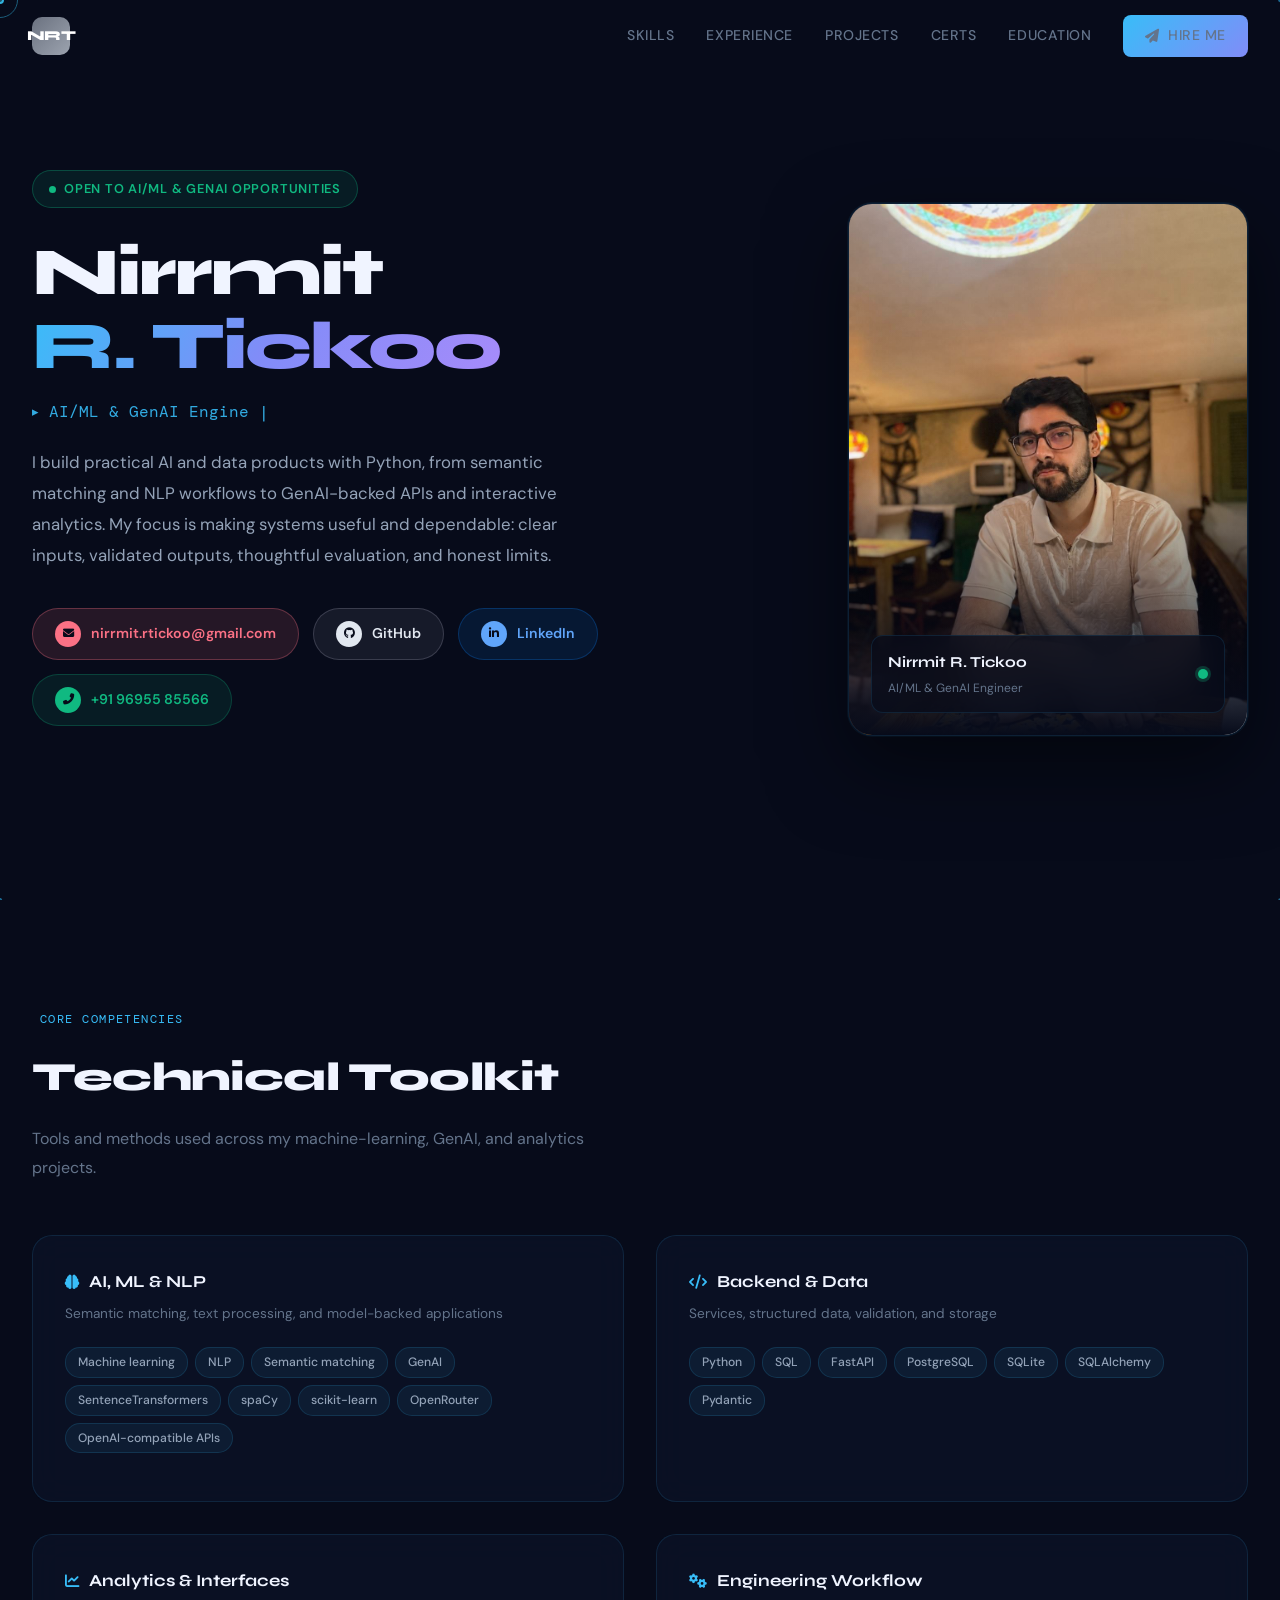
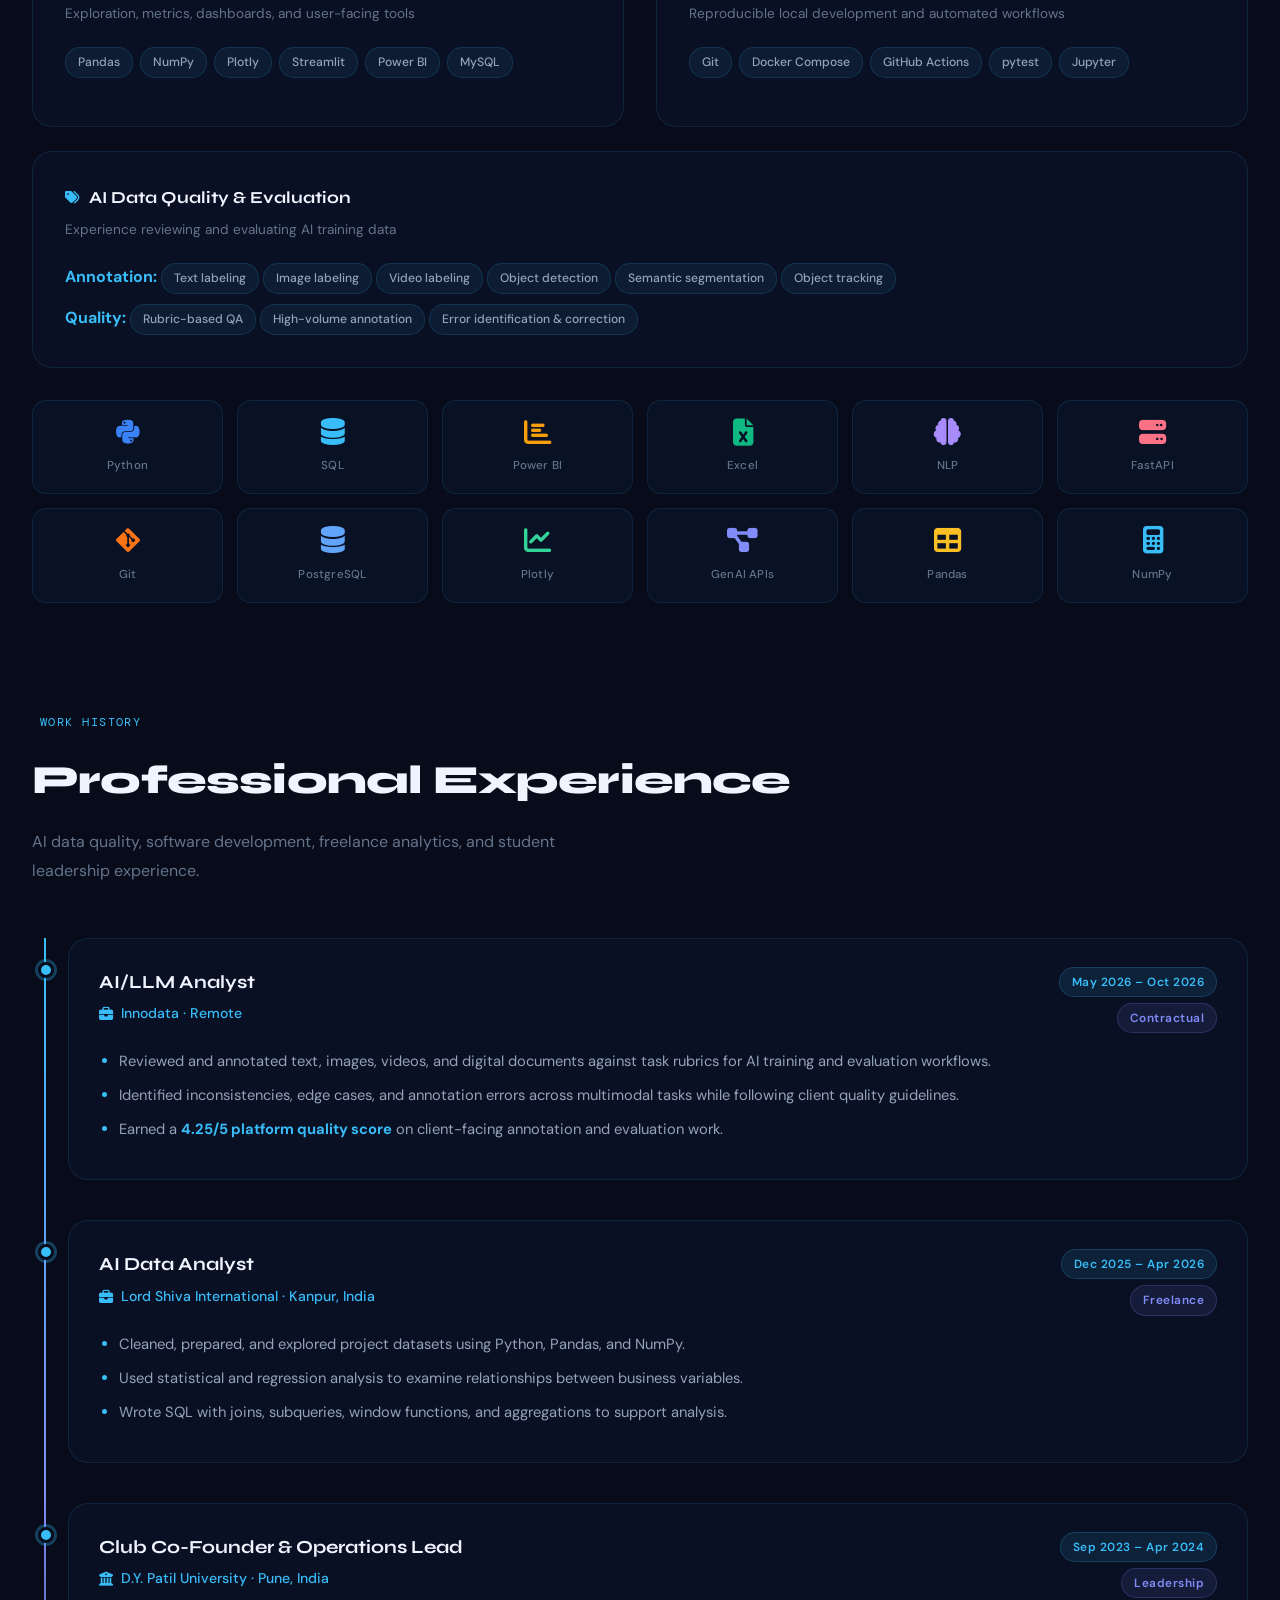
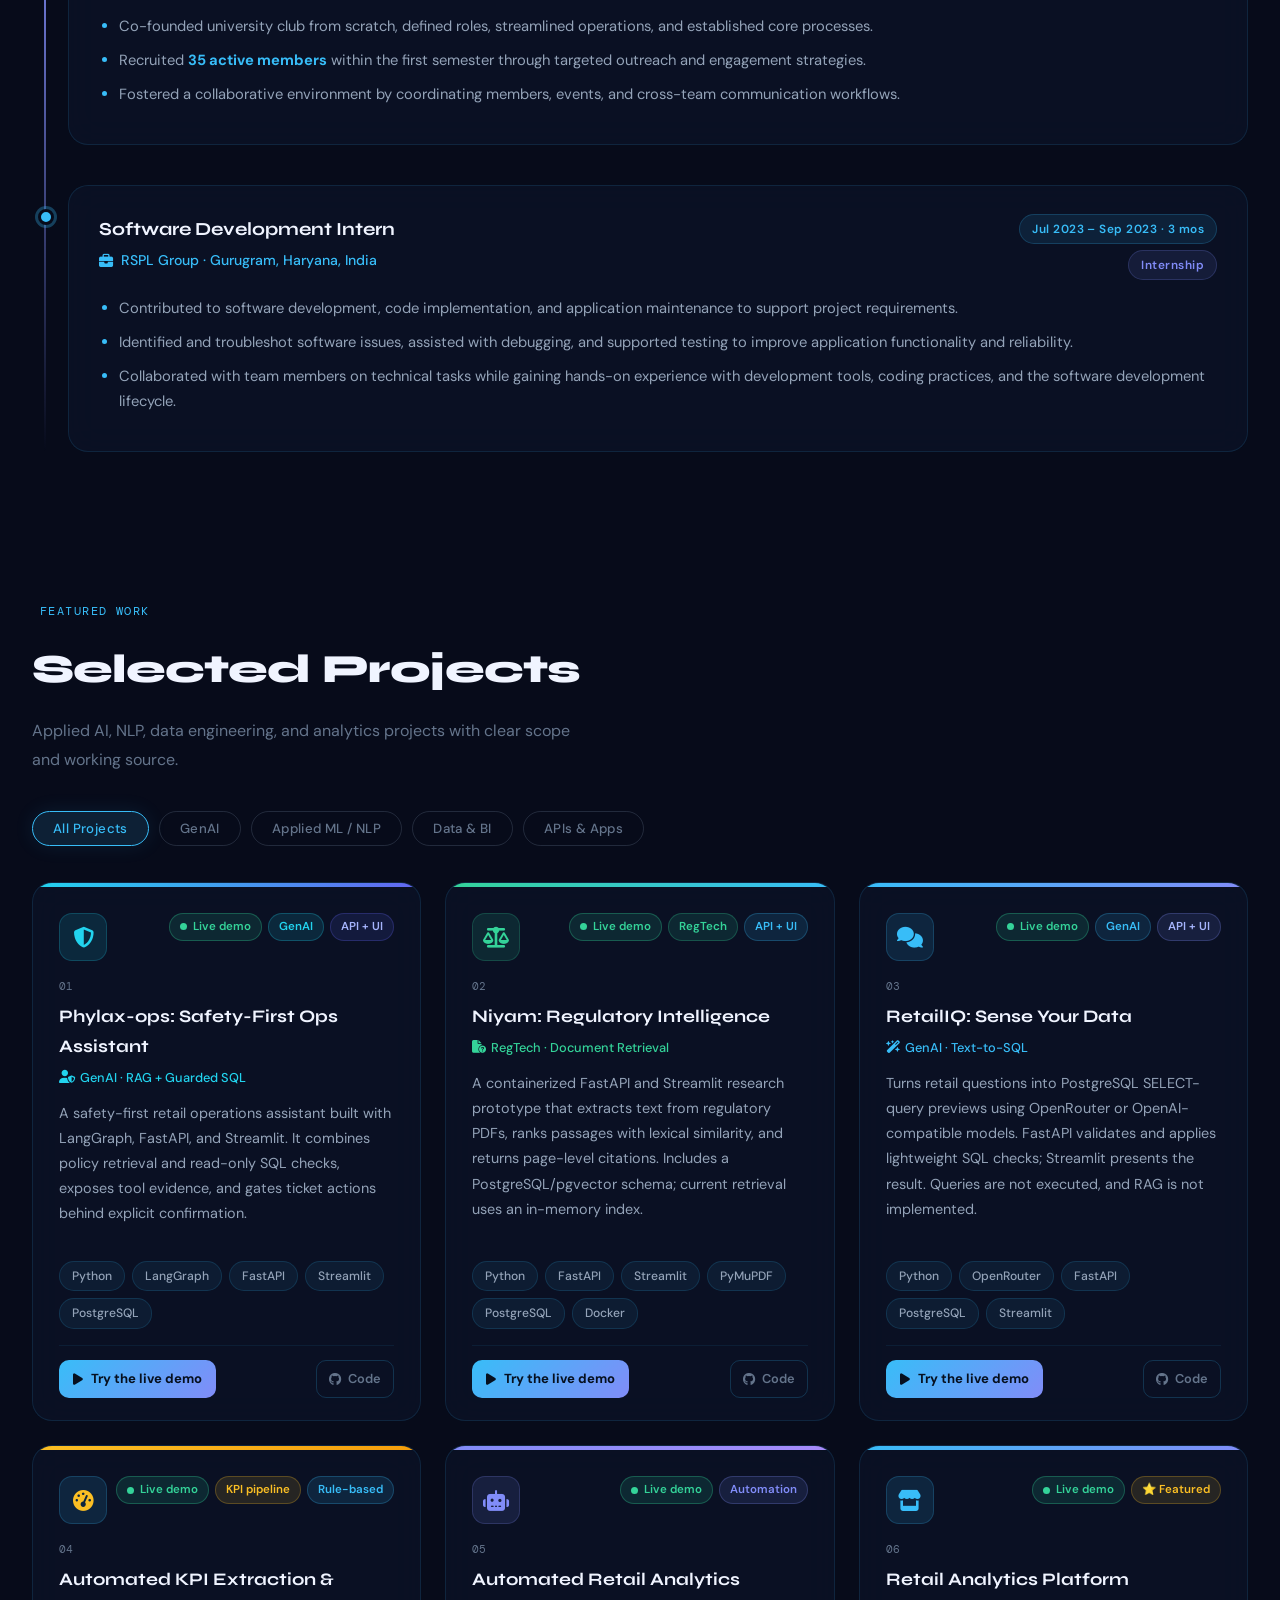
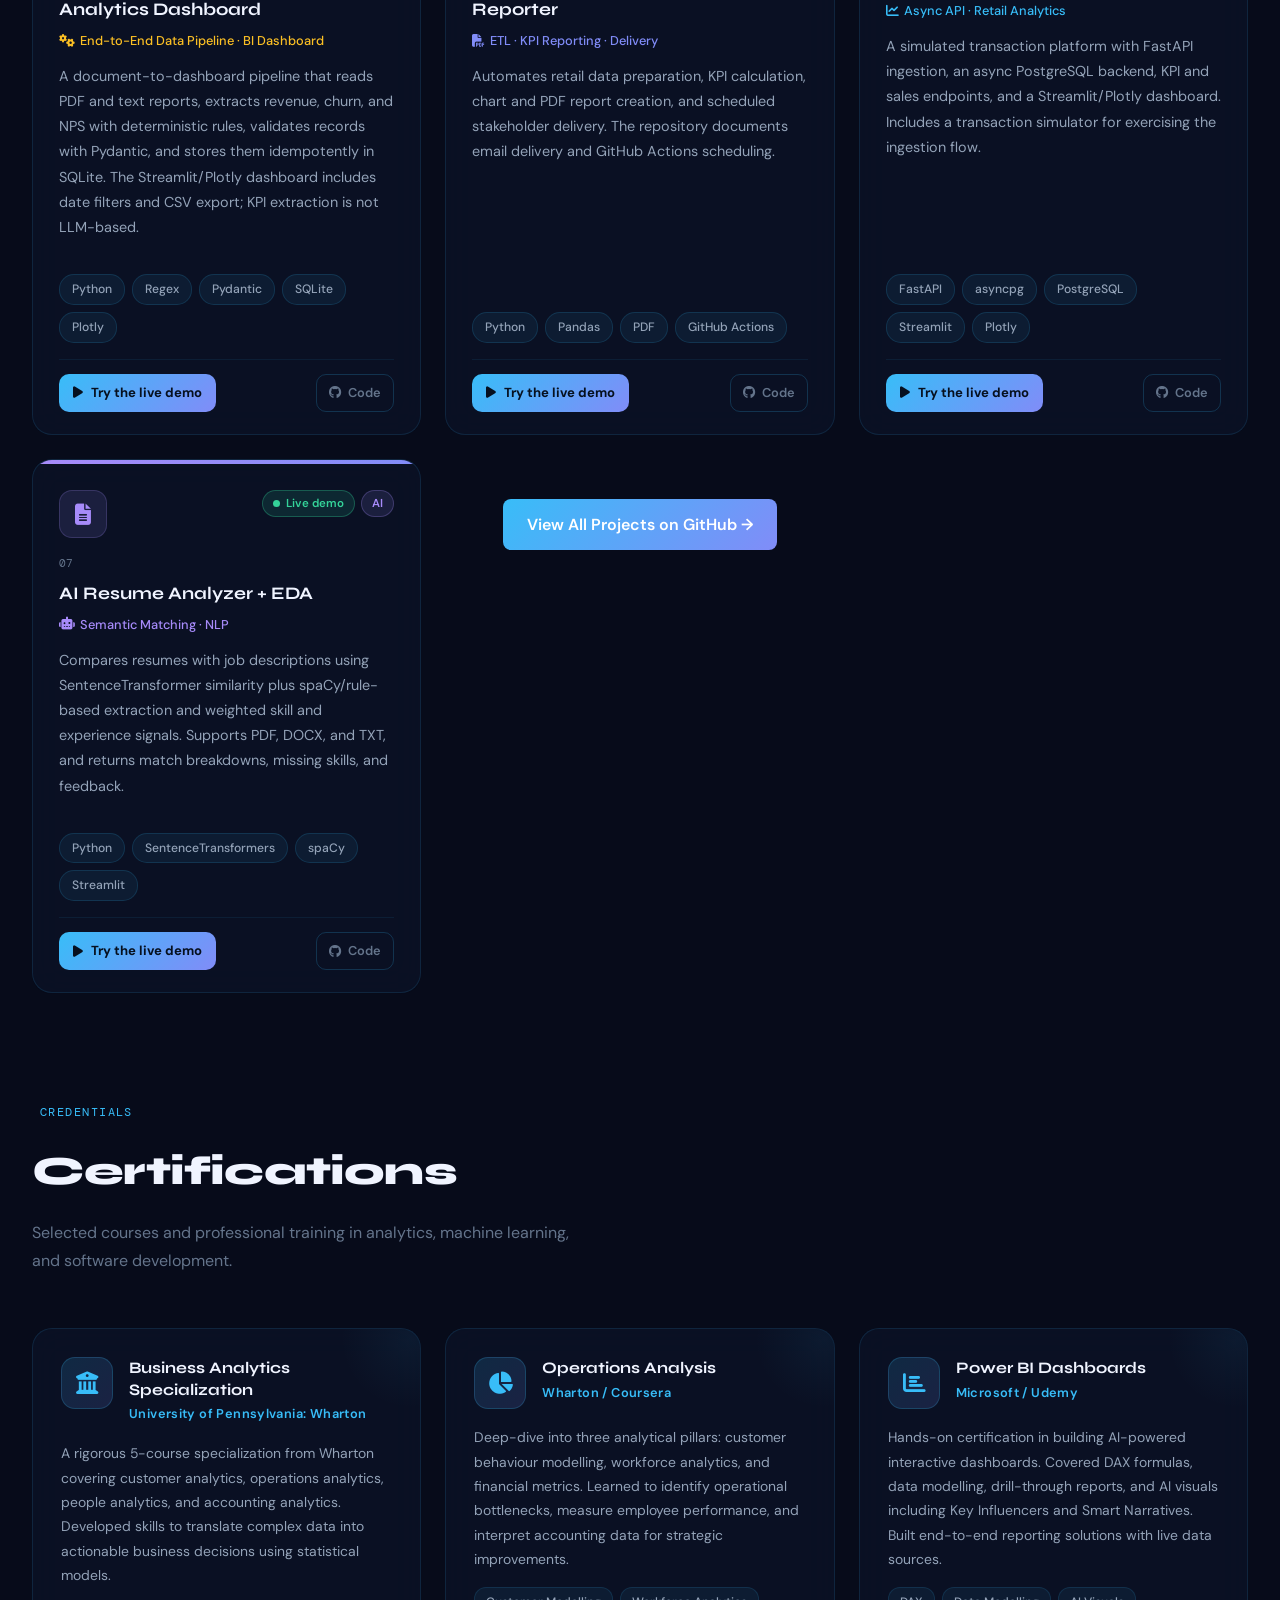
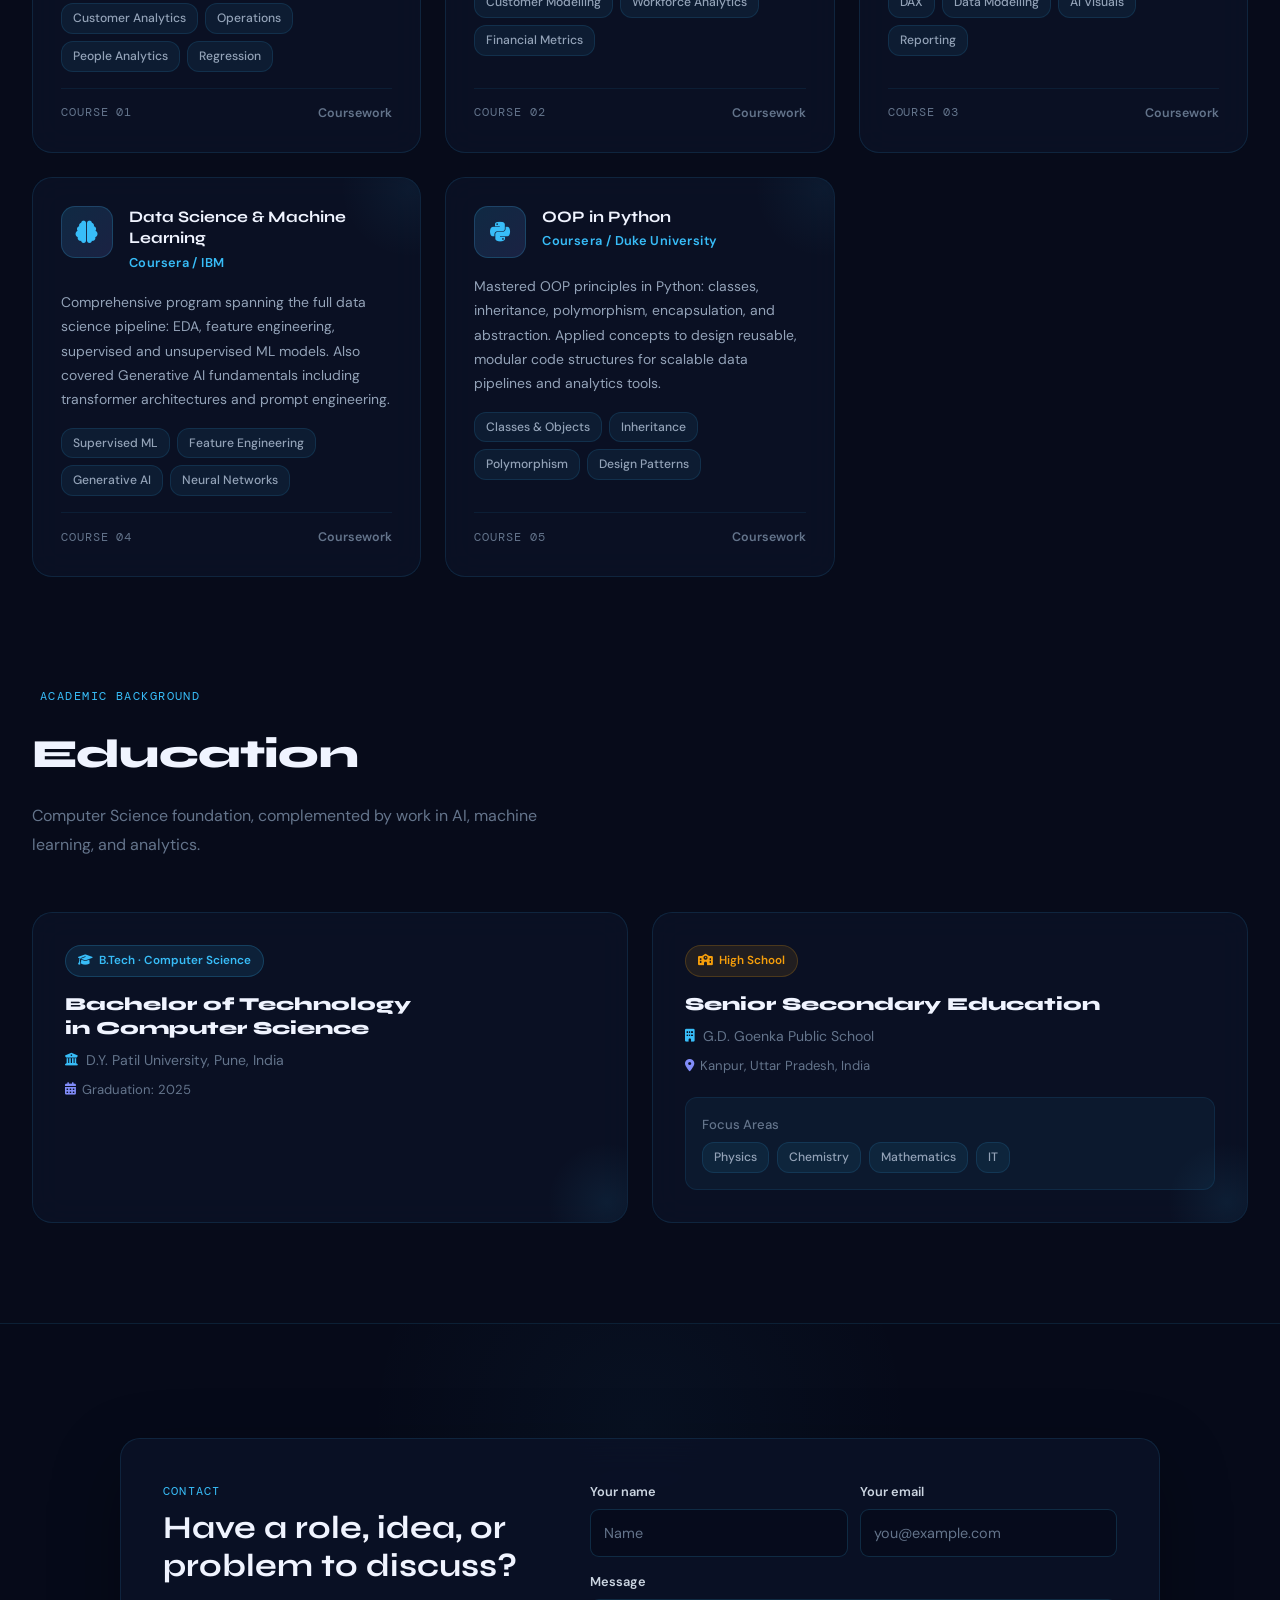
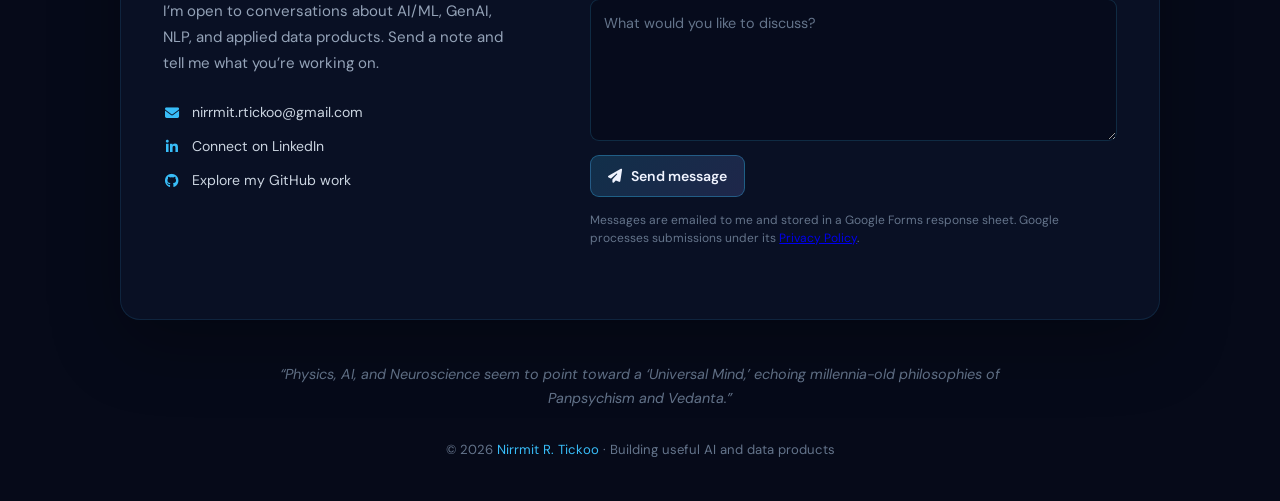
==== index.html @ f1781124 "Add in-browser live demos and demo-ready project cards Co-authored-by: Copilot <223556219+Copilot@us" ====
<!DOCTYPE html>
<html lang="en">
<head>
<meta charset="UTF-8">
<meta name="viewport" content="width=device-width, initial-scale=1.0">
<title>Nirrmit R. Tickoo | AI/ML & GenAI Engineer</title>
<meta name="description" content="Nirrmit R. Tickoo builds applied AI/ML, NLP, GenAI, and data products with Python, FastAPI, and practical analytics." />
<meta name="theme-color" content="#070b1a" />
<link rel="preconnect" href="https://fonts.googleapis.com">
<link href="https://fonts.googleapis.com/css2?family=Syne:wght@400;600;700;800&family=DM+Sans:wght@300;400;500;600&family=DM+Mono:wght@400;500&display=swap" rel="stylesheet">
<link rel="stylesheet" href="https://cdnjs.cloudflare.com/ajax/libs/font-awesome/6.5.0/css/all.min.css">
<style>

.projects-footer {
  text-align: center;
  margin-top: 2.5rem;
}
.view-all-btn {
  display: inline-block;
  padding: 0.75rem 1.5rem;
  background: linear-gradient(135deg, var(--cyan), var(--indigo));
  color: #ffffff;
  text-decoration: none;
  font-weight: 600;
  border-radius: 8px;
  transition: all 0.3s ease;
}
.view-all-btn:hover {
  background: linear-gradient(135deg, #7dd3fc, #a5b4fc);
  transform: translateY(-2px);
  box-shadow: 0 4px 12px rgba(37, 99, 235, 0.3);
}
.project-card {
  border: 1px solid #e2e8f0;
  border-radius: 10px;
  padding: 1.5rem;
  margin-bottom: 1.5rem;
}
.project-num { float: right; color: #64748b; font-size: 0.9rem; }
.badge { background: #f1f5f9; padding: 0.2rem 0.5rem; border-radius: 4px; font-size: 0.8rem; }
.tags { margin: 0.5rem 0; color: #475569; font-size: 0.9rem; }
.gh-link { color: #2563eb; text-decoration: none; font-weight: 500; }
:root{
  --bg:#070b1a;
  --bg2:#0b1020;
  --surface:rgba(11,18,38,0.9);
  --border:rgba(56,189,248,0.12);
  --border-hover:rgba(56,189,248,0.35);
  --text:#f0f4ff;
  --muted:#64748b;
  --subtle:#1e2a45;
  --cyan:#38bdf8;
  --indigo:#818cf8;
  --gold:#f59e0b;
  --green:#10b981;
  --rose:#fb7185;
  --purple:#a78bfa;
  --r:16px;
  --tr:all 0.35s cubic-bezier(0.4,0,0.2,1);
}
*{margin:0;padding:0;box-sizing:border-box}
html{scroll-behavior:smooth;font-size:16px}
body{font-family:'DM Sans',sans-serif;background:var(--bg);color:var(--text);overflow-x:hidden;line-height:1.7;cursor:none}

/* ── CUSTOM CURSOR ── */
.cursor{position:fixed;pointer-events:none;z-index:9999;mix-blend-mode:difference}
.cursor-dot{width:8px;height:8px;background:var(--cyan);border-radius:50%;transform:translate(-50%,-50%);transition:width .2s,height .2s}
.cursor-ring{width:36px;height:36px;border:1.5px solid var(--cyan);border-radius:50%;transform:translate(-50%,-50%);opacity:.5;transition:all .12s ease}
body:has(a:hover) .cursor-dot{width:14px;height:14px}
body:has(a:hover) .cursor-ring{width:50px;height:50px;opacity:.8}
* {
  cursor: url('data:image/svg+xml;utf8,<svg xmlns="http://www.w3.org/2000/svg" width="20" height="20" viewport="0 0 100 100"><polygon points="0,0 0,16 5,12 8,19 11,18 8,11 14,11" fill="%23000" stroke="%23fff" stroke-width="1.5"/></svg>') 0 0, auto;
}
/* ── SCROLL PROGRESS ── */
#progress-bar{position:fixed;top:0;left:0;height:2px;background:linear-gradient(90deg,var(--cyan),var(--indigo),var(--gold));z-index:1000;width:0%;transition:width .1s linear;box-shadow:0 0 8px var(--cyan)}

/* ── CANVAS BG ── */
#bg-canvas{position:fixed;inset:0;z-index:-1;opacity:.55}

/* ── NAVBAR ── */
nav{position:fixed;top:0;left:0;right:0;z-index:100;padding:0 2rem;transition:var(--tr)}
.nav-inner{max-width:1280px;margin:0 auto;display:flex;align-items:center;justify-content:space-between;height:72px}
nav.scrolled{background:rgba(7,11,26,.92);backdrop-filter:blur(20px);border-bottom:1px solid var(--border);height:64px}
.logo{font-family:'Syne',sans-serif;font-weight:800;font-size:3.25rem;color:var(--text);text-decoration:none;display:flex;align-items:center;gap:12px}
.logo-badge{width:38px;height:38px;background:linear-gradient(135deg,#6b7280,#9ca3af);border-radius:10px;display:flex;align-items:center;justify-content:center;font-size:.85rem;font-weight:800;color:#fff;letter-spacing:-.5px;flex-shrink:0}
.nav-links{display:flex;align-items:center;gap:2rem}
.menu-toggle{display:none}
.nav-links a{color:var(--muted);text-decoration:none;font-size:.88rem;font-weight:500;letter-spacing:.04em;text-transform:uppercase;transition:var(--tr);position:relative}
.nav-links a::after{content:'';position:absolute;bottom:-4px;left:0;width:0;height:1px;background:var(--cyan);transition:var(--tr)}
.nav-links a:hover{color:var(--cyan)}
.nav-links a:hover::after{width:100%}
.nav-cta{padding:9px 22px;background:linear-gradient(135deg,var(--cyan),var(--indigo));border:none;border-radius:8px;color:#fff;font-family:'DM Sans',sans-serif;font-size:.85rem;font-weight:600;cursor:pointer;transition:var(--tr);text-decoration:none;display:inline-flex;align-items:center;gap:8px}
.nav-cta:hover{transform:translateY(-2px);box-shadow:0 8px 24px rgba(56,189,248,.35)}

/* ── HERO ── */
.hero{min-height:100vh;display:flex;align-items:center;padding:100px 2rem 60px;position:relative;overflow:hidden}
.hero-inner{max-width:1280px;margin:0 auto;display:grid;grid-template-columns:1fr 400px;gap:80px;align-items:center;width:100%}

.hero-badge{display:inline-flex;align-items:center;gap:8px;padding:7px 16px;background:rgba(16,185,129,.1);border:1px solid rgba(16,185,129,.3);border-radius:30px;font-size:.8rem;font-weight:600;color:var(--green);margin-bottom:28px;letter-spacing:.06em}
.hero-badge-dot{width:7px;height:7px;background:var(--green);border-radius:50%;animation:pulse-green 2s ease infinite}
@keyframes pulse-green{0%,100%{box-shadow:0 0 0 0 rgba(16,185,129,.6)}50%{box-shadow:0 0 0 6px rgba(16,185,129,0)}}

.hero-name{font-family:'Syne',sans-serif;font-size:clamp(2.8rem,5.5vw,4.2rem);font-weight:800;line-height:1.1;margin-bottom:14px;letter-spacing:-.03em}
.hero-name span{background:linear-gradient(120deg,var(--cyan) 0%,var(--indigo) 50%,var(--purple) 100%);-webkit-background-clip:text;-webkit-text-fill-color:transparent}

.hero-role{font-family:'DM Mono',monospace;font-size:1rem;color:var(--cyan);margin-bottom:22px;display:flex;align-items:center;gap:10px;opacity:.9}
.hero-role::before{content:'▸';font-size:.8rem}
.typed-cursor{animation:blink .75s step-end infinite;color:var(--cyan)}
@keyframes blink{0%,100%{opacity:1}50%{opacity:0}}

.hero-bio{color:#94a3b8;font-size:1.05rem;line-height:1.85;margin-bottom:36px;max-width:540px}

.hero-links{display:flex;gap:14px;flex-wrap:wrap;margin-bottom:44px}
.h-btn{display:inline-flex;align-items:center;gap:10px;padding:12px 22px;border-radius:50px;font-size:.88rem;font-weight:600;text-decoration:none;transition:var(--tr);cursor:none}
.h-btn-email{background:rgba(251,113,133,.12);border:1.5px solid rgba(251,113,133,.3);color:#fb7185}
.h-btn-email:hover{background:rgba(251,113,133,.22);border-color:#fb7185;transform:translateY(-3px);box-shadow:0 8px 24px rgba(251,113,133,.2)}
.h-btn-gh{background:rgba(200,200,220,.08);border:1.5px solid rgba(200,200,220,.2);color:#e2e8f0}
.h-btn-gh:hover{background:rgba(200,200,220,.18);border-color:#e2e8f0;transform:translateY(-3px)}
.h-btn-li{background:rgba(10,102,194,.15);border:1.5px solid rgba(10,102,194,.35);color:#60a5fa}
.h-btn-li:hover{background:rgba(10,102,194,.25);border-color:#60a5fa;transform:translateY(-3px);box-shadow:0 8px 24px rgba(10,102,194,.25)}
.h-btn-ph{background:rgba(16,185,129,.1);border:1.5px solid rgba(16,185,129,.25);color:var(--green)}
.h-btn-ph:hover{background:rgba(16,185,129,.2);border-color:var(--green);transform:translateY(-3px)}
.h-btn-icon{width:26px;height:26px;border-radius:50%;background:currentColor;display:flex;align-items:center;justify-content:center;flex-shrink:0;transition:var(--tr)}
.h-btn-icon i{font-size:.7rem;color:#070b1a}

.hero-stats{display:grid;grid-template-columns:repeat(4,1fr);gap:1px;background:var(--border);border:1px solid var(--border);border-radius:14px;overflow:hidden}
.stat-cell{background:var(--surface);padding:18px 16px;text-align:center;backdrop-filter:blur(12px)}
.stat-num{font-family:'Syne',sans-serif;font-size:1.7rem;font-weight:800;background:linear-gradient(135deg,var(--cyan),var(--indigo));-webkit-background-clip:text;-webkit-text-fill-color:transparent;display:block}
.stat-label{font-size:.73rem;color:var(--muted);text-transform:uppercase;letter-spacing:.08em;font-weight:500}

/* PHOTO CARD */
.photo-card{position:relative;border-radius:24px;overflow:hidden;aspect-ratio:3/4;border:1px solid var(--border);box-shadow:0 30px 80px rgba(0,0,0,.5),0 0 0 1px rgba(56,189,248,.08);animation:heroIn 1.1s cubic-bezier(0.2,0.8,0.2,1) both}
@keyframes heroIn{from{opacity:0;transform:translateY(30px) scale(.97)}to{opacity:1;transform:none}}
.photo-card img{width:100%;height:100%;object-fit:cover;object-position:top;display:block;transition:transform .6s ease}
.photo-card:hover img{transform:scale(1.03)}
.photo-card::after{content:'';position:absolute;bottom:0;left:0;right:0;height:50%;background:linear-gradient(to top,var(--bg) 0%,rgba(7,11,26,.6) 40%,transparent 100%);pointer-events:none}
.photo-card::before{content:'';position:absolute;inset:0;background:linear-gradient(160deg,rgba(56,189,248,.06) 0%,transparent 50%);pointer-events:none;z-index:1}
.photo-tag{position:absolute;bottom:22px;left:22px;right:22px;z-index:3;background:rgba(7,11,26,.75);backdrop-filter:blur(16px);border:1px solid var(--border);border-radius:12px;padding:14px 16px;display:flex;align-items:center;justify-content:space-between}
.photo-tag-name{font-family:'Syne',sans-serif;font-weight:700;font-size:.95rem}
.photo-tag-role{font-size:.75rem;color:var(--muted);margin-top:2px}
.photo-tag-dot{width:10px;height:10px;border-radius:50%;background:var(--green);box-shadow:0 0 0 3px rgba(16,185,129,.25);animation:pulse-green 2s ease infinite}

/* ── SECTION COMMONS ── */
.section{padding:100px 2rem}
section[id],footer[id]{scroll-margin-top:84px}
.container{max-width:1280px;margin:0 auto}
.sec-label{display:inline-flex;align-items:center;gap:8px;font-family:'DM Mono',monospace;font-size:.75rem;color:var(--cyan);letter-spacing:.12em;text-transform:uppercase;margin-bottom:14px}
.sec-label::before{content:'';width:0}
.sec-title{font-family:'Syne',sans-serif;font-size:clamp(1.8rem,3.5vw,2.5rem);font-weight:800;margin-bottom:14px;letter-spacing:-.02em}
.sec-sub{color:var(--muted);font-size:1rem;max-width:560px;line-height:1.8}

/* ── FADE-UP ── */
.fu{opacity:0;transform:translateY(32px);transition:opacity .8s cubic-bezier(0.2,0.8,0.2,1),transform .8s cubic-bezier(0.2,0.8,0.2,1)}
.fu.vis{opacity:1;transform:none}
.fu-d1{transition-delay:.1s}.fu-d2{transition-delay:.2s}.fu-d3{transition-delay:.3s}.fu-d4{transition-delay:.4s}

/* ── SKILLS SECTION ── */
.skills-wrap{display:grid;grid-template-columns:1fr 1fr;gap:32px;margin-top:52px}
.glass-card{background:rgba(11,18,38,.85);border:1px solid var(--border);border-radius:20px;padding:32px;backdrop-filter:blur(16px);transition:var(--tr);position:relative;overflow:hidden}
.glass-card::before{content:'';position:absolute;top:0;left:0;right:0;height:2px;background:linear-gradient(90deg,var(--cyan),var(--indigo));transform:scaleX(0);transform-origin:left;transition:transform .4s ease}
.glass-card:hover{border-color:var(--border-hover);box-shadow:0 20px 60px rgba(0,0,0,.35);transform:translateY(-5px)}
.glass-card:hover::before{transform:scaleX(1)}
.card-title{font-family:'Syne',sans-serif;font-size:1.05rem;font-weight:700;margin-bottom:6px;display:flex;align-items:center;gap:10px}
.card-title i{color:var(--cyan);font-size:.9rem}
.card-sub{font-size:.85rem;color:var(--muted);margin-bottom:22px}
.tech-grid{display:grid;grid-template-columns:repeat(6,1fr);gap:14px;margin-top:40px}
.tech-item{background:var(--surface);border:1px solid var(--border);border-radius:14px;padding:18px 12px;text-align:center;transition:var(--tr);cursor:default;position:relative;overflow:hidden}
.tech-item{width:100%;font:inherit;color:var(--text);cursor:pointer}
.tech-item:hover{border-color:var(--border-hover);transform:translateY(-4px);box-shadow:0 12px 36px rgba(0,0,0,.35)}
.tech-item:hover i{transform:scale(1.18)}
.tech-item i{font-size:1.7rem;margin-bottom:10px;display:block;transition:transform .3s ease}
.tech-item span{font-size:.72rem;color:var(--muted);font-weight:500;letter-spacing:.02em;display:block}
.skill-chip{appearance:none;border:1px solid rgba(56,189,248,.15);font:inherit;cursor:pointer}
.skill-chip:hover,.skill-chip:focus-visible{color:var(--cyan);border-color:var(--cyan);background:rgba(56,189,248,.14);outline:none}
.skill-chip:focus-visible,.tech-item:focus-visible{outline:2px solid var(--cyan);outline-offset:3px}
.skill-popover[hidden]{display:none}
.skill-popover{position:fixed;right:24px;bottom:24px;z-index:1200;width:min(390px,calc(100vw - 32px));padding:22px;background:rgba(11,18,38,.97);border:1px solid var(--border-hover);border-radius:16px;box-shadow:0 22px 70px rgba(0,0,0,.55),0 0 32px rgba(56,189,248,.1);backdrop-filter:blur(18px);animation:skillPopupIn .18s ease-out both}
.skill-popover::before{content:'';position:absolute;top:0;left:20px;right:20px;height:2px;background:linear-gradient(90deg,var(--cyan),var(--indigo));border-radius:2px}
.skill-popover-head{display:flex;align-items:flex-start;justify-content:space-between;gap:16px;margin-bottom:10px}
.skill-popover-kicker{font: .68rem 'DM Mono',monospace;color:var(--cyan);letter-spacing:.1em;text-transform:uppercase}
.skill-popover h3{font-family:'Syne',sans-serif;font-size:1.15rem;line-height:1.3;margin-top:4px}
.skill-popover p{color:#94a3b8;font-size:.86rem;line-height:1.65;margin:0}
.skill-popover .skill-use{margin-top:10px;padding-top:10px;border-top:1px solid var(--border)}
.skill-popover .skill-use strong{color:#cbd5e1;font-weight:600}
.skill-popover-close{flex:0 0 32px;width:32px;height:32px;border:1px solid var(--border);border-radius:8px;background:rgba(56,189,248,.07);color:#cbd5e1;cursor:pointer}
.skill-popover-close:hover{border-color:var(--cyan);color:var(--cyan)}
@keyframes skillPopupIn{from{opacity:0;transform:translateY(8px)}to{opacity:1;transform:none}}

/* ── EXPERIENCE ── */
.timeline{position:relative;margin-top:52px;padding-left:36px}
.timeline::before{content:'';position:absolute;left:12px;top:0;bottom:0;width:2px;background:linear-gradient(180deg,var(--cyan),var(--indigo),transparent)}
.tl-item{position:relative;margin-bottom:40px}
.tl-dot{position:absolute;left:-30px;top:24px;width:16px;height:16px;border-radius:50%;background:var(--cyan);border:3px solid var(--bg);box-shadow:0 0 0 3px rgba(56,189,248,.3);transition:var(--tr)}
.tl-item:hover .tl-dot{transform:scale(1.3);box-shadow:0 0 0 5px rgba(56,189,248,.2)}
.tl-card{background:rgba(11,18,38,.85);border:1px solid var(--border);border-radius:20px;padding:28px 30px;backdrop-filter:blur(16px);transition:var(--tr)}
.tl-card:hover{border-color:var(--border-hover);transform:translateX(6px);box-shadow:0 16px 48px rgba(0,0,0,.3)}
.tl-header{display:flex;align-items:flex-start;justify-content:space-between;gap:16px;margin-bottom:16px;flex-wrap:wrap}
.tl-role{font-family:'Syne',sans-serif;font-size:1.15rem;font-weight:700;margin-bottom:4px}
.tl-org{font-size:.88rem;color:var(--cyan);font-weight:500;display:flex;align-items:center;gap:8px}
.tl-badge{padding:4px 12px;border-radius:20px;font-size:.74rem;font-weight:600;letter-spacing:.04em;white-space:nowrap}
.tl-badge-date{background:rgba(56,189,248,.1);border:1px solid rgba(56,189,248,.2);color:var(--cyan)}
.tl-badge-loc{background:rgba(129,140,248,.1);border:1px solid rgba(129,140,248,.2);color:var(--indigo)}
.tl-list{padding-left:20px;margin-top:10px}
.tl-list li{color:#94a3b8;font-size:.92rem;margin-bottom:9px;position:relative}
.tl-list li::marker{color:var(--cyan)}

/* ── PROJECTS ── */
.filter-row{display:flex;gap:10px;flex-wrap:wrap;margin:36px 0}
.f-btn{padding:8px 20px;border-radius:30px;border:1px solid rgba(100,116,139,.3);background:transparent;color:var(--muted);font-family:'DM Sans',sans-serif;font-size:.83rem;font-weight:500;cursor:none;transition:var(--tr);letter-spacing:.03em}
.f-btn:hover,.f-btn.active{background:rgba(56,189,248,.12);border-color:var(--cyan);color:var(--cyan);box-shadow:0 0 20px rgba(56,189,248,.1)}
.projects-grid{display:grid;grid-template-columns:repeat(auto-fill,minmax(360px,1fr));gap:24px}
.proj-card{background:rgba(11,18,38,.85);border:1px solid var(--border);border-radius:20px;overflow:hidden;transition:var(--tr);text-decoration:none;color:inherit;display:flex;flex-direction:column;backdrop-filter:blur(16px);position:relative;cursor:none}
.proj-card.hidden{display:none}
.proj-card:hover{border-color:var(--border-hover);transform:translateY(-8px);box-shadow:0 28px 70px rgba(0,0,0,.4)}
.proj-band{height:4px;width:100%}
.proj-body{padding:26px 26px 0;flex:1}
.proj-top{display:flex;justify-content:space-between;align-items:flex-start;margin-bottom:16px}
.proj-icon{width:48px;height:48px;border-radius:13px;display:flex;align-items:center;justify-content:center;font-size:1.3rem;flex-shrink:0}
.proj-badges{display:flex;gap:6px;flex-wrap:wrap;justify-content:flex-end}
.p-badge{padding:3px 10px;border-radius:15px;font-size:.72rem;font-weight:600}
.proj-num{font-family:'DM Mono',monospace;font-size:.7rem;color:var(--muted);margin-bottom:6px}
.proj-title{font-family:'Syne',sans-serif;font-size:1.1rem;font-weight:700;margin-bottom:5px}
.proj-type{font-size:.8rem;font-weight:500;display:flex;align-items:center;gap:5px;margin-bottom:12px}
.proj-desc{color:#94a3b8;font-size:.9rem;line-height:1.75}
.proj-footer{padding:18px 26px 22px;margin-top:16px}
.proj-tags{display:flex;flex-wrap:wrap;gap:7px;margin-bottom:16px}
.p-tag{padding:4px 12px;background:rgba(56,189,248,.07);border:1px solid rgba(56,189,248,.15);border-radius:15px;font-size:.76rem;color:#94a3b8;font-weight:500;transition:var(--tr)}
.proj-card:hover .p-tag{color:var(--cyan)}
.proj-link-row{display:flex;align-items:center;justify-content:space-between;border-top:1px solid rgba(56,189,248,.08);padding-top:14px}
.proj-gh{font-size:.82rem;color:var(--muted);display:flex;align-items:center;gap:7px;font-weight:500;transition:var(--tr)}
.proj-card:hover .proj-gh{color:var(--cyan)}
.proj-arrow{width:30px;height:30px;border-radius:8px;background:rgba(56,189,248,.1);border:1px solid rgba(56,189,248,.2);display:flex;align-items:center;justify-content:center;font-size:.8rem;color:var(--cyan);transition:var(--tr)}
.proj-card:hover .proj-arrow{background:var(--cyan);color:#070b1a;transform:rotate(-45deg)}
.live-badge{display:inline-flex;align-items:center;gap:6px;background:rgba(52,211,153,.12);color:#34d399;border:1px solid rgba(52,211,153,.3)}
.live-badge i{width:7px;height:7px;border-radius:50%;background:#34d399;animation:livepulse 1.8s infinite}
@keyframes livepulse{0%{box-shadow:0 0 0 0 rgba(52,211,153,.7)}70%{box-shadow:0 0 0 7px rgba(52,211,153,0)}100%{box-shadow:0 0 0 0 rgba(52,211,153,0)}}
.proj-card.has-demo .proj-link-row{gap:10px}
.demo-cta{display:inline-flex;align-items:center;gap:8px;padding:8px 14px;border-radius:10px;background:linear-gradient(135deg,var(--cyan),var(--indigo));color:#06101f;font-size:.82rem;font-weight:700;transition:var(--tr)}
.proj-card.has-demo:hover .demo-cta{box-shadow:0 8px 22px rgba(56,189,248,.35);transform:translateY(-1px)}
.code-link{display:inline-flex;align-items:center;gap:7px;padding:7px 12px;border-radius:10px;border:1px solid rgba(56,189,248,.2);color:var(--muted);font-size:.8rem;font-weight:600;transition:var(--tr)}
.code-link:hover,.code-link:focus-visible{color:var(--cyan);border-color:var(--cyan);outline:none}
@media(prefers-reduced-motion:reduce){.live-badge i{animation:none}}

/* ── CERTIFICATES ── */
.cert-grid{display:grid;grid-template-columns:repeat(auto-fill,minmax(350px,1fr));gap:24px;margin-top:52px}
.cert-card{background:rgba(11,18,38,.85);border:1px solid var(--border);border-radius:20px;padding:28px;backdrop-filter:blur(16px);transition:var(--tr);display:flex;flex-direction:column;gap:16px;position:relative;overflow:hidden}
.cert-card::after{content:'';position:absolute;top:-60px;right:-60px;width:140px;height:140px;border-radius:50%;background:radial-gradient(circle,rgba(56,189,248,.06) 0%,transparent 70%);pointer-events:none}
.cert-card:hover{border-color:var(--border-hover);transform:translateY(-6px);box-shadow:0 24px 60px rgba(0,0,0,.4)}
.cert-top{display:flex;gap:16px;align-items:flex-start}
.cert-icon{width:52px;height:52px;border-radius:14px;display:flex;align-items:center;justify-content:center;font-size:1.4rem;flex-shrink:0;background:linear-gradient(135deg,rgba(56,189,248,.15),rgba(129,140,248,.15));border:1px solid rgba(56,189,248,.2);color:var(--cyan);transition:var(--tr)}
.cert-card:hover .cert-icon{background:linear-gradient(135deg,rgba(56,189,248,.25),rgba(129,140,248,.25));box-shadow:0 4px 20px rgba(56,189,248,.2)}
.cert-title{font-family:'Syne',sans-serif;font-size:1rem;font-weight:700;margin-bottom:3px;line-height:1.35}
.cert-issuer{font-size:.8rem;font-weight:600;color:var(--cyan);letter-spacing:.03em}
.cert-desc{font-size:.87rem;color:#94a3b8;line-height:1.75}
.cert-tags{display:flex;flex-wrap:wrap;gap:7px}
.c-tag{padding:4px 11px;background:rgba(56,189,248,.07);border:1px solid rgba(56,189,248,.12);border-radius:12px;font-size:.76rem;color:#94a3b8;font-weight:500}
.cert-foot{display:flex;align-items:center;justify-content:space-between;padding-top:14px;border-top:1px solid rgba(56,189,248,.08);margin-top:auto}
.cert-num{font-family:'DM Mono',monospace;font-size:.72rem;color:var(--muted);letter-spacing:.08em}
.cert-verified{display:flex;align-items:center;gap:5px;font-size:.78rem;font-weight:600;color:var(--muted)}

/* ── EDUCATION ── */
.edu-grid{display:grid;grid-template-columns:1fr 1fr;gap:24px;margin-top:52px}
.edu-card{background:rgba(11,18,38,.85);border:1px solid var(--border);border-radius:20px;padding:32px;backdrop-filter:blur(16px);transition:var(--tr);position:relative;overflow:hidden}
.edu-card:hover{border-color:var(--border-hover);transform:translateY(-5px);box-shadow:0 20px 60px rgba(0,0,0,.35)}
.edu-card-glow{position:absolute;bottom:-40px;right:-40px;width:120px;height:120px;border-radius:50%;background:radial-gradient(circle,rgba(56,189,248,.08) 0%,transparent 70%);pointer-events:none}
.edu-badge{display:inline-flex;align-items:center;gap:6px;padding:5px 12px;border-radius:20px;font-size:.73rem;font-weight:600;margin-bottom:16px}
.edu-badge-btech{background:rgba(56,189,248,.1);border:1px solid rgba(56,189,248,.2);color:var(--cyan)}
.edu-badge-school{background:rgba(245,158,11,.1);border:1px solid rgba(245,158,11,.2);color:var(--gold)}
.edu-title{font-family:'Syne',sans-serif;font-size:1.15rem;font-weight:800;margin-bottom:8px;line-height:1.3}
.edu-org{font-size:.88rem;color:var(--muted);margin-bottom:6px;display:flex;align-items:center;gap:8px}
.edu-org i{color:var(--cyan);font-size:.8rem}
.edu-year{font-size:.82rem;color:var(--muted);margin-bottom:20px;display:flex;align-items:center;gap:6px}
.edu-year i{color:var(--indigo);font-size:.78rem}
/* ── FOOTER ── */
footer{background:rgba(7,11,26,.97);border-top:1px solid var(--border);padding:80px 2rem 40px;position:relative;overflow:hidden}
footer::before{content:'';position:absolute;top:-200px;left:50%;transform:translateX(-50%);width:600px;height:600px;border-radius:50%;background:radial-gradient(circle,rgba(56,189,248,.04) 0%,transparent 65%);pointer-events:none}
.footer-inner{max-width:1280px;margin:0 auto;text-align:center}
.footer-logo{font-family:'Syne',sans-serif;font-size:2rem;font-weight:800;background:linear-gradient(120deg,var(--cyan),var(--indigo));-webkit-background-clip:text;-webkit-text-fill-color:transparent;margin-bottom:10px}
.footer-tagline{color:var(--muted);font-size:.95rem;margin-bottom:44px}
.footer-links{display:flex;justify-content:center;gap:14px;flex-wrap:wrap;margin-bottom:52px}
.contact-card{max-width:1040px;margin:34px auto 42px;padding:clamp(22px,4vw,42px);text-align:left;background:rgba(11,18,38,.88);border:1px solid var(--border);border-radius:20px;backdrop-filter:blur(16px);box-shadow:0 24px 70px rgba(0,0,0,.28)}
.contact-layout{display:grid;grid-template-columns:.85fr 1.15fr;gap:38px;align-items:start}
.contact-intro h2{font-family:'Syne',sans-serif;font-size:clamp(1.5rem,3vw,2rem);line-height:1.2;margin:8px 0 12px}
.contact-intro p{max-width:360px;color:#94a3b8;font-size:.94rem;line-height:1.75}
.contact-kicker{font-family:'DM Mono',monospace;color:var(--cyan);font-size:.74rem;letter-spacing:.1em;text-transform:uppercase}
.contact-methods{display:grid;gap:10px;margin-top:24px}
.contact-method{display:flex;align-items:center;gap:11px;color:#cbd5e1;text-decoration:none;font-size:.88rem;overflow-wrap:anywhere;transition:var(--tr)}
.contact-method:hover{color:var(--cyan)}
.contact-method i{width:18px;color:var(--cyan);text-align:center}
.contact-form{display:grid;gap:14px}
.contact-form-row{display:grid;grid-template-columns:1fr 1fr;gap:12px}
.contact-field{display:grid;gap:6px}
.contact-field label{color:#cbd5e1;font-size:.8rem;font-weight:600}
.contact-field input,.contact-field textarea{width:100%;border:1px solid rgba(56,189,248,.18);border-radius:9px;background:rgba(7,11,26,.68);padding:11px 13px;color:var(--text);font:inherit;font-size:.9rem;outline:none;transition:var(--tr)}
.contact-field input::placeholder,.contact-field textarea::placeholder{color:#64748b}
.contact-field input:focus,.contact-field textarea:focus{border-color:var(--cyan);box-shadow:0 0 0 3px rgba(56,189,248,.1)}
.contact-field textarea{min-height:142px;resize:vertical}
.contact-submit{justify-self:start;display:inline-flex;align-items:center;gap:9px;border:1px solid rgba(56,189,248,.35);border-radius:9px;padding:11px 17px;background:linear-gradient(135deg,rgba(56,189,248,.18),rgba(129,140,248,.18));color:var(--text);font:600 .88rem 'DM Sans',sans-serif;cursor:pointer;transition:var(--tr)}
.contact-submit:hover{transform:translateY(-2px);border-color:var(--cyan);box-shadow:0 9px 24px rgba(56,189,248,.15)}
.contact-note{color:var(--muted);font-size:.75rem;line-height:1.5}
.contact-status{min-height:1.2em;color:var(--green);font-size:.82rem}
.contact-status.is-error{color:var(--rose)}
.contact-honeypot{position:absolute!important;left:-10000px!important;width:1px!important;height:1px!important;overflow:hidden!important}
.footer-quote{max-width:760px;margin:34px auto 28px;padding:0 18px;border:0;color:var(--muted);font-size:.9rem;font-style:italic;line-height:1.7}
.footer-divider{height:1px;background:var(--border);margin-bottom:28px}
.footer-copy{color:var(--muted);font-size:.82rem}
.footer-copy span{color:var(--cyan)}

/* ── SCROLL TOP ── */
#back-top{position:fixed;bottom:32px;right:32px;width:44px;height:44px;background:linear-gradient(135deg,var(--cyan),var(--indigo));border-radius:12px;display:flex;align-items:center;justify-content:center;color:#fff;font-size:.85rem;cursor:none;opacity:0;transform:translateY(10px);transition:var(--tr);z-index:99;border:none;box-shadow:0 8px 24px rgba(56,189,248,.3)}
#back-top.show{opacity:1;transform:none}
#back-top:hover{transform:translateY(-3px);box-shadow:0 12px 36px rgba(56,189,248,.4)}

/* ── RESPONSIVE ── */
@media(max-width:1024px){
  .hero-inner{grid-template-columns:1fr;gap:48px}
  .photo-card{max-width:340px;margin:0 auto}
  .skills-wrap{grid-template-columns:1fr}
  .edu-grid{grid-template-columns:1fr}
  .tech-grid{grid-template-columns:repeat(4,1fr)}
}
@media(max-width:768px){
  nav{padding:0 1rem}
  .nav-inner{height:64px}
  .menu-toggle{
    display:inline-flex;align-items:center;justify-content:center;gap:9px;
    min-width:46px;min-height:46px;padding:0 12px;border:1px solid var(--border);
    border-radius:12px;background:rgba(11,18,38,.88);color:var(--text);
    font:600 .82rem 'DM Sans',sans-serif;cursor:pointer;
  }
  .menu-toggle i{color:var(--cyan);font-size:1rem}
  .nav-links{
    display:none;position:absolute;top:calc(100% + 8px);left:12px;right:12px;
    padding:10px;border:1px solid var(--border-hover);border-radius:16px;
    background:rgba(7,11,26,.97);backdrop-filter:blur(20px);
    box-shadow:0 18px 48px rgba(0,0,0,.4);align-items:stretch;gap:4px;
  }
  .nav-links.is-open{display:flex;flex-direction:column}
  .nav-links a{display:flex;align-items:center;min-height:46px;padding:10px 13px;border-radius:10px}
  .nav-links a:hover{background:rgba(56,189,248,.08)}
  .nav-links a::after{display:none}
  .nav-links .nav-cta{justify-content:center;margin-top:4px}
  .hero{min-height:auto;padding:104px 1.15rem 46px}
  .hero-inner{grid-template-columns:minmax(0,1fr);gap:34px}
  .hero-text,.hero-inner,.container{min-width:0}
  .hero-badge{max-width:100%;font-size:.7rem;line-height:1.4;white-space:normal}
  .hero-name{font-size:clamp(2.55rem,11vw,4rem)}
  .hero-role{min-height:1.5em;font-size:.88rem;flex-wrap:wrap}
  .hero-bio{font-size:.98rem;line-height:1.75;margin-bottom:24px}
  .hero-links{flex-direction:row;align-items:stretch;gap:10px;margin-bottom:30px}
  .hero-links .h-btn{min-height:46px;padding:9px 14px;font-size:.82rem;overflow-wrap:anywhere}
  .hero-stats{grid-template-columns:repeat(2,1fr)}
  .tech-grid{grid-template-columns:repeat(3,1fr)}
  .projects-grid{grid-template-columns:minmax(0,1fr);gap:16px}
  .proj-card{min-width:0}
  .cert-grid{grid-template-columns:1fr}
  .contact-layout{grid-template-columns:1fr;gap:26px}
  .contact-form-row{grid-template-columns:1fr}
  .section{padding:76px 1.1rem}
  .glass-card{padding:24px}
  .tl-card{padding:22px}
  .contact-card{padding:22px}
  .contact-submit{min-height:46px}
  .contact-field input,.contact-field textarea{font-size:16px}
  .skill-popover{right:12px;bottom:12px}
  #back-top{right:16px;bottom:calc(16px + env(safe-area-inset-bottom));width:46px;height:46px}
}
@media(max-width:480px){
  .hero{padding-right:1rem;padding-left:1rem}
  .hero-stats{grid-template-columns:repeat(2,minmax(0,1fr))}
  .stat-cell{padding:14px 8px}
  .stat-num{font-size:1.45rem}
  .stat-label{font-size:.64rem;letter-spacing:.04em}
  .hero-links{display:grid;grid-template-columns:repeat(2,minmax(0,1fr))}
  .hero-links .h-btn{justify-content:flex-start;gap:7px;padding:9px 10px;font-size:.76rem}
  .hero-links .h-btn-email{grid-column:1/-1}
  .h-btn-icon{width:23px;height:23px}
  .section{padding:64px 1rem}
  .sec-title{font-size:clamp(1.7rem,8vw,2.2rem)}
  .tech-grid{grid-template-columns:repeat(2,minmax(0,1fr));gap:10px}
  .tech-item{padding:15px 8px}
  .filter-row{gap:8px;margin:24px 0;flex-wrap:nowrap;overflow-x:auto;padding:2px 2px 10px;scrollbar-width:thin}
  .f-btn{min-height:42px;padding:8px 14px;white-space:nowrap;flex:0 0 auto}
  .proj-body{padding:20px 18px 0}
  .proj-footer{padding-right:18px;padding-left:18px}
  .proj-tags{gap:6px;flex-wrap:wrap}
  .tl-header{gap:12px}
  .tl-org{align-items:flex-start;line-height:1.5}
  .tl-header > div:last-child{align-items:flex-start!important}
  .timeline{padding-left:28px}
  .timeline::before{left:8px}
  .tl-dot{left:-26px;width:14px;height:14px}
  .contact-card{padding:19px}
  footer{padding:58px 1rem 30px}
  .footer-links{gap:9px;margin-bottom:34px}
  .footer-links .h-btn{min-height:44px}
  .skill-popover{width:calc(100vw - 24px)}
}
@media(hover:none),(pointer:coarse){
  body,*{cursor:auto!important}
  .cursor{display:none}
  .h-btn,.proj-card,#back-top,.f-btn{cursor:pointer}
  .proj-card:hover,.glass-card:hover,.tl-card:hover{transform:none}
}
@media(prefers-reduced-motion:reduce){
  html{scroll-behavior:auto}
  *,*::before,*::after{animation-duration:.01ms!important;animation-iteration-count:1!important;scroll-behavior:auto!important;transition-duration:.01ms!important}
}
</style>
</head>
<body>

<!-- Cursor -->
<div class="cursor cursor-dot" id="cursorDot"></div>
<div class="cursor cursor-ring" id="cursorRing"></div>

<!-- Progress Bar -->
<div id="progress-bar"></div>

<!-- Particle Canvas -->
<canvas id="bg-canvas"></canvas>

<!-- Navbar -->
<nav id="navbar">
  <div class="nav-inner">
    <a href="#" class="logo">
      <div class="logo-badge">NRT</div>
   
    </a>
    <button class="menu-toggle" id="menuToggle" type="button" aria-expanded="false" aria-controls="siteNavigation" aria-label="Open navigation menu">
      <i class="fas fa-bars" aria-hidden="true"></i><span>Menu</span>
    </button>
    <div class="nav-links" id="siteNavigation" role="navigation" aria-label="Main navigation">
      <a href="#skills">Skills</a>
      <a href="#experience">Experience</a>
      <a href="#projects">Projects</a>
      <a href="#certificates">Certs</a>
      <a href="#education">Education</a>
      <a href="#contact" class="nav-cta"><i class="fas fa-paper-plane"></i>Hire Me</a>
    </div>
  </div>
</nav>

<!-- HERO -->
<section class="hero">
  <div class="hero-inner">
    <div class="hero-text">
      <div class="hero-badge"><span class="hero-badge-dot"></span>OPEN TO AI/ML & GENAI OPPORTUNITIES</div>
      <h1 class="hero-name">Nirrmit<br><span>R. Tickoo</span></h1>
      <div class="hero-role"><span id="typed-text"></span><span class="typed-cursor">|</span></div>
      <p class="hero-bio">I build practical AI and data products with Python, from semantic matching and NLP workflows to GenAI-backed APIs and interactive analytics. My focus is making systems useful and dependable: clear inputs, validated outputs, thoughtful evaluation, and honest limits.</p>
      <div class="hero-links">
        <a href="mailto:nirrmit.rtickoo@gmail.com" class="h-btn h-btn-email"><span class="h-btn-icon"><i class="fas fa-envelope"></i></span> nirrmit.rtickoo@gmail.com</a>
        <a href="https://github.com/Nirrmitt" target="_blank" class="h-btn h-btn-gh"><span class="h-btn-icon"><i class="fab fa-github"></i></span> GitHub</a>
        <a href="https://www.linkedin.com/in/n-r-t/" target="_blank" rel="noopener noreferrer" class="h-btn h-btn-li"><span class="h-btn-icon"><i class="fab fa-linkedin-in"></i></span> LinkedIn</a>
        <a href="tel:+919695585566" class="h-btn h-btn-ph"><span class="h-btn-icon"><i class="fas fa-phone-alt"></i></span> +91 96955 85566</a>
      </div>
         </div>
    <div class="photo-card">
      <img src="[data-uri]" alt="Nirrmit R. Tickoo">
      <div class="photo-tag">
        <div>
          <div class="photo-tag-name">Nirrmit R. Tickoo</div>
          <div class="photo-tag-role">AI/ML & GenAI Engineer</div>
        </div>
        <div class="photo-tag-dot"></div>
      </div>
    </div>
  </div>
</section>

<!-- SKILLS -->
<section class="section" id="skills">
  <div class="container">
    <div class="sec-label fu">Core Competencies</div>
    <h2 class="sec-title fu fu-d1">Technical Toolkit</h2>
    <p class="sec-sub fu fu-d2">Tools and methods used across my machine-learning, GenAI, and analytics projects.</p>
    <div class="skills-wrap">
      <div class="glass-card fu fu-d1">
        <div class="card-title"><i class="fas fa-brain"></i>AI, ML & NLP</div>
        <div class="card-sub">Semantic matching, text processing, and model-backed applications</div>
        <div class="proj-tags"><button type="button" class="p-tag skill-chip" data-skill="machine-learning">Machine learning</button><button type="button" class="p-tag skill-chip" data-skill="nlp">NLP</button><button type="button" class="p-tag skill-chip" data-skill="semantic-matching">Semantic matching</button><button type="button" class="p-tag skill-chip" data-skill="genai">GenAI</button><button type="button" class="p-tag skill-chip" data-skill="sentence-transformers">SentenceTransformers</button><button type="button" class="p-tag skill-chip" data-skill="spacy">spaCy</button><button type="button" class="p-tag skill-chip" data-skill="scikit-learn">scikit-learn</button><button type="button" class="p-tag skill-chip" data-skill="openrouter">OpenRouter</button><button type="button" class="p-tag skill-chip" data-skill="openai-api">OpenAI-compatible APIs</button></div>
      </div>
      <div class="glass-card fu fu-d2">
        <div class="card-title"><i class="fas fa-code"></i>Backend & Data</div>
        <div class="card-sub">Services, structured data, validation, and storage</div>
        <div class="proj-tags"><button type="button" class="p-tag skill-chip" data-skill="python">Python</button><button type="button" class="p-tag skill-chip" data-skill="sql">SQL</button><button type="button" class="p-tag skill-chip" data-skill="fastapi">FastAPI</button><button type="button" class="p-tag skill-chip" data-skill="postgresql">PostgreSQL</button><button type="button" class="p-tag skill-chip" data-skill="sqlite">SQLite</button><button type="button" class="p-tag skill-chip" data-skill="sqlalchemy">SQLAlchemy</button><button type="button" class="p-tag skill-chip" data-skill="pydantic">Pydantic</button></div>
      </div>
      <div class="glass-card fu fu-d1">
        <div class="card-title"><i class="fas fa-chart-line"></i>Analytics & Interfaces</div>
        <div class="card-sub">Exploration, metrics, dashboards, and user-facing tools</div>
        <div class="proj-tags"><button type="button" class="p-tag skill-chip" data-skill="pandas">Pandas</button><button type="button" class="p-tag skill-chip" data-skill="numpy">NumPy</button><button type="button" class="p-tag skill-chip" data-skill="plotly">Plotly</button><button type="button" class="p-tag skill-chip" data-skill="streamlit">Streamlit</button><button type="button" class="p-tag skill-chip" data-skill="power-bi">Power BI</button><button type="button" class="p-tag skill-chip" data-skill="mysql">MySQL</button></div>
      </div>
      <div class="glass-card fu fu-d2">
        <div class="card-title"><i class="fas fa-gears"></i>Engineering Workflow</div>
        <div class="card-sub">Reproducible local development and automated workflows</div>
        <div class="proj-tags"><button type="button" class="p-tag skill-chip" data-skill="git">Git</button><button type="button" class="p-tag skill-chip" data-skill="docker-compose">Docker Compose</button><button type="button" class="p-tag skill-chip" data-skill="github-actions">GitHub Actions</button><button type="button" class="p-tag skill-chip" data-skill="pytest">pytest</button><button type="button" class="p-tag skill-chip" data-skill="jupyter">Jupyter</button></div>
      </div>
    </div>
    <div class="glass-card fu" style="margin-top:24px">
      <div class="card-title"><i class="fas fa-tags"></i>AI Data Quality & Evaluation</div>
      <div class="card-sub">Experience reviewing and evaluating AI training data</div>
      <div style="margin-top:14px;display:flex;flex-direction:column;gap:10px">
        <div><strong style="color:var(--cyan)">Annotation:</strong> <button type="button" class="p-tag skill-chip" data-skill="text-labeling">Text labeling</button> <button type="button" class="p-tag skill-chip" data-skill="image-labeling">Image labeling</button> <button type="button" class="p-tag skill-chip" data-skill="video-labeling">Video labeling</button> <button type="button" class="p-tag skill-chip" data-skill="object-detection">Object detection</button> <button type="button" class="p-tag skill-chip" data-skill="semantic-segmentation">Semantic segmentation</button> <button type="button" class="p-tag skill-chip" data-skill="object-tracking">Object tracking</button></div>
        <div><strong style="color:var(--cyan)">Quality:</strong> <button type="button" class="p-tag skill-chip" data-skill="rubric-qa">Rubric-based QA</button> <button type="button" class="p-tag skill-chip" data-skill="annotation-quality">High-volume annotation</button> <button type="button" class="p-tag skill-chip" data-skill="error-analysis">Error identification & correction</button></div>
      </div>
    </div>
    <div class="tech-grid fu" style="margin-top:32px">
      <button type="button" class="tech-item" data-skill="python" aria-haspopup="dialog" aria-controls="skillPopover"><i class="fab fa-python" style="color:#3b82f6"></i><span>Python</span></button>
      <button type="button" class="tech-item" data-skill="sql" aria-haspopup="dialog" aria-controls="skillPopover"><i class="fas fa-database" style="color:#38bdf8"></i><span>SQL</span></button>
      <button type="button" class="tech-item" data-skill="power-bi" aria-haspopup="dialog" aria-controls="skillPopover"><i class="fas fa-chart-bar" style="color:#f59e0b"></i><span>Power BI</span></button>
      <button type="button" class="tech-item" data-skill="excel" aria-haspopup="dialog" aria-controls="skillPopover"><i class="fas fa-file-excel" style="color:#10b981"></i><span>Excel</span></button>
      <button type="button" class="tech-item" data-skill="nlp" aria-haspopup="dialog" aria-controls="skillPopover"><i class="fas fa-brain" style="color:#a78bfa"></i><span>NLP</span></button>
      <button type="button" class="tech-item" data-skill="fastapi" aria-haspopup="dialog" aria-controls="skillPopover"><i class="fas fa-server" style="color:#fb7185"></i><span>FastAPI</span></button>
      <button type="button" class="tech-item" data-skill="git" aria-haspopup="dialog" aria-controls="skillPopover"><i class="fab fa-git-alt" style="color:#f97316"></i><span>Git</span></button>
      <button type="button" class="tech-item" data-skill="postgresql" aria-haspopup="dialog" aria-controls="skillPopover"><i class="fas fa-database" style="color:#60a5fa"></i><span>PostgreSQL</span></button>
      <button type="button" class="tech-item" data-skill="plotly" aria-haspopup="dialog" aria-controls="skillPopover"><i class="fas fa-chart-line" style="color:#34d399"></i><span>Plotly</span></button>
      <button type="button" class="tech-item" data-skill="openai-api" aria-haspopup="dialog" aria-controls="skillPopover"><i class="fas fa-diagram-project" style="color:#818cf8"></i><span>GenAI APIs</span></button>
      <button type="button" class="tech-item" data-skill="pandas" aria-haspopup="dialog" aria-controls="skillPopover"><i class="fas fa-table" style="color:#fbbf24"></i><span>Pandas</span></button>
      <button type="button" class="tech-item" data-skill="numpy" aria-haspopup="dialog" aria-controls="skillPopover"><i class="fas fa-calculator" style="color:#38bdf8"></i><span>NumPy</span></button>
    </div>
  </div>
</section>

<div class="skill-popover" id="skillPopover" role="dialog" aria-modal="false" aria-labelledby="skillPopoverTitle" aria-describedby="skillPopoverDefinition" hidden>
  <div class="skill-popover-head">
    <div><div class="skill-popover-kicker">Skill note</div><h3 id="skillPopoverTitle"></h3></div>
    <button class="skill-popover-close" id="skillPopoverClose" type="button" aria-label="Close skill details"><i class="fas fa-times"></i></button>
  </div>
  <p id="skillPopoverDefinition"></p>
  <p class="skill-use"><strong>How it is used:</strong> <span id="skillPopoverUse"></span></p>
</div>

<!-- EXPERIENCE -->
<section class="section" id="experience" style="padding-top:0">
  <div class="container">
    <div class="sec-label fu">Work History</div>
    <h2 class="sec-title fu fu-d1">Professional Experience</h2>
    <p class="sec-sub fu fu-d2">AI data quality, software development, freelance analytics, and student leadership experience.</p>
    <div class="timeline">
      <div class="tl-item fu">
        <div class="tl-dot"></div>
        <div class="tl-card">
          <div class="tl-header">
            <div>
              <div class="tl-role">AI/LLM Analyst</div>
              <div class="tl-org"><i class="fas fa-briefcase"></i>Innodata · Remote</div>
            </div>
            <div style="display:flex;flex-direction:column;gap:6px;align-items:flex-end">
              <span class="tl-badge tl-badge-date">May 2026 – Oct 2026</span>
              <span class="tl-badge tl-badge-loc">Contractual</span>
            </div>
          </div>
          <ul class="tl-list">
            <li>Reviewed and annotated text, images, videos, and digital documents against task rubrics for AI training and evaluation workflows.</li>
            <li>Identified inconsistencies, edge cases, and annotation errors across multimodal tasks while following client quality guidelines.</li>
            <li>Earned a <strong style="color:var(--cyan)">4.25/5 platform quality score</strong> on client-facing annotation and evaluation work.</li>
          </ul>
        </div>
      </div>
      <div class="tl-item fu">
        <div class="tl-dot"></div>
        <div class="tl-card">
          <div class="tl-header">
            <div>
              <div class="tl-role">AI Data Analyst</div>
              <div class="tl-org"><i class="fas fa-briefcase"></i>Lord Shiva International · Kanpur, India</div>
            </div>
            <div style="display:flex;flex-direction:column;gap:6px;align-items:flex-end">
              <span class="tl-badge tl-badge-date">Dec 2025 – Apr 2026</span>
              <span class="tl-badge tl-badge-loc">Freelance</span>
            </div>
          </div>
          <ul class="tl-list">
            <li>Cleaned, prepared, and explored project datasets using Python, Pandas, and NumPy.</li>
            <li>Used statistical and regression analysis to examine relationships between business variables.</li>
            <li>Wrote SQL with joins, subqueries, window functions, and aggregations to support analysis.</li>
          </ul>
        </div>
      </div>
      <div class="tl-item fu fu-d1">
        <div class="tl-dot"></div>
        <div class="tl-card">
          <div class="tl-header">
            <div>
              <div class="tl-role">Club Co-Founder & Operations Lead</div>
              <div class="tl-org"><i class="fas fa-university"></i>D.Y. Patil University · Pune, India</div>
            </div>
            <div style="display:flex;flex-direction:column;gap:6px;align-items:flex-end">
              <span class="tl-badge tl-badge-date">Sep 2023 – Apr 2024</span>
              <span class="tl-badge tl-badge-loc">Leadership</span>
            </div>
          </div>
          <ul class="tl-list">
            <li>Co-founded university club from scratch, defined roles, streamlined operations, and established core processes.</li>
            <li>Recruited <strong style="color:var(--cyan)">35 active members</strong> within the first semester through targeted outreach and engagement strategies.</li>
            <li>Fostered a collaborative environment by coordinating members, events, and cross-team communication workflows.</li>
          </ul>
        </div>
      </div>
      <div class="tl-item fu fu-d1">
        <div class="tl-dot"></div>
        <div class="tl-card">
          <div class="tl-header">
            <div>
              <div class="tl-role">Software Development Intern</div>
              <div class="tl-org"><i class="fas fa-briefcase"></i>RSPL Group · Gurugram, Haryana, India</div>
            </div>
            <div style="display:flex;flex-direction:column;gap:6px;align-items:flex-end">
              <span class="tl-badge tl-badge-date">Jul 2023 – Sep 2023 · 3 mos</span>
              <span class="tl-badge tl-badge-loc">Internship</span>
            </div>
          </div>
          <ul class="tl-list">
            <li>Contributed to software development, code implementation, and application maintenance to support project requirements.</li>
            <li>Identified and troubleshot software issues, assisted with debugging, and supported testing to improve application functionality and reliability.</li>
            <li>Collaborated with team members on technical tasks while gaining hands-on experience with development tools, coding practices, and the software development lifecycle.</li>
          </ul>
        </div>
      </div>
    </div>
  </div>
</section>

<!-- PROJECTS -->
<section class="section" id="projects" style="padding-top:0">
  <div class="container">
    <div class="sec-label fu">Featured Work</div>
    <h2 class="sec-title fu fu-d1">Selected Projects</h2>
    <p class="sec-sub fu fu-d2">Applied AI, NLP, data engineering, and analytics projects with clear scope and working source.</p>
    <div class="filter-row fu">
      <button class="f-btn active" data-filter="all">All Projects</button>
      <button class="f-btn" data-filter="genai">GenAI</button>
      <button class="f-btn" data-filter="ml">Applied ML / NLP</button>
      <button class="f-btn" data-filter="data">Data & BI</button>
      <button class="f-btn" data-filter="api">APIs & Apps</button>
    </div>
    <div class="projects-grid">
      <a href="https://github.com/Nirrmitt/Phylax-ops" target="_blank" rel="noopener noreferrer" class="proj-card fu fu-d1" data-category="genai api">
        <div class="proj-band" style="background:linear-gradient(90deg,#22d3ee,#6366f1)"></div>
        <div class="proj-body">
          <div class="proj-top">
            <div class="proj-icon" style="background:rgba(34,211,238,.12);border:1px solid rgba(34,211,238,.2);color:#22d3ee"><i class="fas fa-shield-halved"></i></div>
            <div class="proj-badges">
              <span class="p-badge" style="background:rgba(34,211,238,.12);color:#22d3ee;border:1px solid rgba(34,211,238,.25)">GenAI</span>
              <span class="p-badge" style="background:rgba(99,102,241,.12);color:#a5b4fc;border:1px solid rgba(99,102,241,.25)">API + UI</span>
            </div>
          </div>
          <div class="proj-num">01</div>
          <div class="proj-title">Phylax-ops: Safety-First Ops Assistant</div>
          <div class="proj-type" style="color:#22d3ee"><i class="fas fa-user-shield"></i>GenAI · RAG + Guarded SQL</div>
          <div class="proj-desc">A safety-first retail operations assistant built with LangGraph, FastAPI, and Streamlit. It combines policy retrieval and read-only SQL checks, exposes tool evidence, and gates ticket actions behind explicit confirmation.</div>
        </div>
        <div class="proj-footer">
          <div class="proj-tags"><span class="p-tag">Python</span><span class="p-tag">LangGraph</span><span class="p-tag">FastAPI</span><span class="p-tag">Streamlit</span><span class="p-tag">PostgreSQL</span></div>
          <div class="proj-link-row"><span class="proj-gh"><i class="fab fa-github"></i>View on GitHub</span><div class="proj-arrow"><i class="fas fa-arrow-right"></i></div></div>
        </div>
      </a>

      <a href="https://github.com/Nirrmitt/niyam-regulatory-intelligence" target="_blank" rel="noopener noreferrer" class="proj-card fu fu-d2" data-category="api data">
        <div class="proj-band" style="background:linear-gradient(90deg,#34d399,#38bdf8)"></div>
        <div class="proj-body">
          <div class="proj-top">
            <div class="proj-icon" style="background:rgba(52,211,153,.12);border:1px solid rgba(52,211,153,.2);color:#34d399"><i class="fas fa-scale-balanced"></i></div>
            <div class="proj-badges">
              <span class="p-badge" style="background:rgba(52,211,153,.12);color:#34d399;border:1px solid rgba(52,211,153,.25)">RegTech</span>
              <span class="p-badge" style="background:rgba(56,189,248,.12);color:#38bdf8;border:1px solid rgba(56,189,248,.25)">API + UI</span>
            </div>
          </div>
          <div class="proj-num">02</div>
          <div class="proj-title">Niyam: Regulatory Intelligence</div>
          <div class="proj-type" style="color:#34d399"><i class="fas fa-file-circle-question"></i>RegTech · Document Retrieval</div>
          <div class="proj-desc">A containerized FastAPI and Streamlit research prototype that extracts text from regulatory PDFs, ranks passages with lexical similarity, and returns page-level citations. Includes a PostgreSQL/pgvector schema; current retrieval uses an in-memory index.</div>
        </div>
        <div class="proj-footer">
          <div class="proj-tags"><span class="p-tag">Python</span><span class="p-tag">FastAPI</span><span class="p-tag">Streamlit</span><span class="p-tag">PyMuPDF</span><span class="p-tag">PostgreSQL</span><span class="p-tag">Docker</span></div>
          <div class="proj-link-row"><span class="proj-gh"><i class="fab fa-github"></i>View source</span><div class="proj-arrow"><i class="fas fa-arrow-right"></i></div></div>
        </div>
      </a>

      <a href="https://github.com/Nirrmitt/Sense-your-data" target="_blank" rel="noopener noreferrer" class="proj-card fu fu-d1" data-category="genai api">
        <div class="proj-band" style="background:linear-gradient(90deg,#38bdf8,#818cf8)"></div>
        <div class="proj-body">
          <div class="proj-top">
            <div class="proj-icon" style="background:rgba(56,189,248,.12);border:1px solid rgba(56,189,248,.2);color:#38bdf8"><i class="fas fa-comments"></i></div>
            <div class="proj-badges"><span class="p-badge" style="background:rgba(56,189,248,.12);color:#38bdf8;border:1px solid rgba(56,189,248,.25)">GenAI</span><span class="p-badge" style="background:rgba(129,140,248,.12);color:#a5b4fc;border:1px solid rgba(129,140,248,.25)">API + UI</span></div>
          </div>
          <div class="proj-num">03</div>
          <div class="proj-title">RetailIQ: Sense Your Data</div>
          <div class="proj-type" style="color:#38bdf8"><i class="fas fa-wand-magic-sparkles"></i>GenAI · Text-to-SQL</div>
          <div class="proj-desc">Turns retail questions into PostgreSQL SELECT-query previews using OpenRouter or OpenAI-compatible models. FastAPI validates and applies lightweight SQL checks; Streamlit presents the result. Queries are not executed, and RAG is not implemented.</div>
        </div>
        <div class="proj-footer">
          <div class="proj-tags"><span class="p-tag">Python</span><span class="p-tag">OpenRouter</span><span class="p-tag">FastAPI</span><span class="p-tag">PostgreSQL</span><span class="p-tag">Streamlit</span></div>
          <div class="proj-link-row"><span class="proj-gh"><i class="fab fa-github"></i>View source</span><div class="proj-arrow"><i class="fas fa-arrow-right"></i></div></div>
        </div>
      </a>

      <a href="https://github.com/Nirrmitt/Automated-KPI-Extraction--Analytics-Dashboard" target="_blank" rel="noopener noreferrer" class="proj-card fu fu-d1" data-category="data">
        <div class="proj-band" style="background:linear-gradient(90deg,#fbbf24,#f59e0b)"></div>
        <div class="proj-body">
          <div class="proj-top">
            <div class="proj-icon" style="background:rgba(56,189,248,.12);border:1px solid rgba(56,189,248,.2);color:#fbbf24"><i class="fas fa-tachometer-alt"></i></div>
            <div class="proj-badges">
              <span class="p-badge" style="background:rgba(251,191,36,.12);color:#fbbf24;border:1px solid rgba(251,191,36,.25)">KPI pipeline</span>
              <span class="p-badge" style="background:rgba(56,189,248,.12);color:#38bdf8;border:1px solid rgba(56,189,248,.25)">Rule-based</span>
            </div>
          </div>
          <div class="proj-num">04</div>
          <div class="proj-title">Automated KPI Extraction & Analytics Dashboard</div>
          <div class="proj-type" style="color:#fbbf24"><i class="fas fa-cogs"></i>End-to-End Data Pipeline · BI Dashboard</div>
          <div class="proj-desc">A document-to-dashboard pipeline that reads PDF and text reports, extracts revenue, churn, and NPS with deterministic rules, validates records with Pydantic, and stores them idempotently in SQLite. The Streamlit/Plotly dashboard includes date filters and CSV export; KPI extraction is not LLM-based.</div>
        </div>
        <div class="proj-footer">
          <div class="proj-tags"><span class="p-tag">Python</span><span class="p-tag">Regex</span><span class="p-tag">Pydantic</span><span class="p-tag">SQLite</span><span class="p-tag">Plotly</span></div>
          <div class="proj-link-row"><span class="proj-gh"><i class="fab fa-github"></i>View on GitHub</span><div class="proj-arrow"><i class="fas fa-arrow-right"></i></div></div>
        </div>
      </a>
<a href="https://github.com/Nirrmitt/Automated-Retail-Platform" target="_blank" rel="noopener noreferrer" class="proj-card fu fu-d1" data-category="data">
  <div class="proj-band" style="background:linear-gradient(90deg,#818cf8,#a78bfa)"></div>
  <div class="proj-body">
    <div class="proj-top">
      <div class="proj-icon" style="background:rgba(129,140,248,.12);border:1px solid rgba(129,140,248,.2);color:#818cf8"><i class="fas fa-robot"></i></div>
    <div class="proj-badges"><span class="p-badge" style="background:rgba(129,140,248,.12);color:#818cf8;border:1px solid rgba(129,140,248,.25)">Automation</span></div>
    </div>
    <div class="proj-num">05</div>
    <div class="proj-title">Automated Retail Analytics Reporter</div>
    <div class="proj-type" style="color:#818cf8"><i class="fas fa-file-pdf"></i>ETL · KPI Reporting · Delivery</div>
    <div class="proj-desc">Automates retail data preparation, KPI calculation, chart and PDF report creation, and scheduled stakeholder delivery. The repository documents email delivery and GitHub Actions scheduling.</div>
  </div>
  <div class="proj-footer">
    <div class="proj-tags"><span class="p-tag">Python</span><span class="p-tag">Pandas</span><span class="p-tag">PDF</span><span class="p-tag">GitHub Actions</span></div>
    <div class="proj-link-row"><span class="proj-gh"><i class="fab fa-github"></i>View on GitHub</span><div class="proj-arrow"><i class="fas fa-arrow-right"></i></div></div>
  </div>
</a>
      <a href="https://github.com/Nirrmitt/Retail-Analytics-Platform" target="_blank" rel="noopener noreferrer" class="proj-card fu" data-category="api data">
        <div class="proj-band" style="background:linear-gradient(90deg,#38bdf8,#818cf8)"></div>
        <div class="proj-body">
          <div class="proj-top">
            <div class="proj-icon" style="background:rgba(56,189,248,.12);border:1px solid rgba(56,189,248,.2);color:#38bdf8"><i class="fas fa-store"></i></div>
            <div class="proj-badges"><span class="p-badge" style="background:rgba(251,191,36,.12);color:#fbbf24;border:1px solid rgba(251,191,36,.25)">⭐ Featured</span></div>
          </div>
          <div class="proj-num">06</div>
          <div class="proj-title">Retail Analytics Platform</div>
          <div class="proj-type" style="color:#38bdf8"><i class="fas fa-chart-line"></i>Async API · Retail Analytics</div>
          <div class="proj-desc">A simulated transaction platform with FastAPI ingestion, an async PostgreSQL backend, KPI and sales endpoints, and a Streamlit/Plotly dashboard. Includes a transaction simulator for exercising the ingestion flow.</div>
        </div>
        <div class="proj-footer">
          <div class="proj-tags"><span class="p-tag">FastAPI</span><span class="p-tag">asyncpg</span><span class="p-tag">PostgreSQL</span><span class="p-tag">Streamlit</span><span class="p-tag">Plotly</span></div>
          <div class="proj-link-row"><span class="proj-gh"><i class="fab fa-github"></i>View on GitHub</span><div class="proj-arrow"><i class="fas fa-arrow-right"></i></div></div>
        </div>
      </a>

      <a href="https://github.com/Nirrmitt/AI-Resume-Analyzer-plus-EDA" target="_blank" rel="noopener noreferrer" class="proj-card fu fu-d1" data-category="ml nlp">
        <div class="proj-band" style="background:linear-gradient(90deg,#a78bfa,#818cf8)"></div>
        <div class="proj-body">
          <div class="proj-top">
            <div class="proj-icon" style="background:rgba(167,139,250,.12);border:1px solid rgba(167,139,250,.2);color:#a78bfa"><i class="fas fa-file-alt"></i></div>
            <div class="proj-badges"><span class="p-badge" style="background:rgba(167,139,250,.12);color:#a78bfa;border:1px solid rgba(167,139,250,.25)">AI</span></div>
          </div>
          <div class="proj-num">07</div>
          <div class="proj-title">AI Resume Analyzer + EDA</div>
          <div class="proj-type" style="color:#a78bfa"><i class="fas fa-robot"></i>Semantic Matching · NLP</div>
          <div class="proj-desc">Compares resumes with job descriptions using SentenceTransformer similarity plus spaCy/rule-based extraction and weighted skill and experience signals. Supports PDF, DOCX, and TXT, and returns match breakdowns, missing skills, and feedback.</div>
        </div>
        <div class="proj-footer">
          <div class="proj-tags"><span class="p-tag">Python</span><span class="p-tag">SentenceTransformers</span><span class="p-tag">spaCy</span><span class="p-tag">Streamlit</span></div>
          <div class="proj-link-row"><span class="proj-gh"><i class="fab fa-github"></i>View on GitHub</span><div class="proj-arrow"><i class="fas fa-arrow-right"></i></div></div>
        </div>
      </a>

         
     <div class="projects-footer">
    <a href="https://github.com/Nirrmitt" target="_blank" rel="noopener noreferrer" class="view-all-btn">
      View All Projects on GitHub →
    </a>
    </div>
  </div>
</section>

<!-- CERTIFICATES -->
<section class="section" id="certificates" style="padding-top:0">
  <div class="container">
    <div class="sec-label fu">Credentials</div>
    <h2 class="sec-title fu fu-d1">Certifications</h2>
    <p class="sec-sub fu fu-d2">Selected courses and professional training in analytics, machine learning, and software development.</p>
    <div class="cert-grid">

      <div class="cert-card fu">
        <div class="cert-top"><div class="cert-icon"><i class="fas fa-university"></i></div><div><div class="cert-title">Business Analytics Specialization</div><div class="cert-issuer">University of Pennsylvania: Wharton</div></div></div>
        <div class="cert-desc">A rigorous 5-course specialization from Wharton covering customer analytics, operations analytics, people analytics, and accounting analytics. Developed skills to translate complex data into actionable business decisions using statistical models.</div>
        <div class="cert-tags"><span class="c-tag">Customer Analytics</span><span class="c-tag">Operations</span><span class="c-tag">People Analytics</span><span class="c-tag">Regression</span></div>
        <div class="cert-foot"><span class="cert-num">COURSE 01</span><span class="cert-verified">Coursework</span></div>
      </div>

      <div class="cert-card fu fu-d1">
        <div class="cert-top"><div class="cert-icon"><i class="fas fa-chart-pie"></i></div><div><div class="cert-title">Operations Analysis</div><div class="cert-issuer">Wharton / Coursera</div></div></div>
        <div class="cert-desc">Deep-dive into three analytical pillars: customer behaviour modelling, workforce analytics, and financial metrics. Learned to identify operational bottlenecks, measure employee performance, and interpret accounting data for strategic improvements.</div>
        <div class="cert-tags"><span class="c-tag">Customer Modelling</span><span class="c-tag">Workforce Analytics</span><span class="c-tag">Financial Metrics</span></div>
        <div class="cert-foot"><span class="cert-num">COURSE 02</span><span class="cert-verified">Coursework</span></div>
      </div>

      <div class="cert-card fu fu-d2">
        <div class="cert-top"><div class="cert-icon"><i class="fas fa-chart-bar"></i></div><div><div class="cert-title">Power BI Dashboards</div><div class="cert-issuer">Microsoft / Udemy</div></div></div>
        <div class="cert-desc">Hands-on certification in building AI-powered interactive dashboards. Covered DAX formulas, data modelling, drill-through reports, and AI visuals including Key Influencers and Smart Narratives. Built end-to-end reporting solutions with live data sources.</div>
        <div class="cert-tags"><span class="c-tag">DAX</span><span class="c-tag">Data Modelling</span><span class="c-tag">AI Visuals</span><span class="c-tag">Reporting</span></div>
        <div class="cert-foot"><span class="cert-num">COURSE 03</span><span class="cert-verified">Coursework</span></div>
      </div>

      <div class="cert-card fu">
        <div class="cert-top"><div class="cert-icon"><i class="fas fa-brain"></i></div><div><div class="cert-title">Data Science & Machine Learning</div><div class="cert-issuer">Coursera / IBM</div></div></div>
        <div class="cert-desc">Comprehensive program spanning the full data science pipeline: EDA, feature engineering, supervised and unsupervised ML models. Also covered Generative AI fundamentals including transformer architectures and prompt engineering.</div>
        <div class="cert-tags"><span class="c-tag">Supervised ML</span><span class="c-tag">Feature Engineering</span><span class="c-tag">Generative AI</span><span class="c-tag">Neural Networks</span></div>
        <div class="cert-foot"><span class="cert-num">COURSE 04</span><span class="cert-verified">Coursework</span></div>
      </div>

      <div class="cert-card fu fu-d1">
        <div class="cert-top"><div class="cert-icon"><i class="fab fa-python"></i></div><div><div class="cert-title">OOP in Python</div><div class="cert-issuer">Coursera / Duke University</div></div></div>
        <div class="cert-desc">Mastered OOP principles in Python: classes, inheritance, polymorphism, encapsulation, and abstraction. Applied concepts to design reusable, modular code structures for scalable data pipelines and analytics tools.</div>
        <div class="cert-tags"><span class="c-tag">Classes & Objects</span><span class="c-tag">Inheritance</span><span class="c-tag">Polymorphism</span><span class="c-tag">Design Patterns</span></div>
        <div class="cert-foot"><span class="cert-num">COURSE 05</span><span class="cert-verified">Coursework</span></div>
      </div>

    </div>
  </div>
</section>

<!-- EDUCATION -->
<section class="section" id="education" style="padding-top:0">
  <div class="container">
    <div class="sec-label fu">Academic Background</div>
    <h2 class="sec-title fu fu-d1">Education</h2>
    <p class="sec-sub fu fu-d2">Computer Science foundation, complemented by work in AI, machine learning, and analytics.</p>
    <div class="edu-grid">
      <div class="edu-card fu">
        <div class="edu-card-glow"></div>
        <div class="edu-badge edu-badge-btech"><i class="fas fa-graduation-cap"></i> B.Tech · Computer Science</div>
        <div class="edu-title">Bachelor of Technology<br>in Computer Science</div>
        <div class="edu-org"><i class="fas fa-university"></i>D.Y. Patil University, Pune, India</div>
        <div class="edu-year"><i class="fas fa-calendar-alt"></i>Graduation: 2025</div>
        <div class="gpa-wrap">
         
          
        </div>
      </div>
      <div class="edu-card fu fu-d1">
        <div class="edu-card-glow"></div>
        <div class="edu-badge edu-badge-school"><i class="fas fa-school"></i> High School</div>
        <div class="edu-title">Senior Secondary Education</div>
        <div class="edu-org"><i class="fas fa-building"></i>G.D. Goenka Public School</div>
        <div class="edu-year"><i class="fas fa-map-marker-alt"></i>Kanpur, Uttar Pradesh, India</div>
        <div style="margin-top:20px;padding:16px;background:rgba(56,189,248,.05);border:1px solid rgba(56,189,248,.1);border-radius:12px">
          <div style="font-size:.82rem;color:var(--muted);margin-bottom:6px;font-weight:500">Focus Areas</div>
          <div style="display:flex;flex-wrap:wrap;gap:8px">
            
            <span class="c-tag">Physics</span>
            <span class="c-tag">Chemistry</span>
            <span class="c-tag">Mathematics</span>
            <span class="c-tag">IT</span>
          </div>
        </div>
      </div>
    </div>
  </div>
</section>

<!-- FOOTER -->
<footer id="contact">
  <div class="footer-inner">
    <div class="contact-card fu">
      <div class="contact-layout">
        <div class="contact-intro">
          <div class="contact-kicker">Contact</div>
          <h2>Have a role, idea, or problem to discuss?</h2>
          <p>I’m open to conversations about AI/ML, GenAI, NLP, and applied data products. Send a note and tell me what you’re working on.</p>
          <div class="contact-methods">
            <a class="contact-method" href="mailto:nirrmit.rtickoo@gmail.com"><i class="fas fa-envelope"></i><span>nirrmit.rtickoo@gmail.com</span></a>
            <a class="contact-method" href="https://www.linkedin.com/in/n-r-t/" target="_blank" rel="noopener noreferrer"><i class="fab fa-linkedin-in"></i><span>Connect on LinkedIn</span></a>
            <a class="contact-method" href="https://github.com/Nirrmitt" target="_blank" rel="noopener noreferrer"><i class="fab fa-github"></i><span>Explore my GitHub work</span></a>
          </div>
        </div>
        <form class="contact-form" id="contactForm">
          <input class="contact-honeypot" type="text" name="_honey" tabindex="-1" autocomplete="off" aria-hidden="true">
          <input type="hidden" name="_requestId" value="">
          <div class="contact-form-row">
            <div class="contact-field">
              <label for="contactName">Your name</label>
              <input id="contactName" name="name" type="text" autocomplete="name" maxlength="120" placeholder="Name" required>
            </div>
            <div class="contact-field">
              <label for="contactEmail">Your email</label>
              <input id="contactEmail" name="email" type="email" autocomplete="email" maxlength="254" placeholder="you@example.com" required>
            </div>
          </div>
          <div class="contact-field">
            <label for="contactMessage">Message</label>
            <textarea id="contactMessage" name="message" maxlength="5000" placeholder="What would you like to discuss?" required></textarea>
          </div>
          <button class="contact-submit" type="submit"><i class="fas fa-paper-plane"></i><span>Send message</span></button>
          <p class="contact-note">Messages are emailed to me and stored in a Google Forms response sheet. Google processes submissions under its <a href="https://policies.google.com/privacy" target="_blank" rel="noopener noreferrer">Privacy Policy</a>.</p>
          <p class="contact-status" id="contactStatus" role="status" aria-live="polite"></p>
        </form>
        <iframe name="contactResponseFrame" title="Contact form response" hidden></iframe>
      </div>
    </div>
    <blockquote class="footer-quote">“Physics, AI, and Neuroscience seem to point toward a ‘Universal Mind,’ echoing millennia-old philosophies of Panpsychism and Vedanta.”</blockquote>
    <div class="footer-copy">&copy; 2026 <span>Nirrmit R. Tickoo</span> · Building useful AI and data products</div>
  </div>
</footer>



<button id="back-top" onclick="window.scrollTo({top:0,behavior:'smooth'})"><i class="fas fa-arrow-up"></i></button>

<script>
// ── Cursor ──
const dot=document.getElementById('cursorDot'),ring=document.getElementById('cursorRing');
let rx=0,ry=0,mx=0,my=0;
const finePointer=window.matchMedia('(hover: hover) and (pointer: fine)').matches;
if(finePointer){
  document.addEventListener('mousemove',e=>{mx=e.clientX;my=e.clientY;dot.style.left=mx+'px';dot.style.top=my+'px'});
  (function animRing(){rx+=(mx-rx)*.12;ry+=(my-ry)*.12;ring.style.left=rx+'px';ring.style.top=ry+'px';requestAnimationFrame(animRing)})();
}

// ── Mobile navigation ──
const menuToggle=document.getElementById('menuToggle');
const siteNavigation=document.getElementById('siteNavigation');
function setMenuOpen(open){
  menuToggle.setAttribute('aria-expanded',String(open));
  menuToggle.setAttribute('aria-label',open?'Close navigation menu':'Open navigation menu');
  menuToggle.querySelector('i').className=open?'fas fa-times':'fas fa-bars';
  siteNavigation.classList.toggle('is-open',open);
}
menuToggle.addEventListener('click',()=>setMenuOpen(menuToggle.getAttribute('aria-expanded')!=='true'));
siteNavigation.querySelectorAll('a').forEach(link=>link.addEventListener('click',()=>setMenuOpen(false)));
document.addEventListener('keydown',event=>{if(event.key==='Escape')setMenuOpen(false)});
document.addEventListener('click',event=>{
  if(!menuToggle.contains(event.target)&&!siteNavigation.contains(event.target))setMenuOpen(false);
});

// ── Progress Bar ──
const pb=document.getElementById('progress-bar');
window.addEventListener('scroll',()=>{const p=(window.scrollY/(document.body.scrollHeight-window.innerHeight))*100;pb.style.width=p+'%'});

// ── Navbar scroll ──
window.addEventListener('scroll',()=>{document.getElementById('navbar').classList.toggle('scrolled',window.scrollY>60)});

// ── Back to top ──
const bt=document.getElementById('back-top');
window.addEventListener('scroll',()=>bt.classList.toggle('show',window.scrollY>400));

// ── Canvas Particles ──
const cvs=document.getElementById('bg-canvas'),ctx=cvs.getContext('2d');
let W,H,parts=[];
function resize(){W=cvs.width=window.innerWidth;H=cvs.height=window.innerHeight}
resize();window.addEventListener('resize',resize);
const reducedMotion=window.matchMedia('(prefers-reduced-motion: reduce)').matches;
const particleCount=window.matchMedia('(max-width: 768px)').matches?28:80;
for(let i=0;i<particleCount;i++)parts.push({x:Math.random()*2000,y:Math.random()*2000,r:Math.random()*1.5+.3,vx:(Math.random()-.5)*.15,vy:(Math.random()-.5)*.15,a:Math.random()});
function drawParts(){
  ctx.clearRect(0,0,W,H);
  parts.forEach(p=>{
    p.x+=p.vx;p.y+=p.vy;p.a+=.005;
    if(p.x<0)p.x=W;if(p.x>W)p.x=0;if(p.y<0)p.y=H;if(p.y>H)p.y=0;
    ctx.beginPath();ctx.arc(p.x,p.y,p.r,0,Math.PI*2);
    ctx.fillStyle=`rgba(56,189,248,${(.3+Math.sin(p.a)*.2).toFixed(2)})`;ctx.fill();
  });
  parts.forEach((p,i)=>parts.slice(i+1).forEach(q=>{const d=Math.hypot(p.x-q.x,p.y-q.y);if(d<100){ctx.beginPath();ctx.moveTo(p.x,p.y);ctx.lineTo(q.x,q.y);ctx.strokeStyle=`rgba(56,189,248,${(.08*(1-d/100)).toFixed(3)})`;ctx.lineWidth=.5;ctx.stroke()}}));
  if(!reducedMotion)requestAnimationFrame(drawParts);
}
if(!reducedMotion)drawParts();

// ── Typing Effect ──
const roles=['AI/ML & GenAI Engineer','Applied Machine Learning','NLP & Semantic Matching','Python APIs & AI Products','Data Pipelines & Analytics'];
let ri=0,ci=0,del=false;const el=document.getElementById('typed-text');
if(reducedMotion){
  el.textContent=roles[0];
}else (function type(){
  const r=roles[ri];
  if(!del){el.textContent=r.slice(0,++ci);if(ci===r.length){del=true;setTimeout(type,1800);return}}
  else{el.textContent=r.slice(0,--ci);if(ci===0){del=false;ri=(ri+1)%roles.length}}
  setTimeout(type,del?50:90);
})();

// ── Intersection Observer ──
const obs=new IntersectionObserver(entries=>{entries.forEach(e=>{if(e.isIntersecting){e.target.classList.add('vis');obs.unobserve(e.target)}})},{threshold:.12});
document.querySelectorAll('.fu').forEach(el=>obs.observe(el));

// ── Live demos: cards open the in-browser demo; GitHub stays one click away ──
const liveDemos={
  'Phylax-ops':'demos/phylax.html',
  'niyam-regulatory-intelligence':'demos/niyam.html',
  'Sense-your-data':'demos/retailiq.html',
  'Automated-KPI-Extraction--Analytics-Dashboard':'demos/kpi.html',
  'Automated-Retail-Platform':'demos/reporter.html',
  'Retail-Analytics-Platform':'demos/retailplatform.html',
  'AI-Resume-Analyzer-plus-EDA':'demos/resume.html'
};
document.querySelectorAll('a.proj-card').forEach(card=>{
  const repo=card.href.split('github.com/Nirrmitt/')[1];
  const demo=liveDemos[repo];
  if(!demo)return;
  const repoUrl='https://github.com/Nirrmitt/'+repo;
  card.href=demo;
  card.removeAttribute('target');
  card.removeAttribute('rel');
  card.classList.add('has-demo');
  card.setAttribute('aria-label',(card.querySelector('.proj-title')?.textContent||'Project')+' - open live demo');
  const badges=card.querySelector('.proj-badges');
  if(badges)badges.insertAdjacentHTML('afterbegin','<span class="p-badge live-badge"><i></i>Live demo</span>');
  const row=card.querySelector('.proj-link-row');
  if(row)row.innerHTML='<span class="demo-cta"><i class="fas fa-play"></i>Try the live demo</span>'
    +'<span class="code-link" role="link" tabindex="0" aria-label="View source on GitHub" data-gh="'+repoUrl+'"><i class="fab fa-github"></i>Code</span>';
});
const openRepo=el=>window.open(el.dataset.gh,'_blank','noopener');
document.addEventListener('click',e=>{
  const el=e.target.closest('.code-link');
  if(!el)return;
  e.preventDefault();e.stopPropagation();openRepo(el);
});
document.addEventListener('keydown',e=>{
  const el=e.target.closest&&e.target.closest('.code-link');
  if(el&&(e.key==='Enter'||e.key===' ')){e.preventDefault();e.stopPropagation();openRepo(el)}
});

// ── Project Filter ──
document.querySelectorAll('.f-btn').forEach(btn=>{
  btn.addEventListener('click',function(){
    document.querySelectorAll('.f-btn').forEach(b=>b.classList.remove('active'));
    this.classList.add('active');
    const f=this.dataset.filter;
    document.querySelectorAll('.proj-card').forEach(c=>{
      c.classList.toggle('hidden',f!=='all'&&!c.dataset.category.includes(f));
    });
  });
});

// ── Interactive skill notes ──
const skillNotes={
  'machine-learning':{title:'Machine learning',definition:'Methods that learn patterns from examples to classify, rank, forecast, or score new data.',uses:'The portfolio applies model-based similarity and statistical analysis; project cards distinguish those uses from deterministic rules.'},
  'nlp':{title:'Natural language processing (NLP)',definition:'Techniques for extracting structure and meaning from human language, including entities, skills, and relationships.',uses:'Used in resume parsing and matching to identify skills, experience, and role-relevant text.'},
  'semantic-matching':{title:'Semantic matching',definition:'Comparing text by meaning rather than requiring exact word overlap, often using vector embeddings.',uses:'The resume analyzer compares resume and job-description embeddings, alongside separate skill and experience signals.'},
  'genai':{title:'Generative AI (GenAI)',definition:'Models that generate text or other content from instructions and context.',uses:'RetailIQ calls a configured OpenRouter or OpenAI-compatible model to draft SQL; its output is checked and shown as a preview, not executed.'},
  'sentence-transformers':{title:'SentenceTransformers',definition:'A Python library for encoding sentences and paragraphs as vectors for semantic similarity and retrieval tasks.',uses:'Creates resume and job-description embeddings for the semantic-match component of the resume analyzer.'},
  'spacy':{title:'spaCy',definition:'A production-oriented NLP library for tokenization, linguistic processing, and named-entity recognition.',uses:'Supports text parsing and extraction in the resume analyzer, combined with explicit skill-keyword rules.'},
  'scikit-learn':{title:'scikit-learn',definition:'A Python toolkit for classical machine learning, preprocessing, model selection, and evaluation.',uses:'Part of the project toolkit for statistical and machine-learning workflows; it is not presented as the model behind every portfolio project.'},
  'openrouter':{title:'OpenRouter',definition:'A hosted API gateway that provides access to language models through a unified, OpenAI-compatible interface.',uses:'RetailIQ can use it to request SQL drafts; the selected model, access, and pricing depend on configuration.'},
  'openai-api':{title:'OpenAI-compatible APIs',definition:'An API convention that lets compatible providers use familiar chat-completion request and response shapes.',uses:'RetailIQ uses the OpenAI Python client with provider configuration for OpenRouter or OpenAI.'},
  'python':{title:'Python',definition:'A general-purpose programming language used for data work, APIs, automation, and machine-learning applications.',uses:'Used across the portfolio for data processing, NLP and matching, pipeline code, and FastAPI services.'},
  'sql':{title:'SQL',definition:'A language for querying and managing structured relational data.',uses:'Used for data cleaning and analysis, KPI queries, and PostgreSQL-backed retail services. RetailIQ currently generates SQL previews only.'},
  'fastapi':{title:'FastAPI',definition:'A Python framework for building typed HTTP APIs with automatic OpenAPI documentation.',uses:'Powers RetailIQ’s model-backed SQL-preview endpoint and the retail analytics API.'},
  'postgresql':{title:'PostgreSQL',definition:'An open-source relational database with strong support for transactions, constraints, and complex queries.',uses:'Stores retail transaction data in the analytics platform and provides the target SQL dialect for RetailIQ previews.'},
  'sqlite':{title:'SQLite',definition:'A lightweight, file-based relational database that runs without a separate database server.',uses:'Stores validated KPI records for the automated report-ingestion workflow.'},
  'sqlalchemy':{title:'SQLAlchemy',definition:'A Python SQL toolkit and ORM for defining database models and working with relational databases.',uses:'Persists KPI records in the reporting pipeline and defines schema models in the RetailIQ setup.'},
  'pydantic':{title:'Pydantic',definition:'A Python library that validates and parses data against declared schemas and types.',uses:'Validates extracted KPI records and API request inputs before downstream processing.'},
  'pandas':{title:'Pandas',definition:'A Python library for tabular data cleaning, transformation, grouping, and analysis.',uses:'Prepares project datasets and KPI records for analysis, dashboards, and export.'},
  'numpy':{title:'NumPy',definition:'A Python library for efficient numerical arrays and mathematical operations.',uses:'Supports numerical analysis and data-processing workflows alongside Pandas.'},
  'plotly':{title:'Plotly',definition:'A visualization library for interactive charts with hover, zoom, and filtering affordances.',uses:'Builds trend charts and KPI visualizations for the analytics dashboards.'},
  'streamlit':{title:'Streamlit',definition:'A Python framework for creating interactive data applications with a small amount of UI code.',uses:'Provides the RetailIQ query interface and interactive analytics dashboards.'},
  'power-bi':{title:'Power BI',definition:'Microsoft’s business-intelligence platform for data models, reports, and interactive dashboards.',uses:'Used to present business and healthcare analysis in BI-focused portfolio work.'},
  'mysql':{title:'MySQL',definition:'A relational database system commonly used for transactional applications and SQL analysis.',uses:'Used in the layoffs data-cleaning workflow and healthcare SQL case study.'},
  'git':{title:'Git',definition:'A distributed version-control system for tracking source changes and collaborating on code.',uses:'Versions the portfolio projects and supports reviewable, incremental changes.'},
  'docker-compose':{title:'Docker Compose',definition:'A tool for defining and running multi-container development environments from a YAML file.',uses:'Starts the local PostgreSQL service used by RetailIQ.'},
  'github-actions':{title:'GitHub Actions',definition:'GitHub’s automation platform for running workflows in response to schedules and repository events.',uses:'The automated retail reporter documents scheduled pipeline runs through GitHub Actions.'},
  'pytest':{title:'pytest',definition:'A Python testing framework for writing and running unit and integration tests.',uses:'Useful for checking extraction, validation, and pipeline behavior as these projects grow.'},
  'jupyter':{title:'Jupyter',definition:'An interactive notebook environment that combines executable code, outputs, and explanatory notes.',uses:'Used for exploratory analysis and visual investigation in data-science projects.'},
  'excel':{title:'Microsoft Excel',definition:'A spreadsheet tool for organizing, inspecting, and analyzing tabular data.',uses:'Supports spreadsheet-based data review and reporting in the analytics portfolio.'},
  'text-labeling':{title:'Text labeling',definition:'Applying consistent labels to text examples so they can be reviewed, categorized, or used in training and evaluation.',uses:'Part of the AI data-quality work, following task-specific rubrics.'},
  'image-labeling':{title:'Image labeling',definition:'Annotating image content with categories, regions, or other task-defined labels.',uses:'Supports labeled visual datasets for computer-vision training and evaluation.'},
  'video-labeling':{title:'Video labeling',definition:'Applying labels to video frames or temporal events while preserving context across time.',uses:'Used in multimodal annotation work and can include tracking objects across frames.'},
  'object-detection':{title:'Object detection',definition:'Identifying objects in an image and locating them with bounding boxes or equivalent regions.',uses:'A visual annotation and computer-vision concept included in the AI data-quality work.'},
  'semantic-segmentation':{title:'Semantic segmentation',definition:'Assigning a class label to each pixel in an image to identify object or scene regions.',uses:'A fine-grained labeling task for training and evaluating computer-vision systems.'},
  'object-tracking':{title:'Object tracking',definition:'Maintaining an object’s identity and location across successive video frames.',uses:'Supports temporal video annotation and tracking-oriented computer-vision datasets.'},
  'rubric-qa':{title:'Rubric-based quality assurance',definition:'Reviewing work against explicit criteria so judgments are consistent and auditable.',uses:'Guides annotation review, error identification, and quality checks on AI-data tasks.'},
  'annotation-quality':{title:'Annotation quality',definition:'The consistency, correctness, and completeness of labels relative to task instructions.',uses:'Quality review helps catch ambiguous examples, inconsistent labels, and edge cases before data is used.'},
  'error-analysis':{title:'Error analysis',definition:'Systematically examining incorrect or inconsistent outputs to find recurring failure patterns.',uses:'Applied during data annotation QA and useful for improving extraction and model-evaluation workflows.'}
};
const skillPopover=document.getElementById('skillPopover');
const skillPopoverTitle=document.getElementById('skillPopoverTitle');
const skillPopoverDefinition=document.getElementById('skillPopoverDefinition');
const skillPopoverUse=document.getElementById('skillPopoverUse');
const skillPopoverClose=document.getElementById('skillPopoverClose');
let lastSkillTrigger=null;
function closeSkillPopover(restoreFocus=true){
  skillPopover.hidden=true;
  document.querySelectorAll('[data-skill][aria-expanded="true"]').forEach(button=>button.setAttribute('aria-expanded','false'));
  if(restoreFocus&&lastSkillTrigger) lastSkillTrigger.focus();
}
document.querySelectorAll('[data-skill]').forEach(button=>{
  button.setAttribute('aria-haspopup','dialog');
  button.setAttribute('aria-controls','skillPopover');
  button.setAttribute('aria-expanded','false');
});
document.addEventListener('click',event=>{
  const trigger=event.target.closest('[data-skill]');
  if(trigger){
    const note=skillNotes[trigger.dataset.skill];
    if(!note) return;
    lastSkillTrigger=trigger;
    document.querySelectorAll('[data-skill][aria-expanded="true"]').forEach(button=>button.setAttribute('aria-expanded','false'));
    trigger.setAttribute('aria-expanded','true');
    skillPopoverTitle.textContent=note.title;
    skillPopoverDefinition.textContent=note.definition;
    skillPopoverUse.textContent=note.uses;
    skillPopover.hidden=false;
    skillPopoverClose.focus();
    return;
  }
  if(!skillPopover.hidden&&!event.target.closest('#skillPopover')) closeSkillPopover(false);
});
skillPopoverClose.addEventListener('click',()=>closeSkillPopover());
document.addEventListener('keydown',event=>{
  if(event.key==='Escape'&&!skillPopover.hidden) closeSkillPopover();
});

// ── Contact form ──
const CONTACT_RECEIVER_URL='https://script.google.com/macros/s/AKfycbzAq3TvzdntKpk7nPQizPypvugNwmny4u4GNTz7q_lsgypKHO0l2fwHOZ48JPRjt0m7/exec';
const contactForm=document.getElementById('contactForm');
const contactStatus=document.getElementById('contactStatus');
const contactSubmitButton=contactForm.querySelector('button[type="submit"]');
const contactResponseFrame=document.querySelector('iframe[name="contactResponseFrame"]');
let contactSubmissionPending=false;
let contactSubmissionTimer;
let contactSubmissionRequestId='';

function finishContactSubmission(success){
  if(!contactSubmissionPending) return;
  contactSubmissionPending=false;
  contactSubmissionRequestId='';
  window.clearTimeout(contactSubmissionTimer);
  contactSubmitButton.disabled=false;
  contactSubmitButton.querySelector('span').textContent='Send message';
  if(success){
    contactStatus.classList.remove('is-error');
    contactStatus.textContent='Message sent. I’ll get back to you soon.';
    contactForm.reset();
  }else{
    contactStatus.classList.add('is-error');
    contactStatus.textContent='Your message could not be confirmed. Please email nirrmit.rtickoo@gmail.com directly.';
  }
}

window.addEventListener('message',event=>{
  if(!event.origin.endsWith('script.googleusercontent.com')||event.data?.type!=='portfolio-contact-result'||event.data.requestId!==contactSubmissionRequestId) return;
  finishContactSubmission(event.data.ok===true);
});

contactForm.addEventListener('submit',event=>{
  event.preventDefault();
  if(new FormData(contactForm).get('_honey')) return;
  if(!/^https:\/\/script\.google\.com\/macros\/s\/[^/]+\/exec$/.test(CONTACT_RECEIVER_URL)){
    contactStatus.classList.add('is-error');
    contactStatus.textContent='The contact form is being configured. Please email nirrmit.rtickoo@gmail.com directly for now.';
    return;
  }

  contactSubmissionPending=true;
  contactSubmissionRequestId=crypto.randomUUID();
  contactForm.elements.namedItem('_requestId').value=contactSubmissionRequestId;
  contactSubmitButton.disabled=true;
  contactSubmitButton.querySelector('span').textContent='Sending…';
  contactStatus.classList.remove('is-error');
  contactStatus.textContent='Sending your message…';
  contactForm.action=CONTACT_RECEIVER_URL;
  contactForm.method='post';
  contactForm.target='contactResponseFrame';
  contactSubmissionTimer=window.setTimeout(()=>finishContactSubmission(false),20000);
  try{
    contactForm.submit();
  }catch(error){
    finishContactSubmission(false);
  }
});

</script>
</body>
</html>
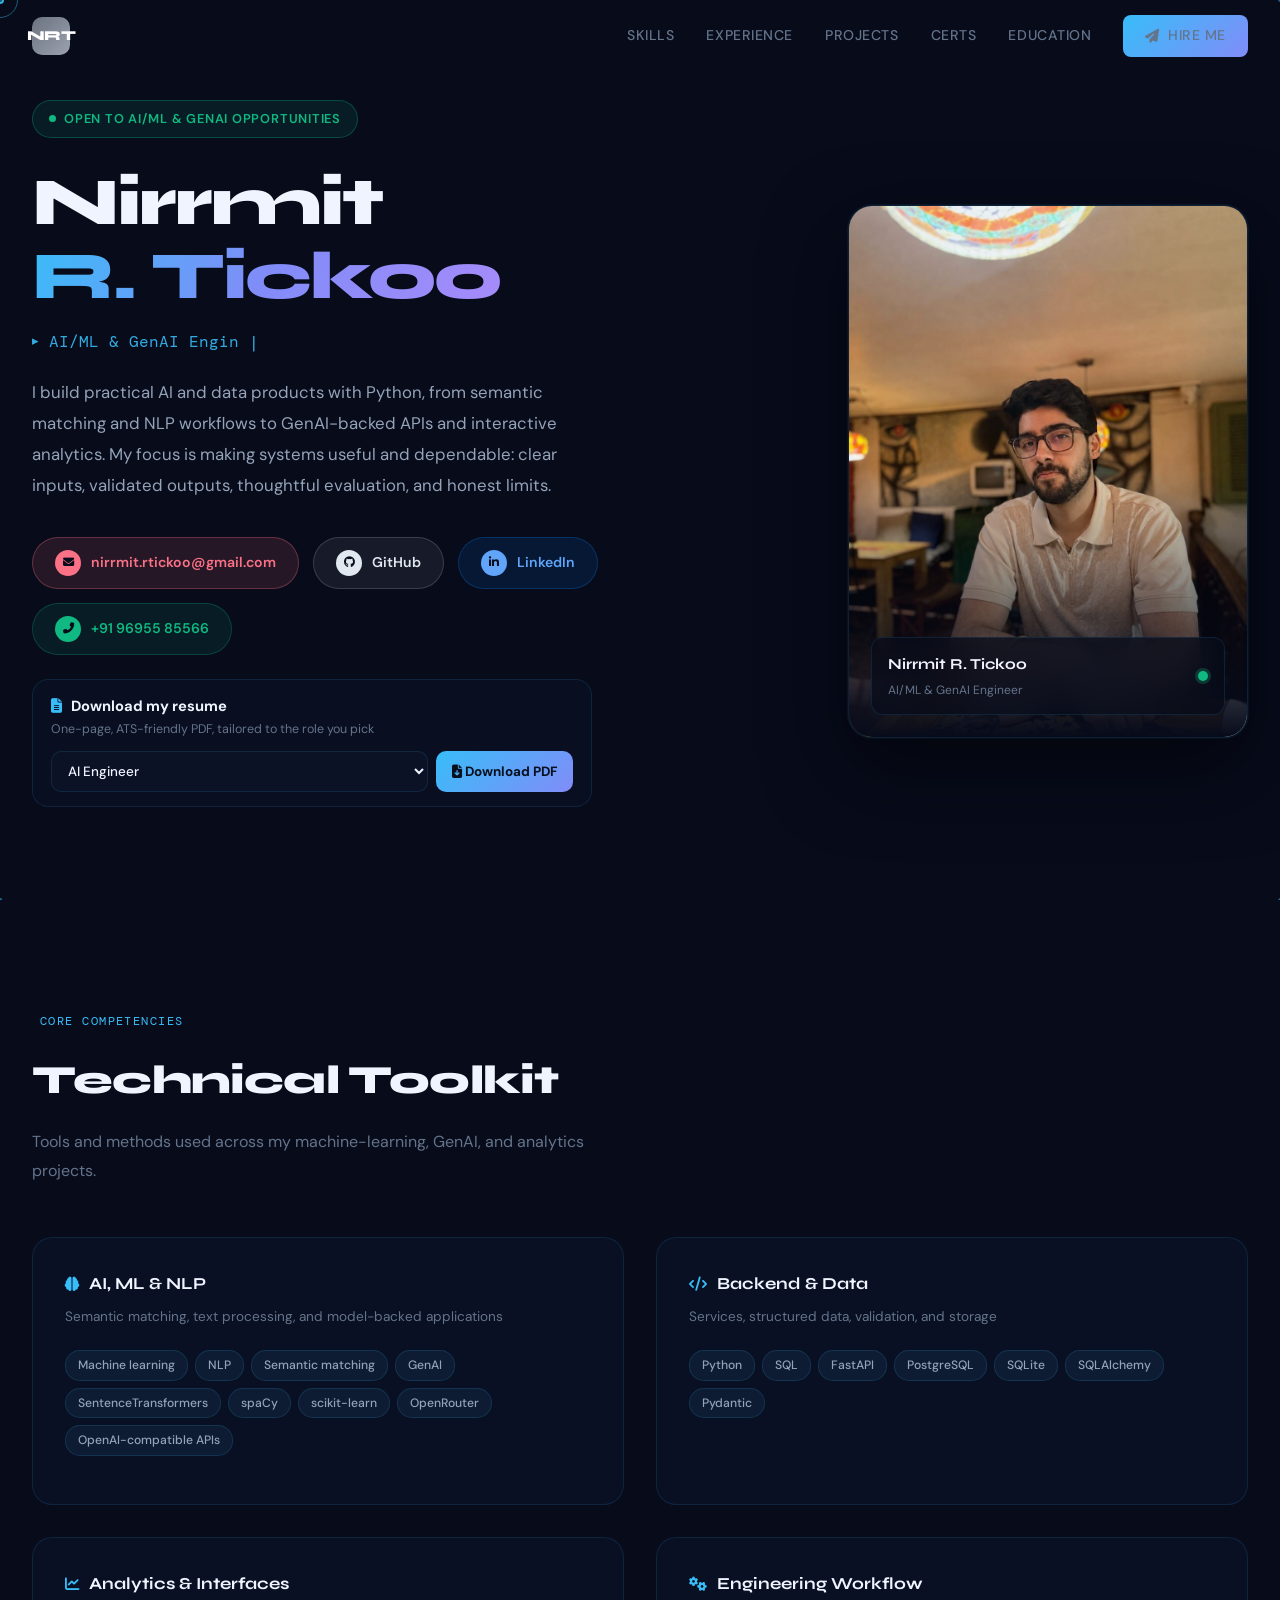
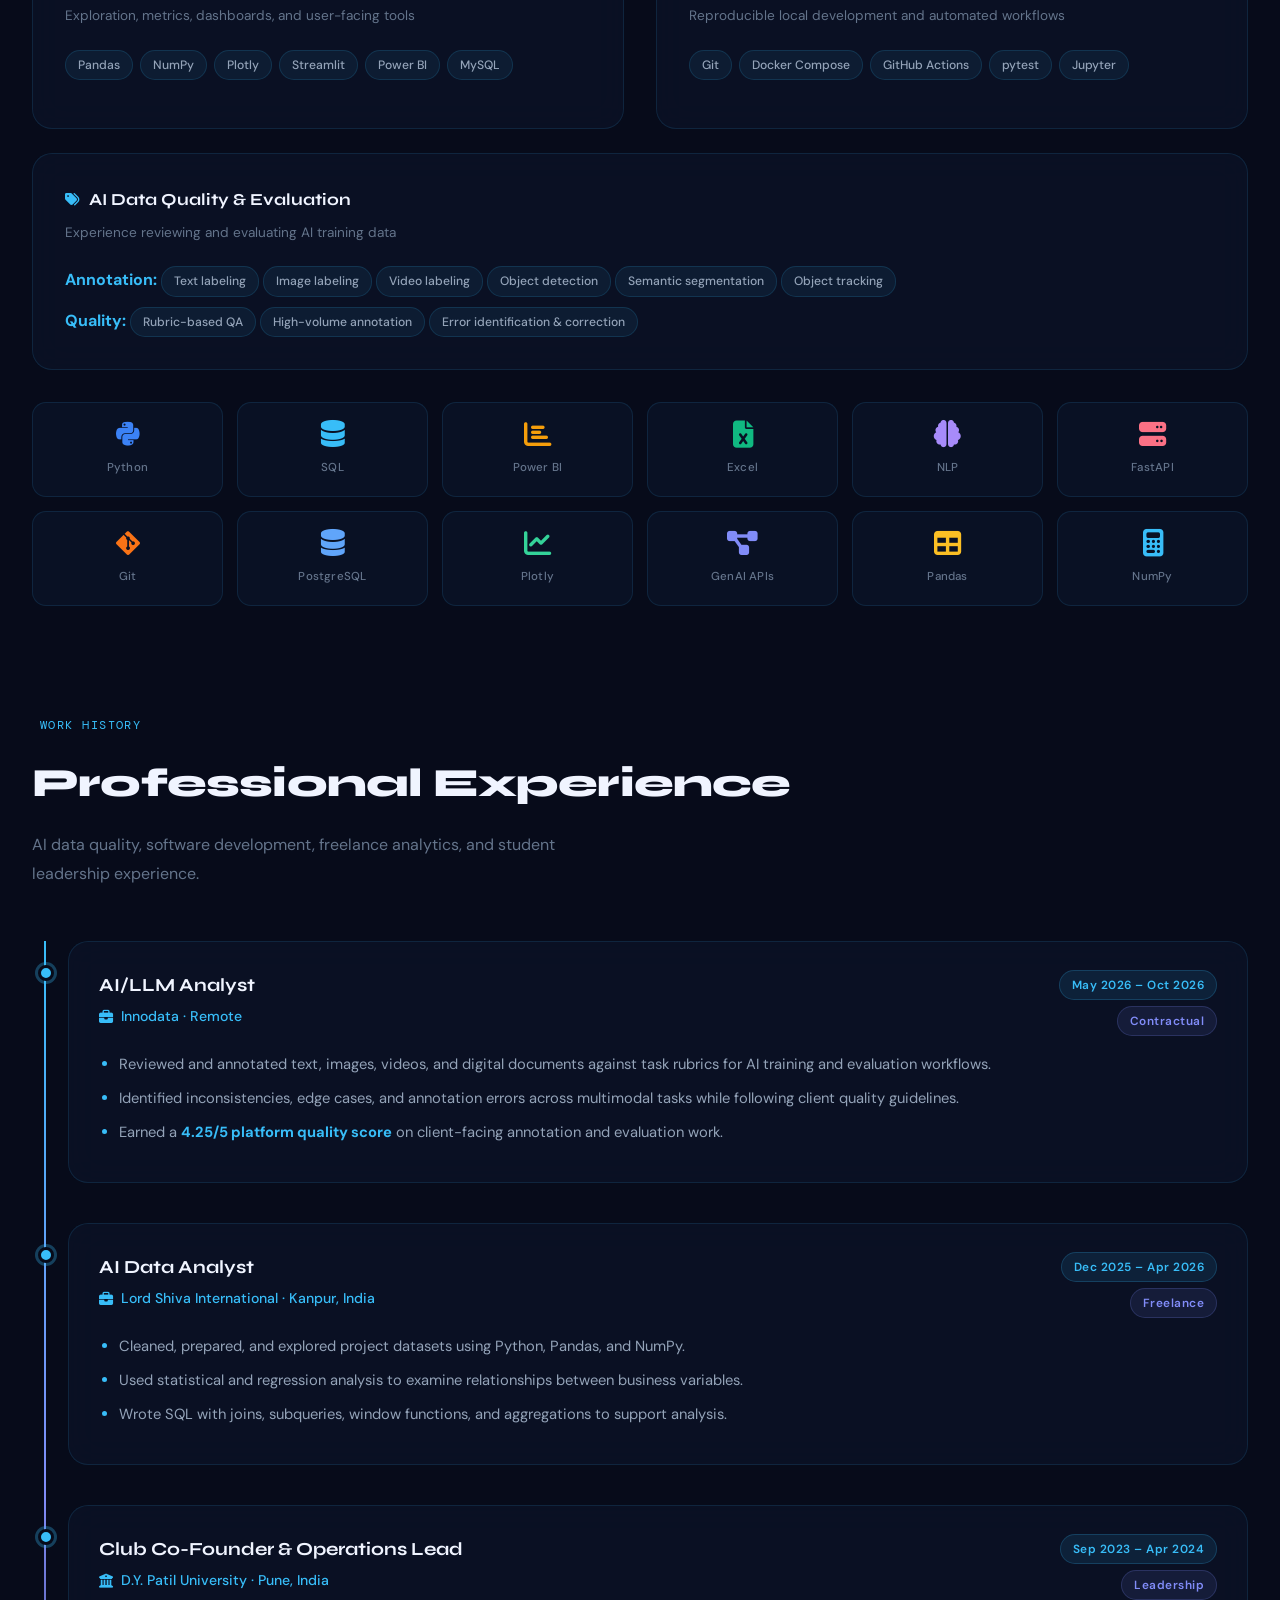
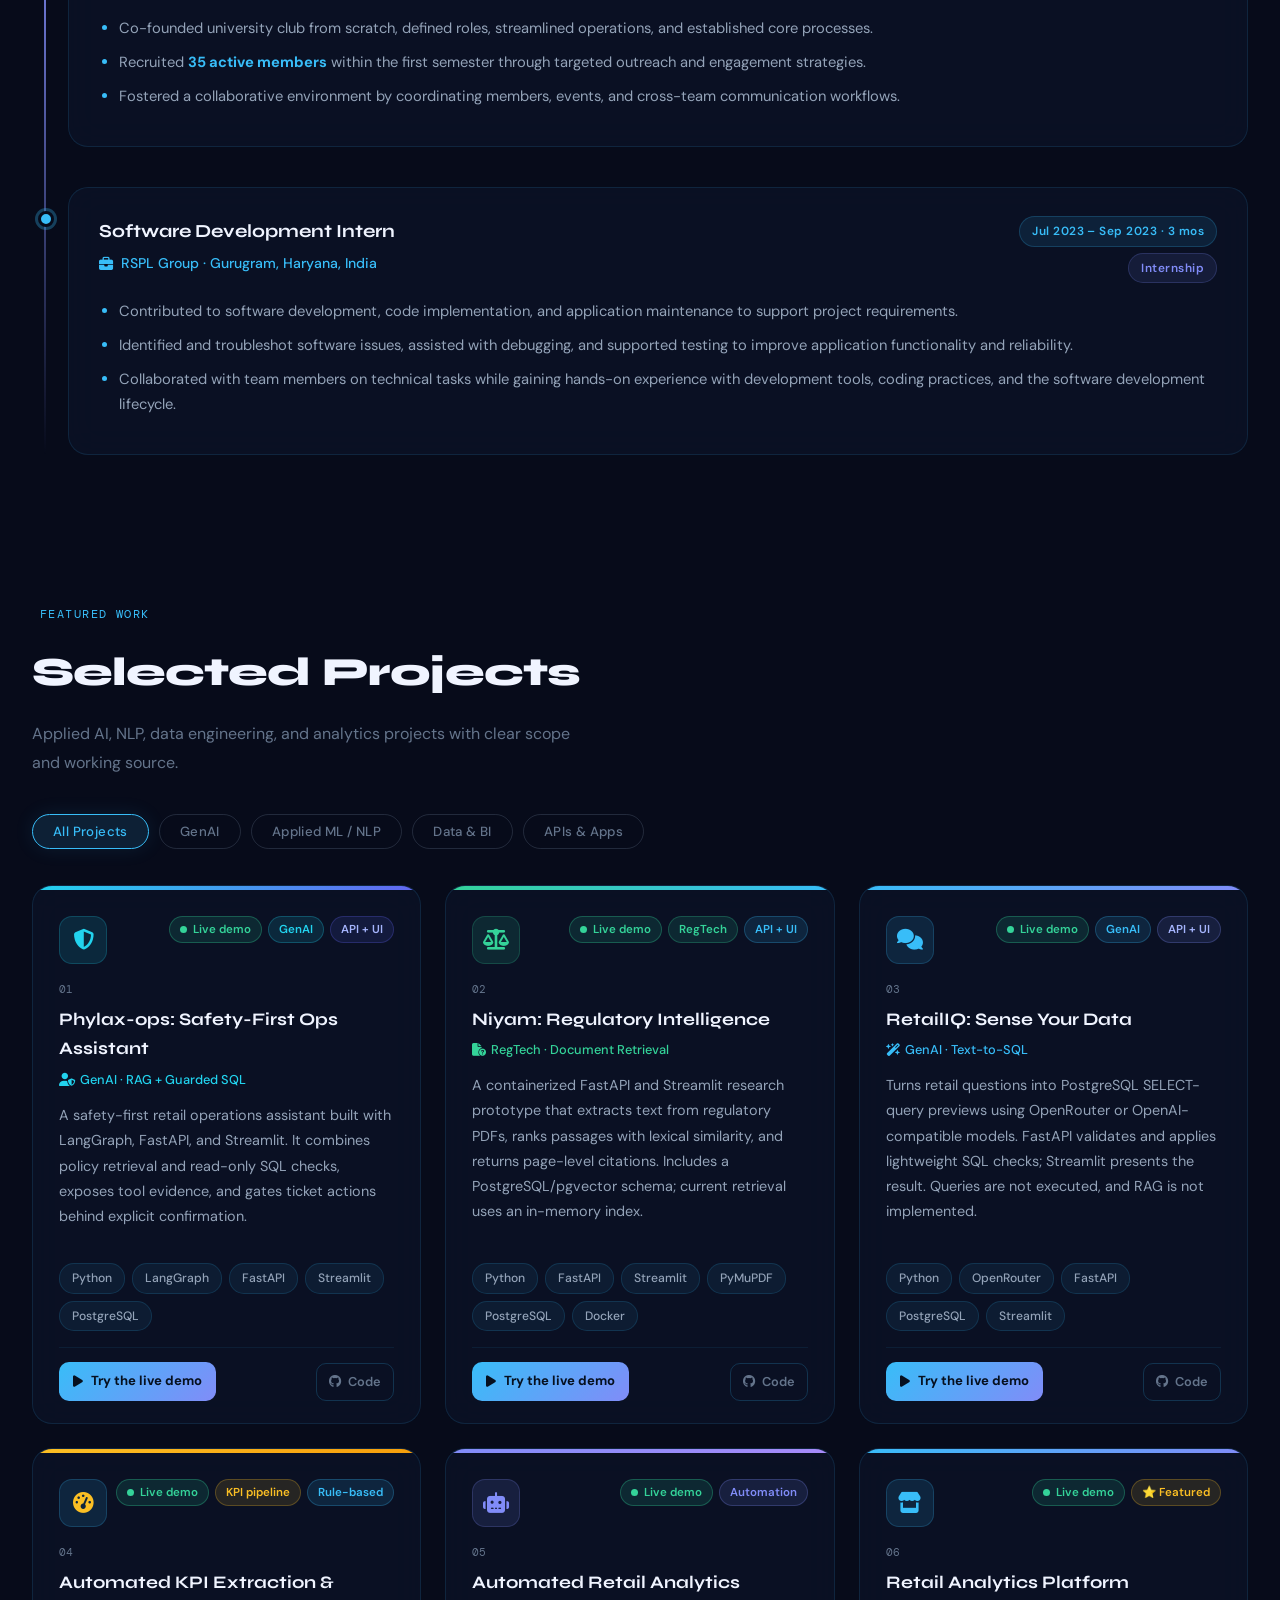
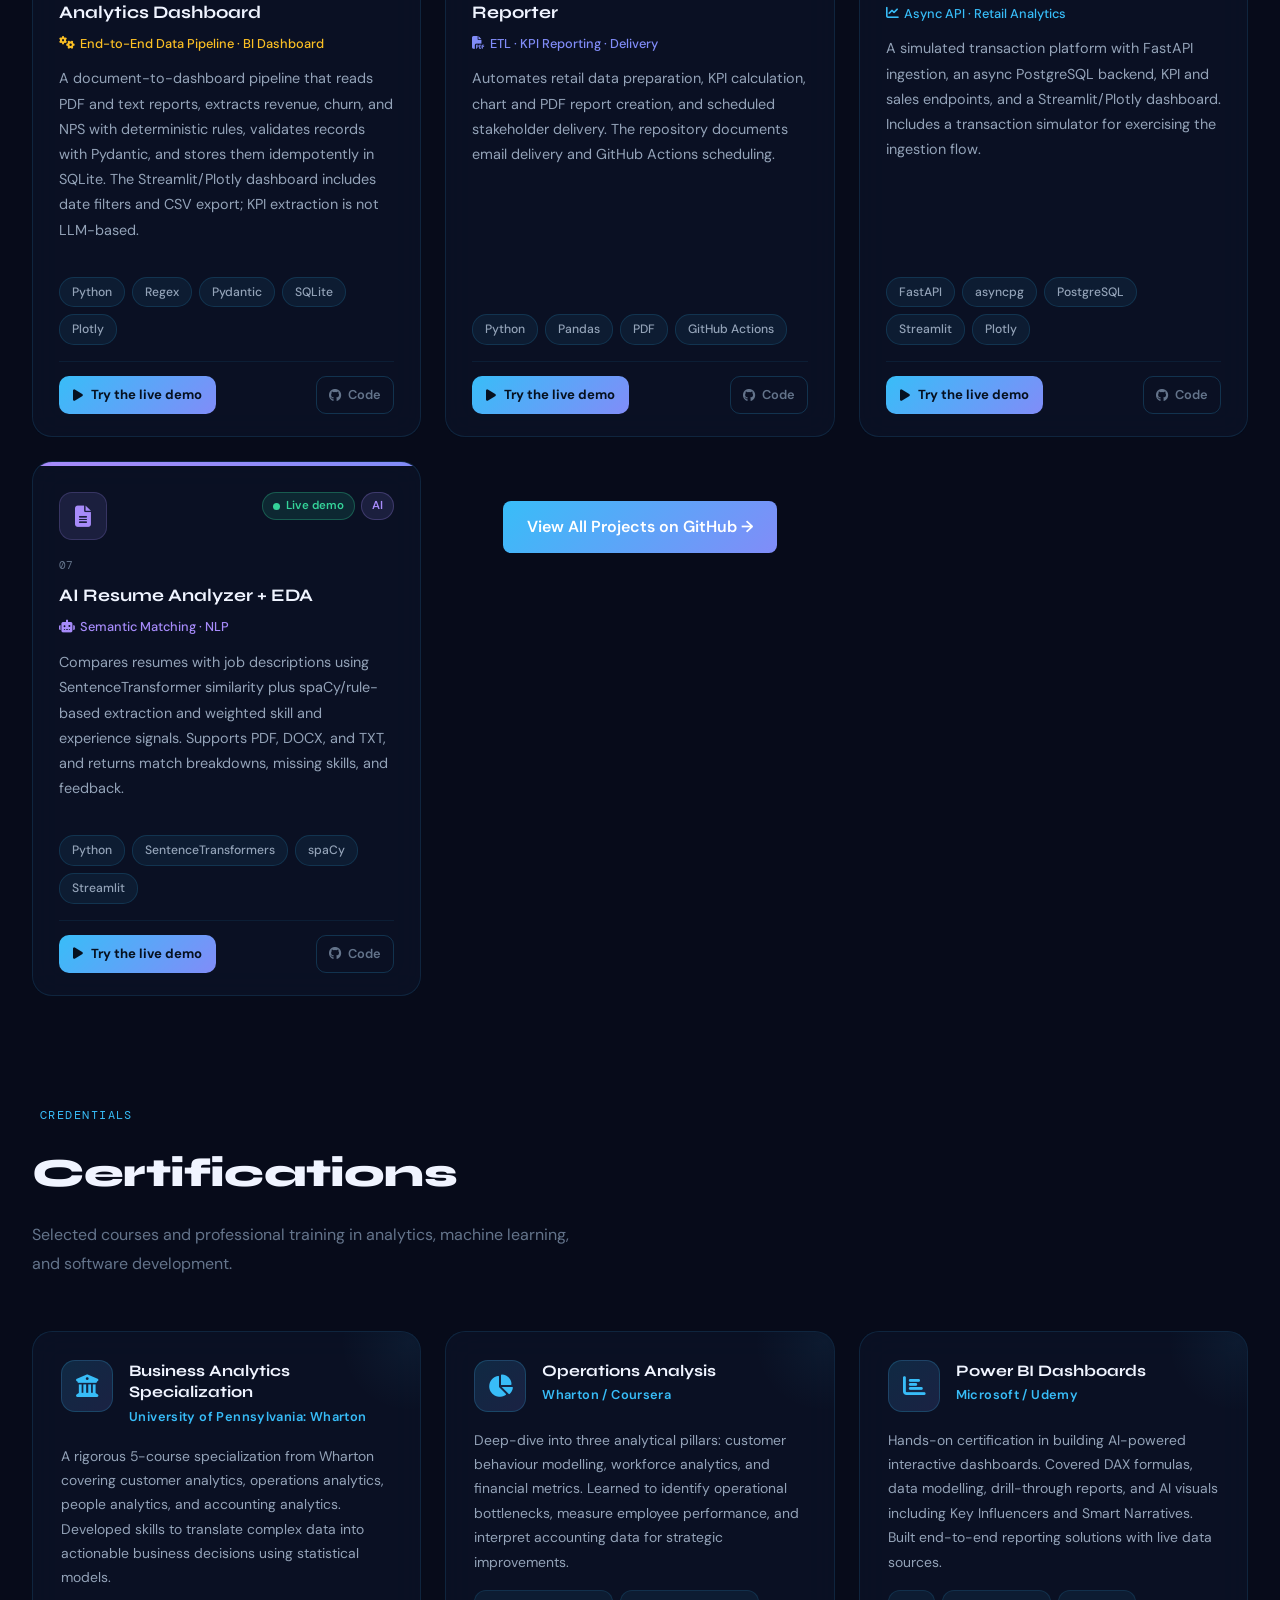
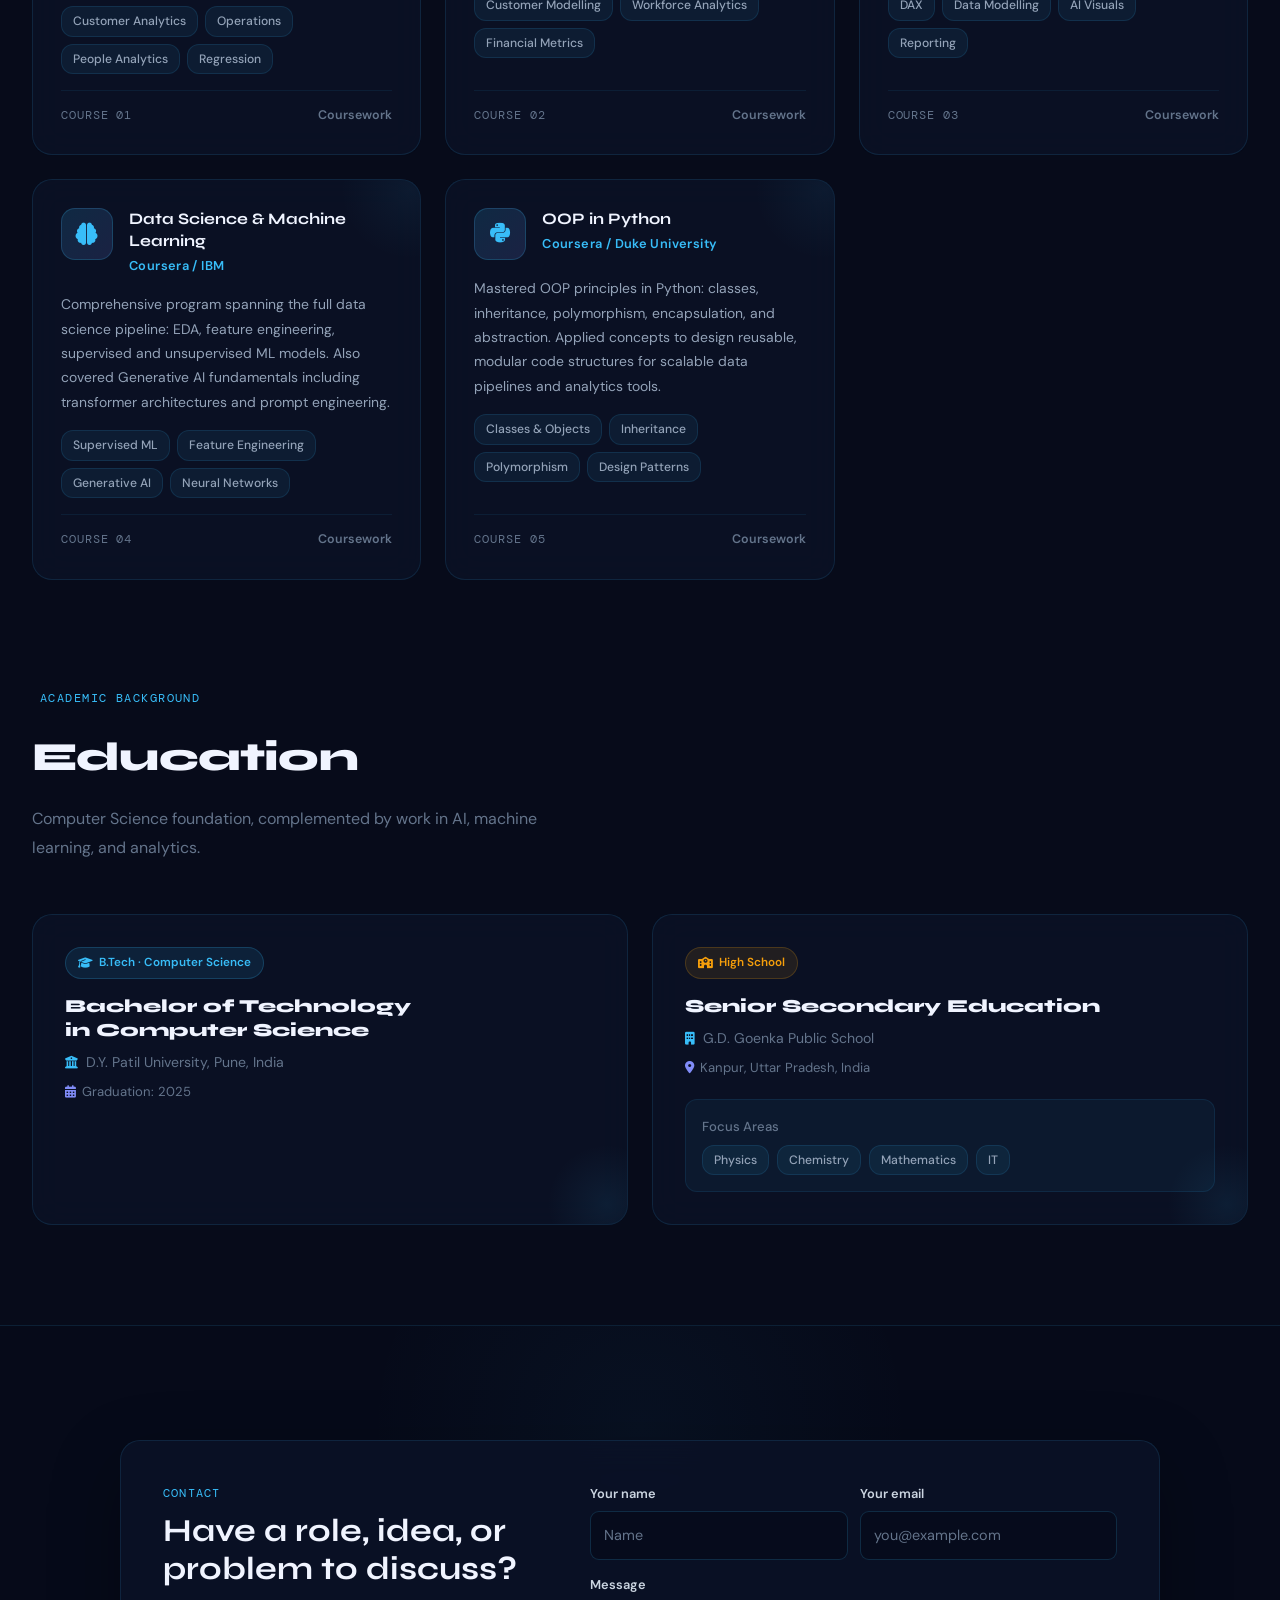
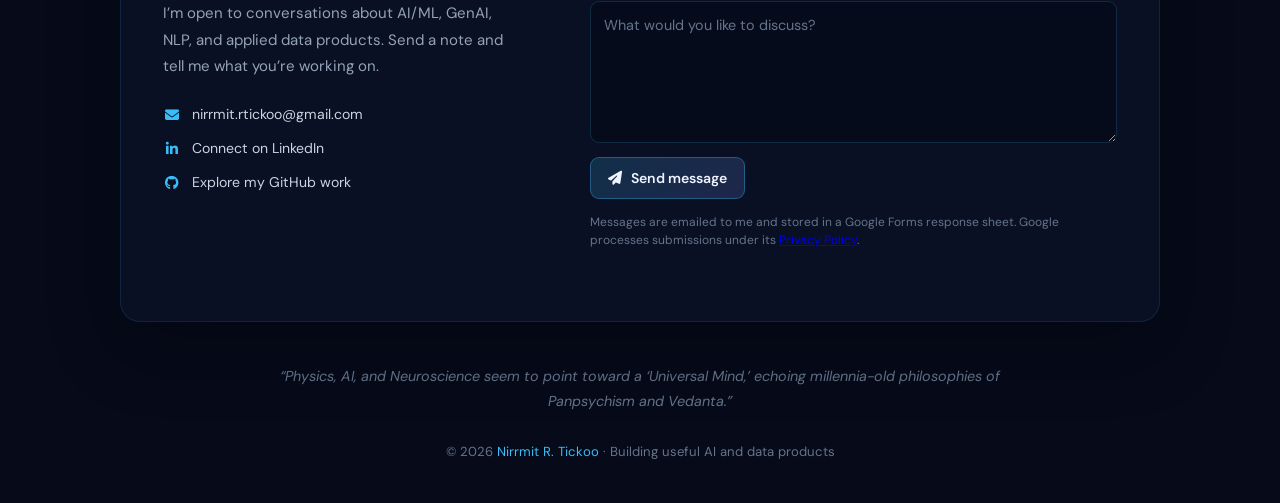
==== commit 28a89517: "Add role-tailored one-page ATS resume generator Co-authored-by: Copilot <223556219+Copilot@users.nor" ====
--- a/index.html
+++ b/index.html
@@ -111,6 +111,20 @@
 .hero-bio{color:#94a3b8;font-size:1.05rem;line-height:1.85;margin-bottom:36px;max-width:540px}
 
 .hero-links{display:flex;gap:14px;flex-wrap:wrap;margin-bottom:44px}
+.resume-dl{display:flex;flex-wrap:wrap;align-items:center;gap:12px 18px;margin:-20px 0 36px;padding:14px 18px;border:1px solid var(--border);border-radius:16px;background:rgba(11,18,38,.7);backdrop-filter:blur(10px);max-width:560px}
+.resume-dl-text{display:flex;flex-direction:column;gap:2px;flex:1 1 170px;min-width:0}
+.resume-dl-text strong{font-size:.92rem;color:var(--text)}
+.resume-dl-text strong i{color:var(--cyan);margin-right:6px}
+.resume-dl-text span{font-size:.78rem;color:var(--muted);line-height:1.4}
+.resume-dl-controls{display:flex;gap:8px;flex:1 1 300px}
+.resume-dl select{flex:1 1 120px;min-width:0;padding:10px 12px;border-radius:10px;border:1px solid var(--border);background:#0b1226;color:var(--text);font:500 .84rem 'DM Sans',sans-serif}
+.resume-dl select:focus-visible,.resume-btn:focus-visible{outline:2px solid var(--cyan);outline-offset:2px}
+.resume-btn{padding:10px 16px;border:0;border-radius:10px;background:linear-gradient(135deg,var(--cyan),var(--indigo));color:#06101f;font:700 .84rem 'DM Sans',sans-serif;white-space:nowrap;transition:var(--tr)}
+.resume-btn:hover:not(:disabled){transform:translateY(-1px);box-shadow:0 8px 22px rgba(56,189,248,.35)}
+.resume-btn:disabled{opacity:.7}
+.resume-status{flex:1 1 100%;margin:0;font-size:.76rem;color:var(--cyan);min-height:0}
+.resume-status:empty{display:none}
+.sr-only{position:absolute;width:1px;height:1px;overflow:hidden;clip:rect(0 0 0 0);white-space:nowrap}
 .h-btn{display:inline-flex;align-items:center;gap:10px;padding:12px 22px;border-radius:50px;font-size:.88rem;font-weight:600;text-decoration:none;transition:var(--tr);cursor:none}
 .h-btn-email{background:rgba(251,113,133,.12);border:1.5px solid rgba(251,113,133,.3);color:#fb7185}
 .h-btn-email:hover{background:rgba(251,113,133,.22);border-color:#fb7185;transform:translateY(-3px);box-shadow:0 8px 24px rgba(251,113,133,.2)}
@@ -455,6 +469,15 @@
         <a href="https://www.linkedin.com/in/n-r-t/" target="_blank" rel="noopener noreferrer" class="h-btn h-btn-li"><span class="h-btn-icon"><i class="fab fa-linkedin-in"></i></span> LinkedIn</a>
         <a href="tel:+919695585566" class="h-btn h-btn-ph"><span class="h-btn-icon"><i class="fas fa-phone-alt"></i></span> +91 96955 85566</a>
       </div>
+              <div class="resume-dl" id="resume-dl">
+                <div class="resume-dl-text"><strong><i class="fas fa-file-lines"></i> Download my resume</strong><span>One-page, ATS-friendly PDF, tailored to the role you pick</span></div>
+                <div class="resume-dl-controls">
+                  <label class="sr-only" for="resumeRole">Target role</label>
+                  <select id="resumeRole" aria-label="Target role"></select>
+                  <button type="button" id="resumeBtn" class="resume-btn"><i class="fas fa-file-arrow-down"></i> Download PDF</button>
+                </div>
+                <p class="resume-status" id="resumeStatus" role="status" aria-live="polite"></p>
+              </div>
          </div>
     <div class="photo-card">
       <img src="[data-uri]" alt="Nirrmit R. Tickoo">
@@ -1173,5 +1196,6 @@
 });
 
 </script>
+<script src="resume.js" defer></script>
 </body>
 </html>
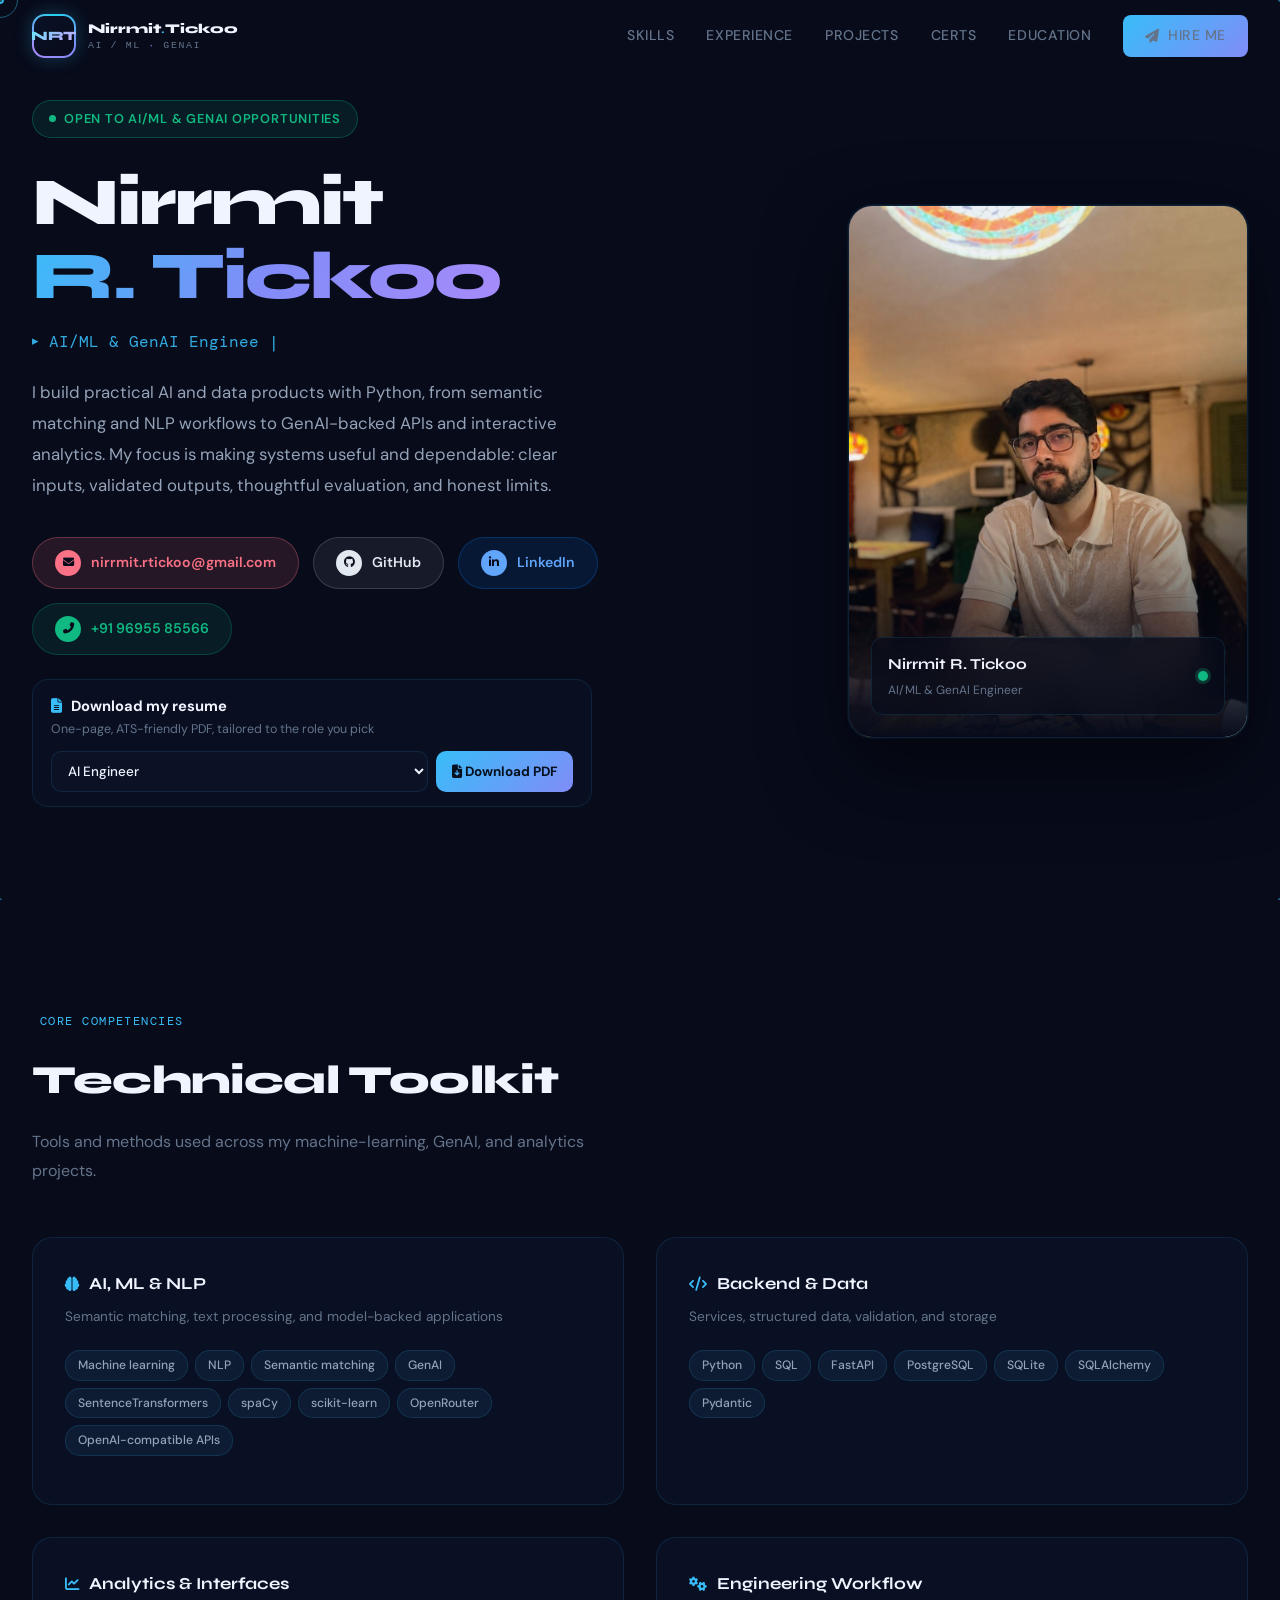
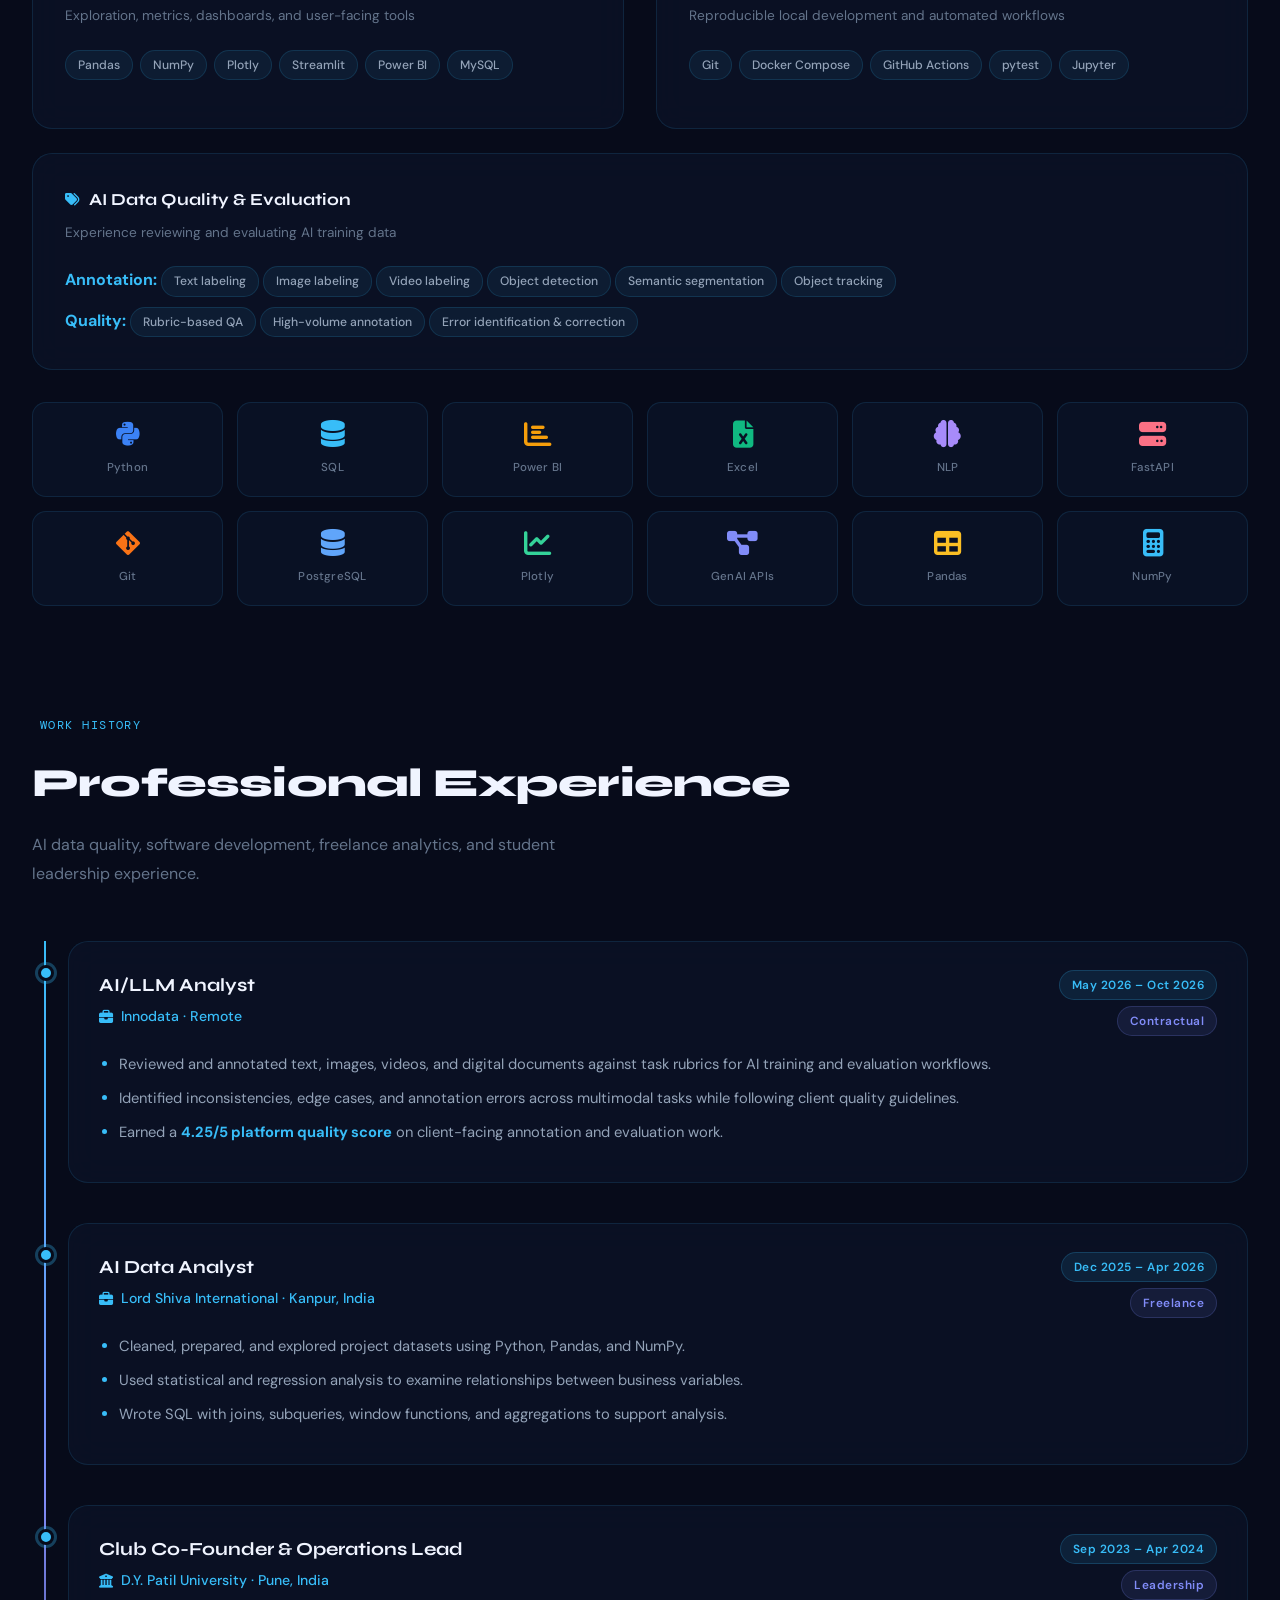
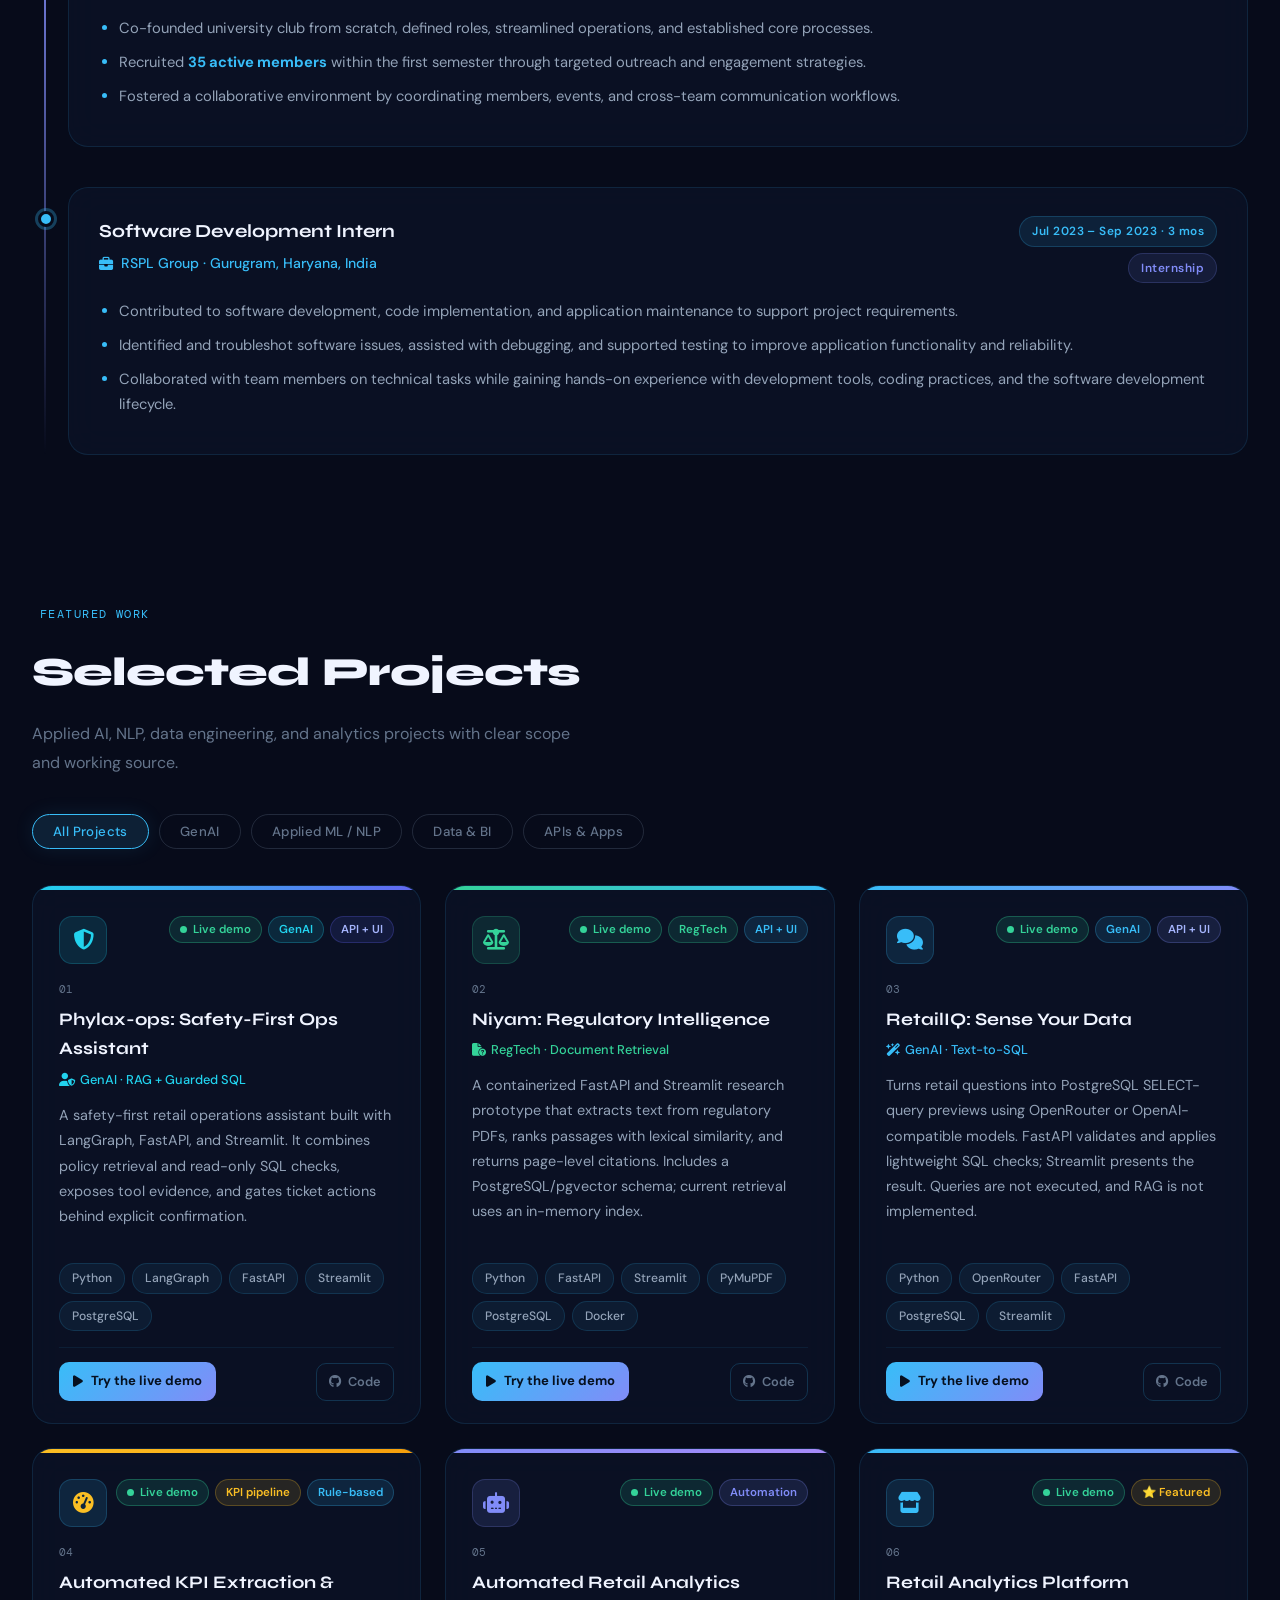
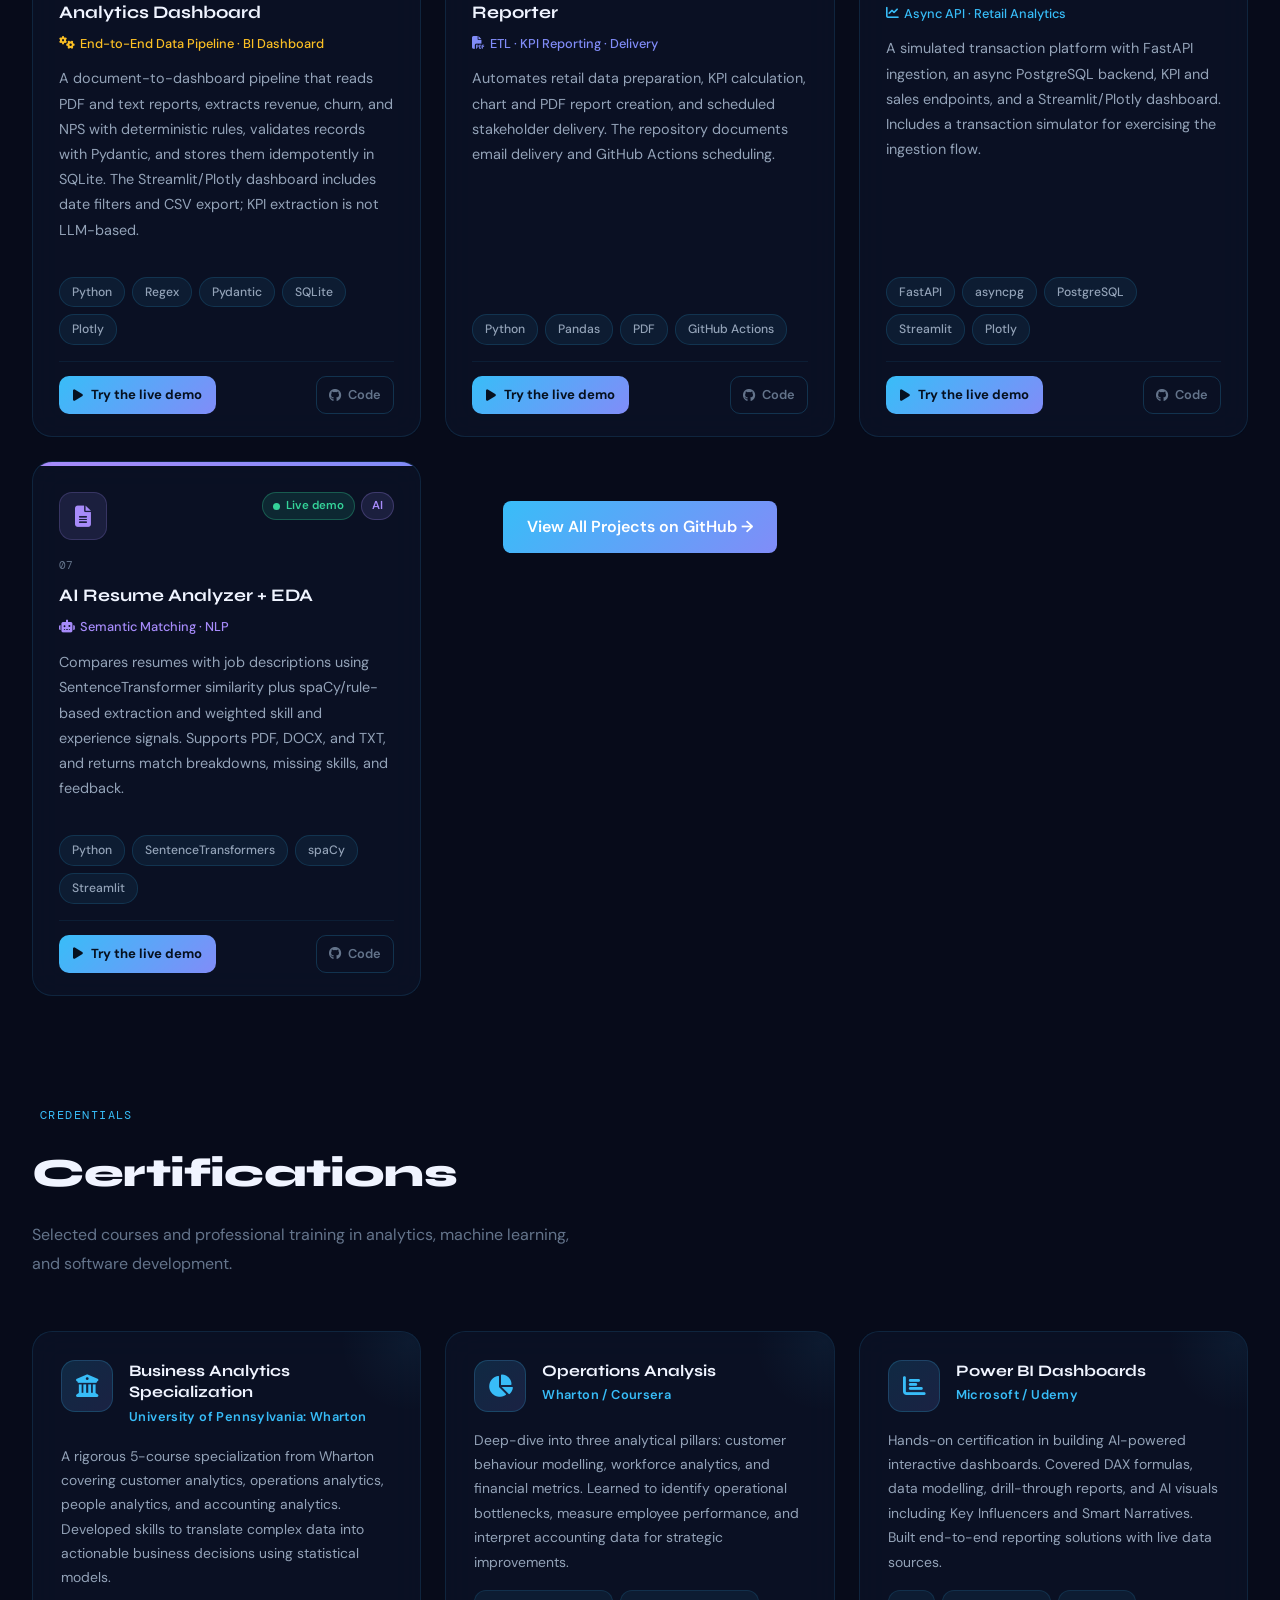
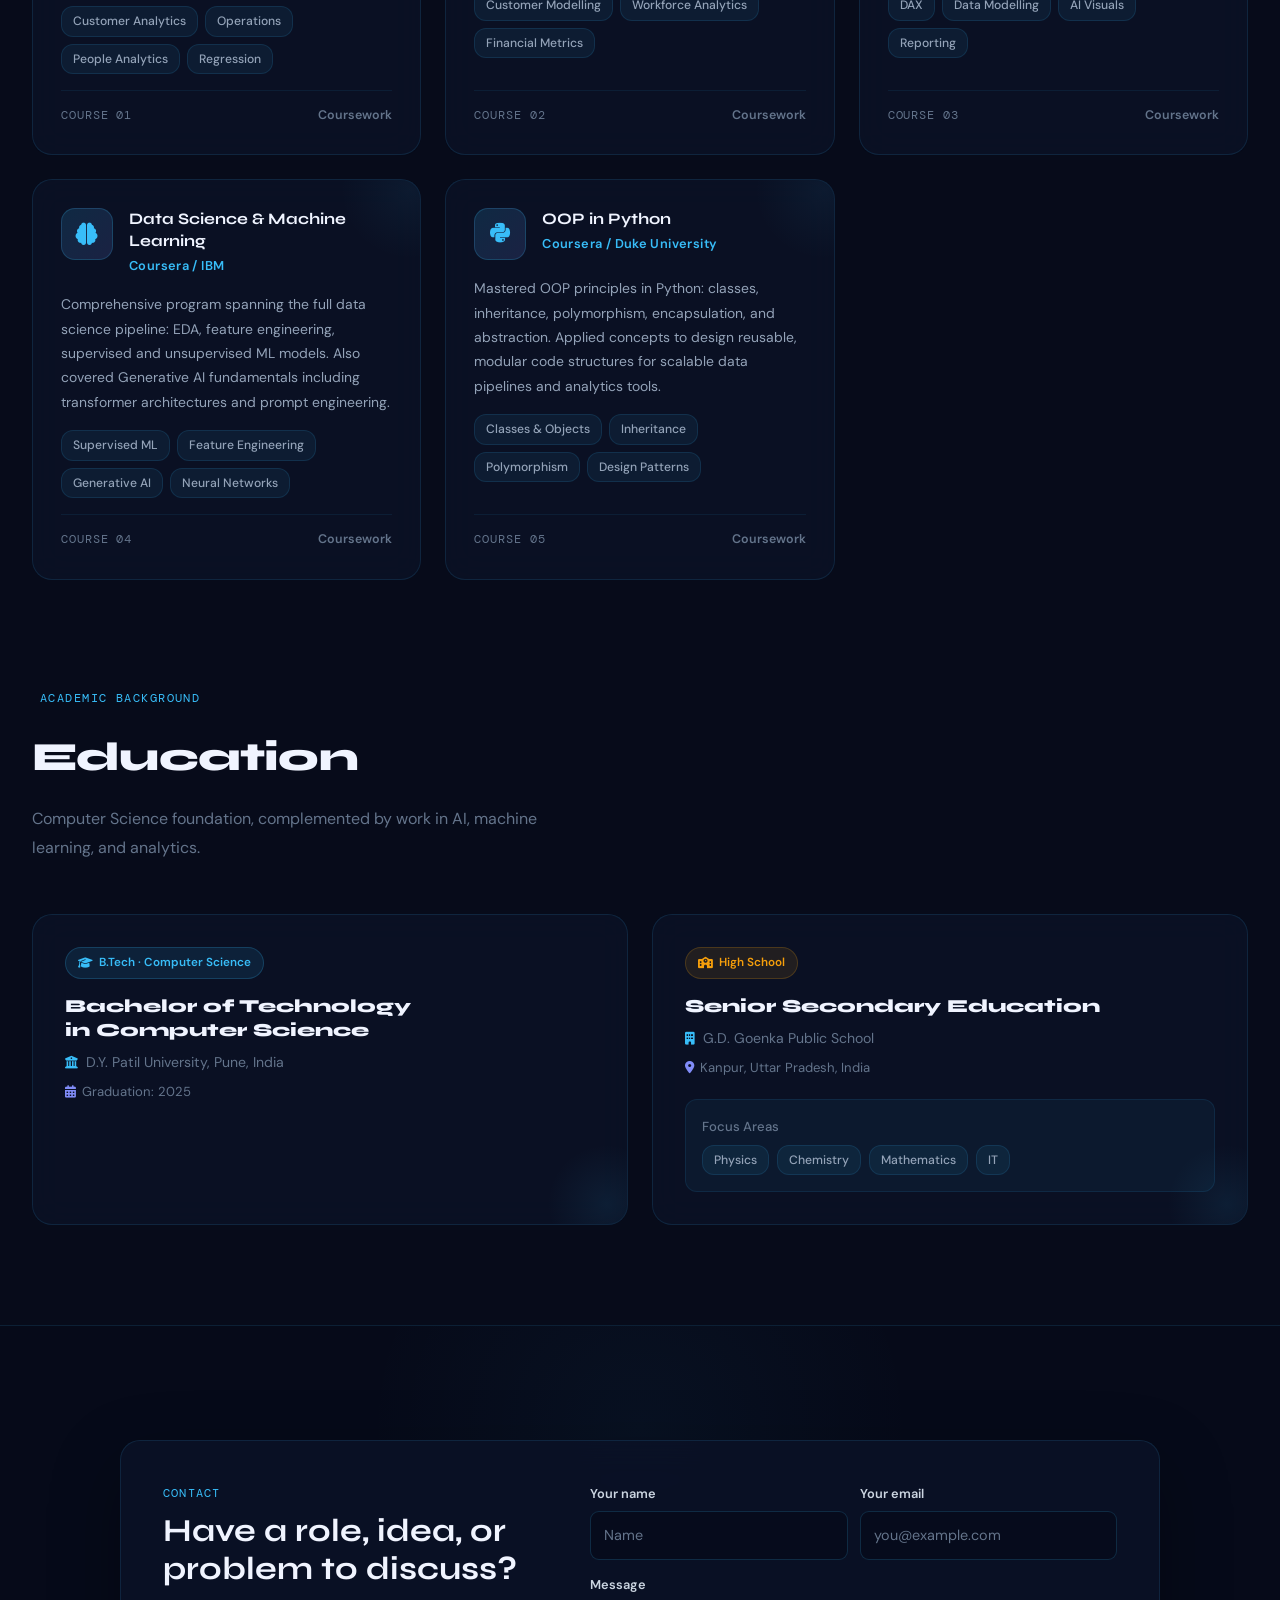
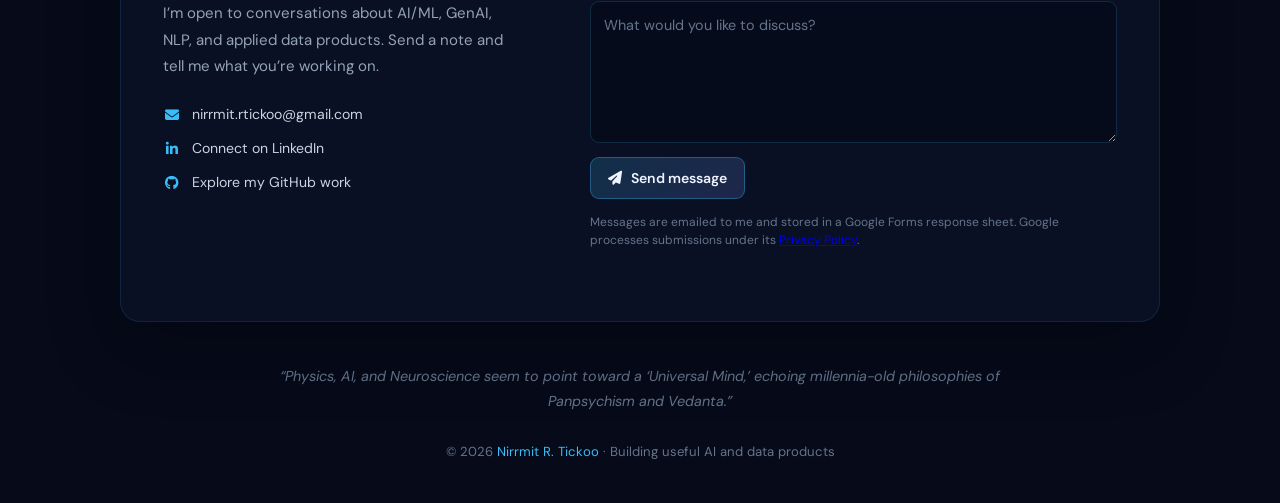
==== commit be6f807c: "New animated NRT logo with wordmark; mobile polish for resume box and touch devices Co-authored-by: " ====
--- a/index.html
+++ b/index.html
@@ -81,8 +81,24 @@
 nav{position:fixed;top:0;left:0;right:0;z-index:100;padding:0 2rem;transition:var(--tr)}
 .nav-inner{max-width:1280px;margin:0 auto;display:flex;align-items:center;justify-content:space-between;height:72px}
 nav.scrolled{background:rgba(7,11,26,.92);backdrop-filter:blur(20px);border-bottom:1px solid var(--border);height:64px}
-.logo{font-family:'Syne',sans-serif;font-weight:800;font-size:3.25rem;color:var(--text);text-decoration:none;display:flex;align-items:center;gap:12px}
-.logo-badge{width:38px;height:38px;background:linear-gradient(135deg,#6b7280,#9ca3af);border-radius:10px;display:flex;align-items:center;justify-content:center;font-size:.85rem;font-weight:800;color:#fff;letter-spacing:-.5px;flex-shrink:0}
+.logo{font-family:'Syne',sans-serif;font-weight:800;color:var(--text);text-decoration:none;display:flex;align-items:center;gap:12px;min-width:0}
+.logo-badge{position:relative;width:44px;height:44px;border-radius:13px;display:flex;align-items:center;justify-content:center;flex-shrink:0;padding:2px;overflow:hidden;isolation:isolate;transition:transform .35s cubic-bezier(.2,.8,.2,1),box-shadow .35s;box-shadow:0 0 18px rgba(56,189,248,.28)}
+.logo-badge::before{content:"";position:absolute;inset:-60%;z-index:-2;background:conic-gradient(from 0deg,#22d3ee,#818cf8,#a78bfa,#22d3ee);animation:logoSpin 5s linear infinite}
+.logo-badge::after{content:"";position:absolute;inset:2px;z-index:-1;border-radius:11px;background:linear-gradient(145deg,#0b1226,#070b1a)}
+.logo-mark{font:800 .8rem/1 'Syne',sans-serif;letter-spacing:-.3px;background:linear-gradient(135deg,#67e8f9,#a5b4fc 60%,#c4b5fd);-webkit-background-clip:text;background-clip:text;-webkit-text-fill-color:transparent}
+.logo-word{display:flex;flex-direction:column;line-height:1.1;gap:3px}
+.logo-name{font:800 .84rem 'Syne',sans-serif;letter-spacing:0;color:var(--text);white-space:nowrap}
+.logo-name b{color:var(--cyan);animation:logoBlink 1.1s steps(2,start) infinite}
+.logo-tag{font:500 .62rem 'DM Mono',monospace;letter-spacing:.16em;text-transform:uppercase;color:var(--muted);white-space:nowrap}
+.logo-tag i{color:var(--indigo);font-style:normal}
+.logo:hover .logo-badge{transform:rotate(-6deg) scale(1.06);box-shadow:0 0 26px rgba(129,140,248,.5)}
+@keyframes logoSpin{to{transform:rotate(360deg)}}
+@keyframes logoBlink{50%{opacity:.15}}
+@media(prefers-reduced-motion:reduce){.logo-badge::before,.logo-name b{animation:none}}
+@media(max-width:1100px) and (min-width:769px){.logo-word{display:none}}
+@media(max-width:480px){.logo-badge{width:40px;height:40px}.logo-tag{display:none}.logo-name{font-size:.8rem}.logo{gap:10px}}
+@media(max-width:340px){.logo-word{display:none}}
+.nav-cta{white-space:nowrap}
 .nav-links{display:flex;align-items:center;gap:2rem}
 .menu-toggle{display:none}
 .nav-links a{color:var(--muted);text-decoration:none;font-size:.88rem;font-weight:500;letter-spacing:.04em;text-transform:uppercase;transition:var(--tr);position:relative}
@@ -380,6 +396,13 @@
   #back-top{right:16px;bottom:calc(16px + env(safe-area-inset-bottom));width:46px;height:46px}
 }
 @media(max-width:480px){
+  .resume-dl{margin:-6px 0 28px;padding:14px;max-width:none}
+  .resume-dl-controls{flex-direction:column;flex-basis:100%}
+  .resume-dl select,.resume-btn{width:100%;min-height:46px;font-size:16px}
+  .resume-btn{font-size:.9rem}
+}
+@media(hover:none){body,.h-btn{cursor:auto}}
+@media(max-width:480px){
   .hero{padding-right:1rem;padding-left:1rem}
   .hero-stats{grid-template-columns:repeat(2,minmax(0,1fr))}
   .stat-cell{padding:14px 8px}
@@ -437,9 +460,9 @@
 <!-- Navbar -->
 <nav id="navbar">
   <div class="nav-inner">
-    <a href="#" class="logo">
-      <div class="logo-badge">NRT</div>
-   
+    <a href="#" class="logo" aria-label="Nirrmit R. Tickoo - back to top">
+      <span class="logo-badge" aria-hidden="true"><span class="logo-mark">NRT</span></span>
+      <span class="logo-word"><span class="logo-name">Nirrmit<b>.</b>Tickoo</span><span class="logo-tag">AI / ML <i>&middot;</i> GenAI</span></span>
     </a>
     <button class="menu-toggle" id="menuToggle" type="button" aria-expanded="false" aria-controls="siteNavigation" aria-label="Open navigation menu">
       <i class="fas fa-bars" aria-hidden="true"></i><span>Menu</span>
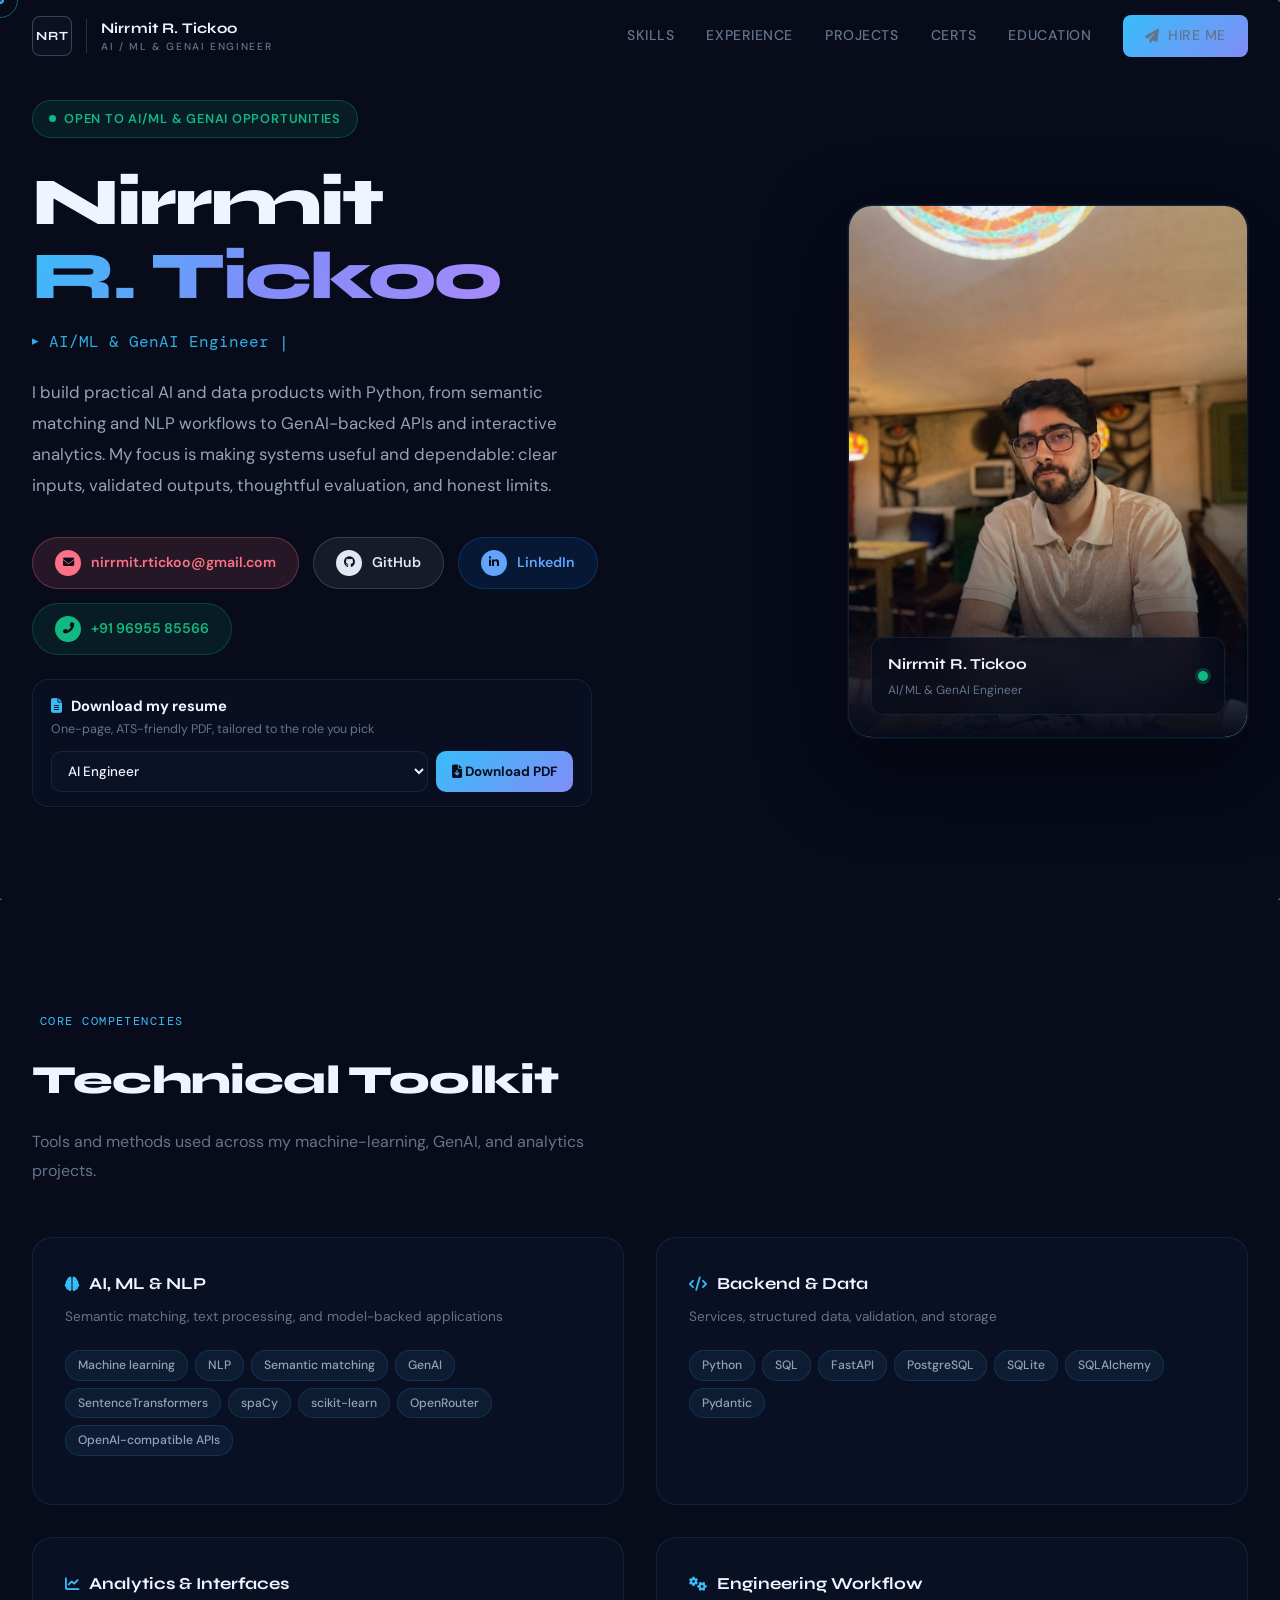
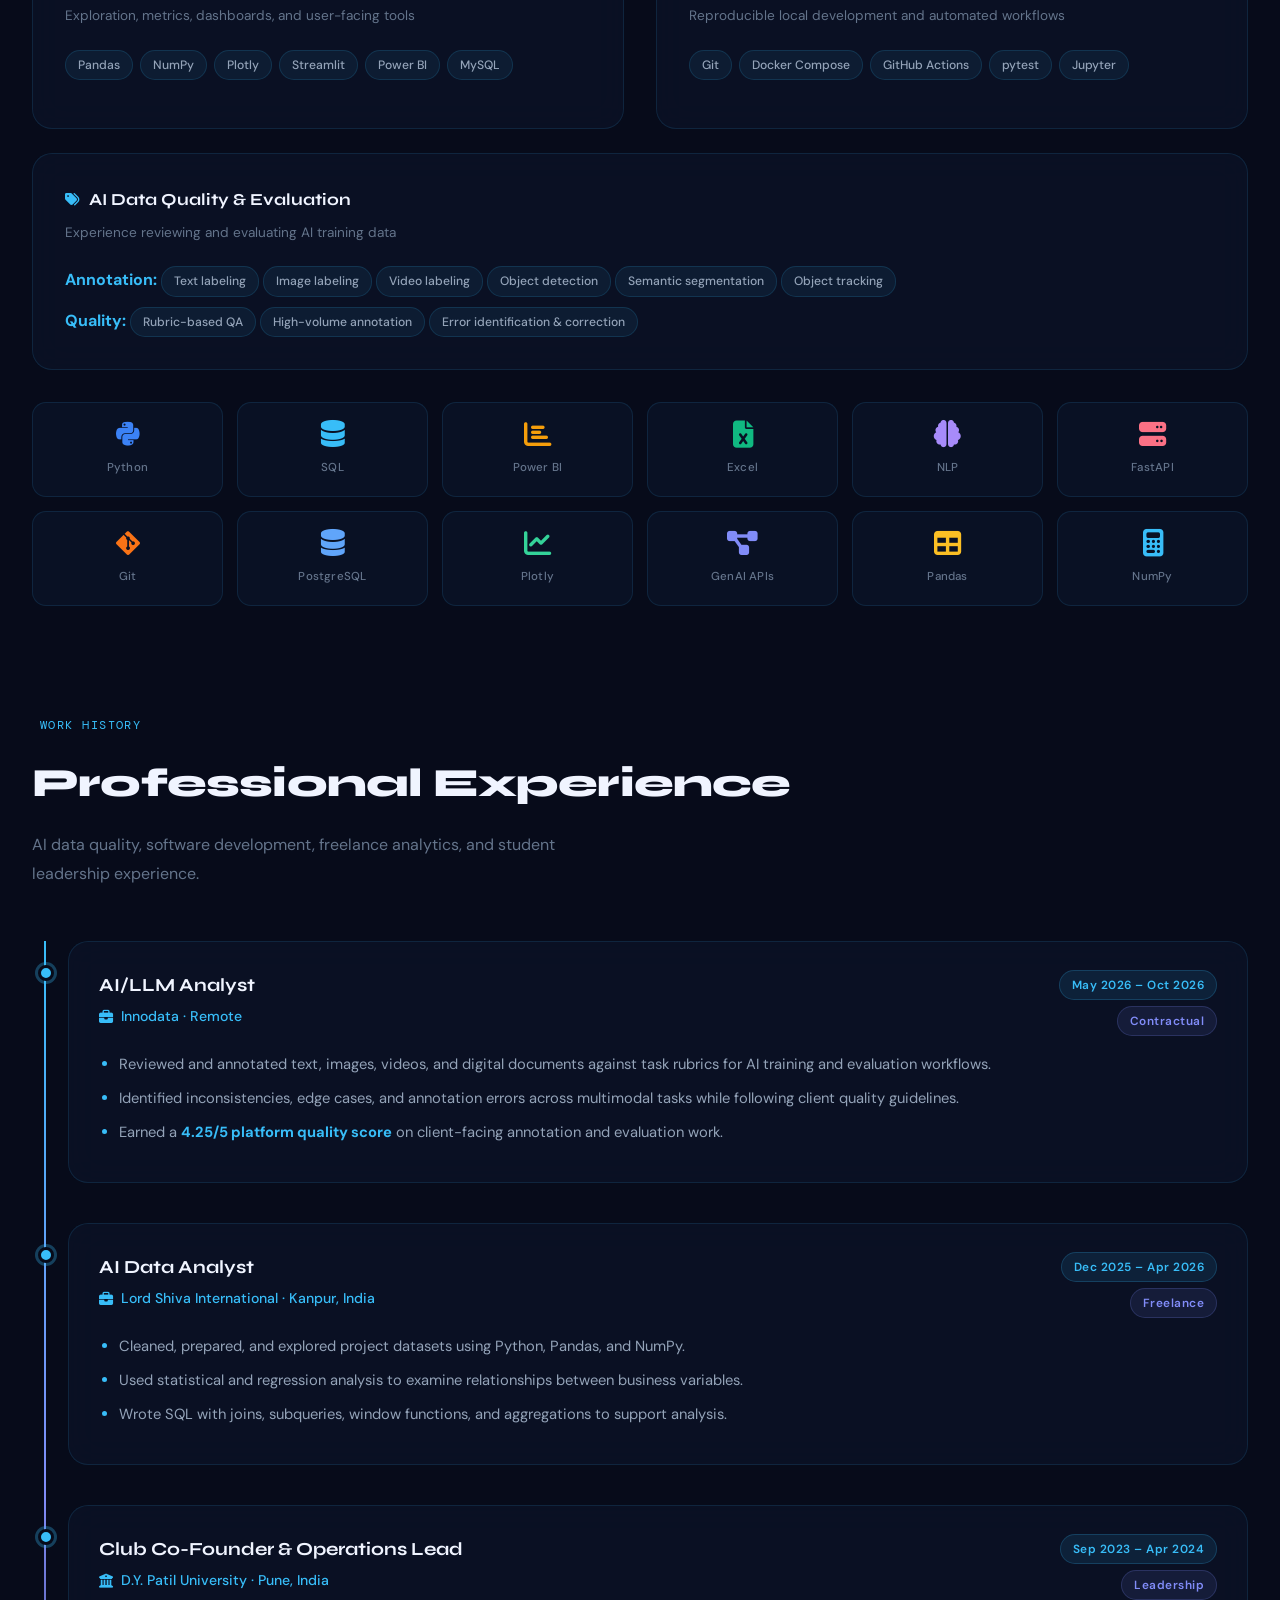
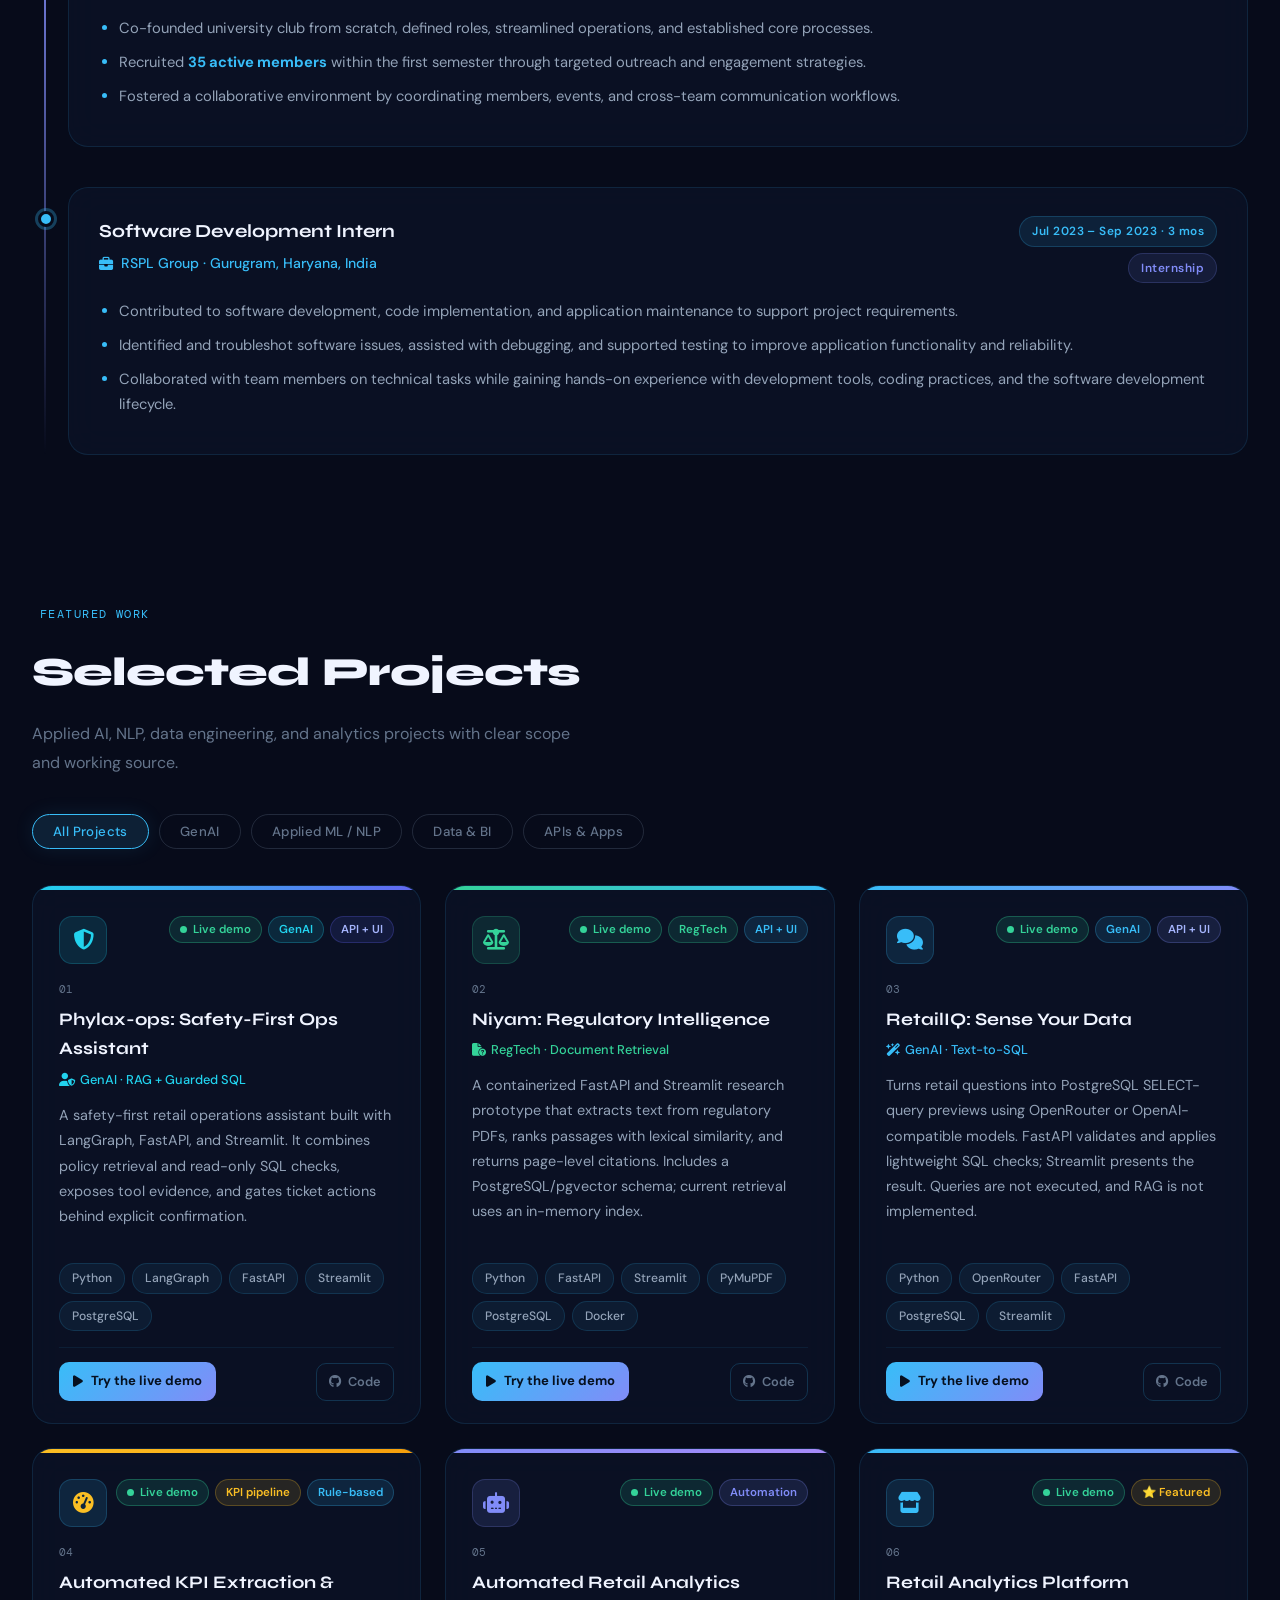
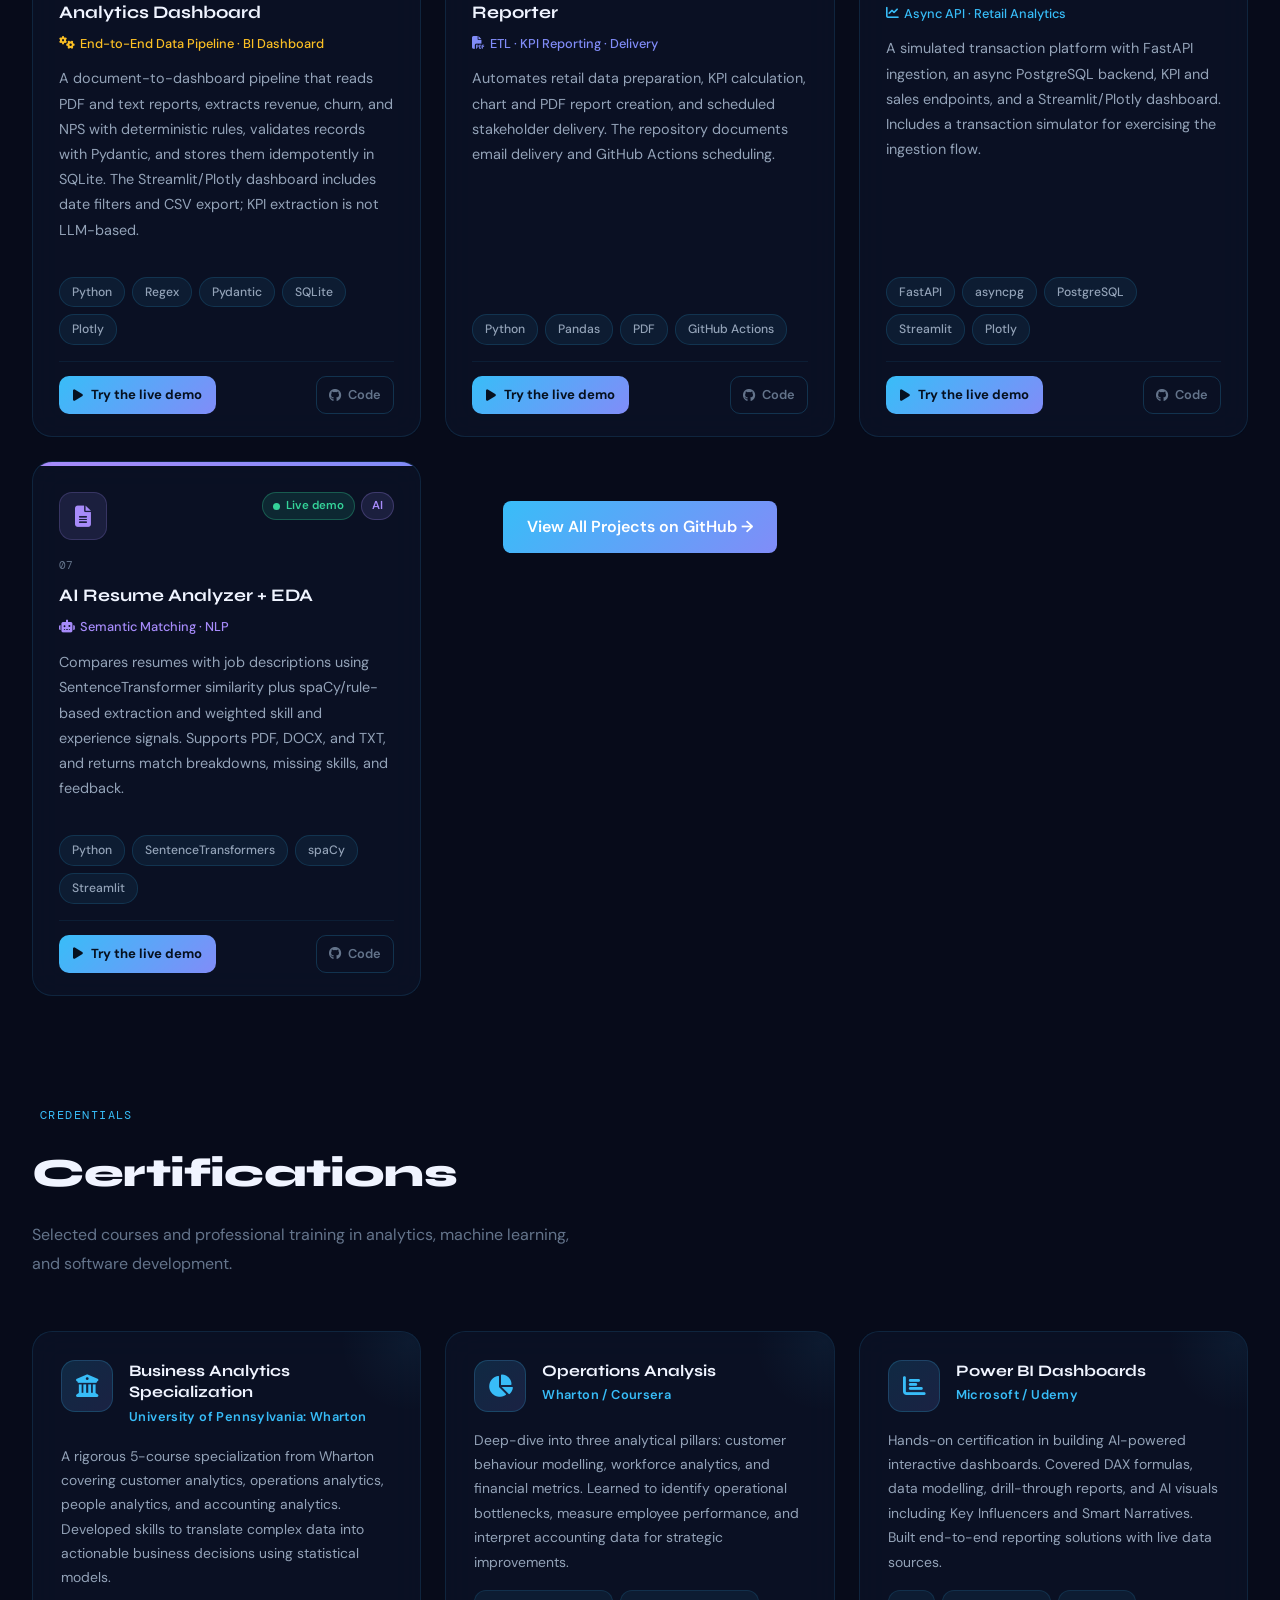
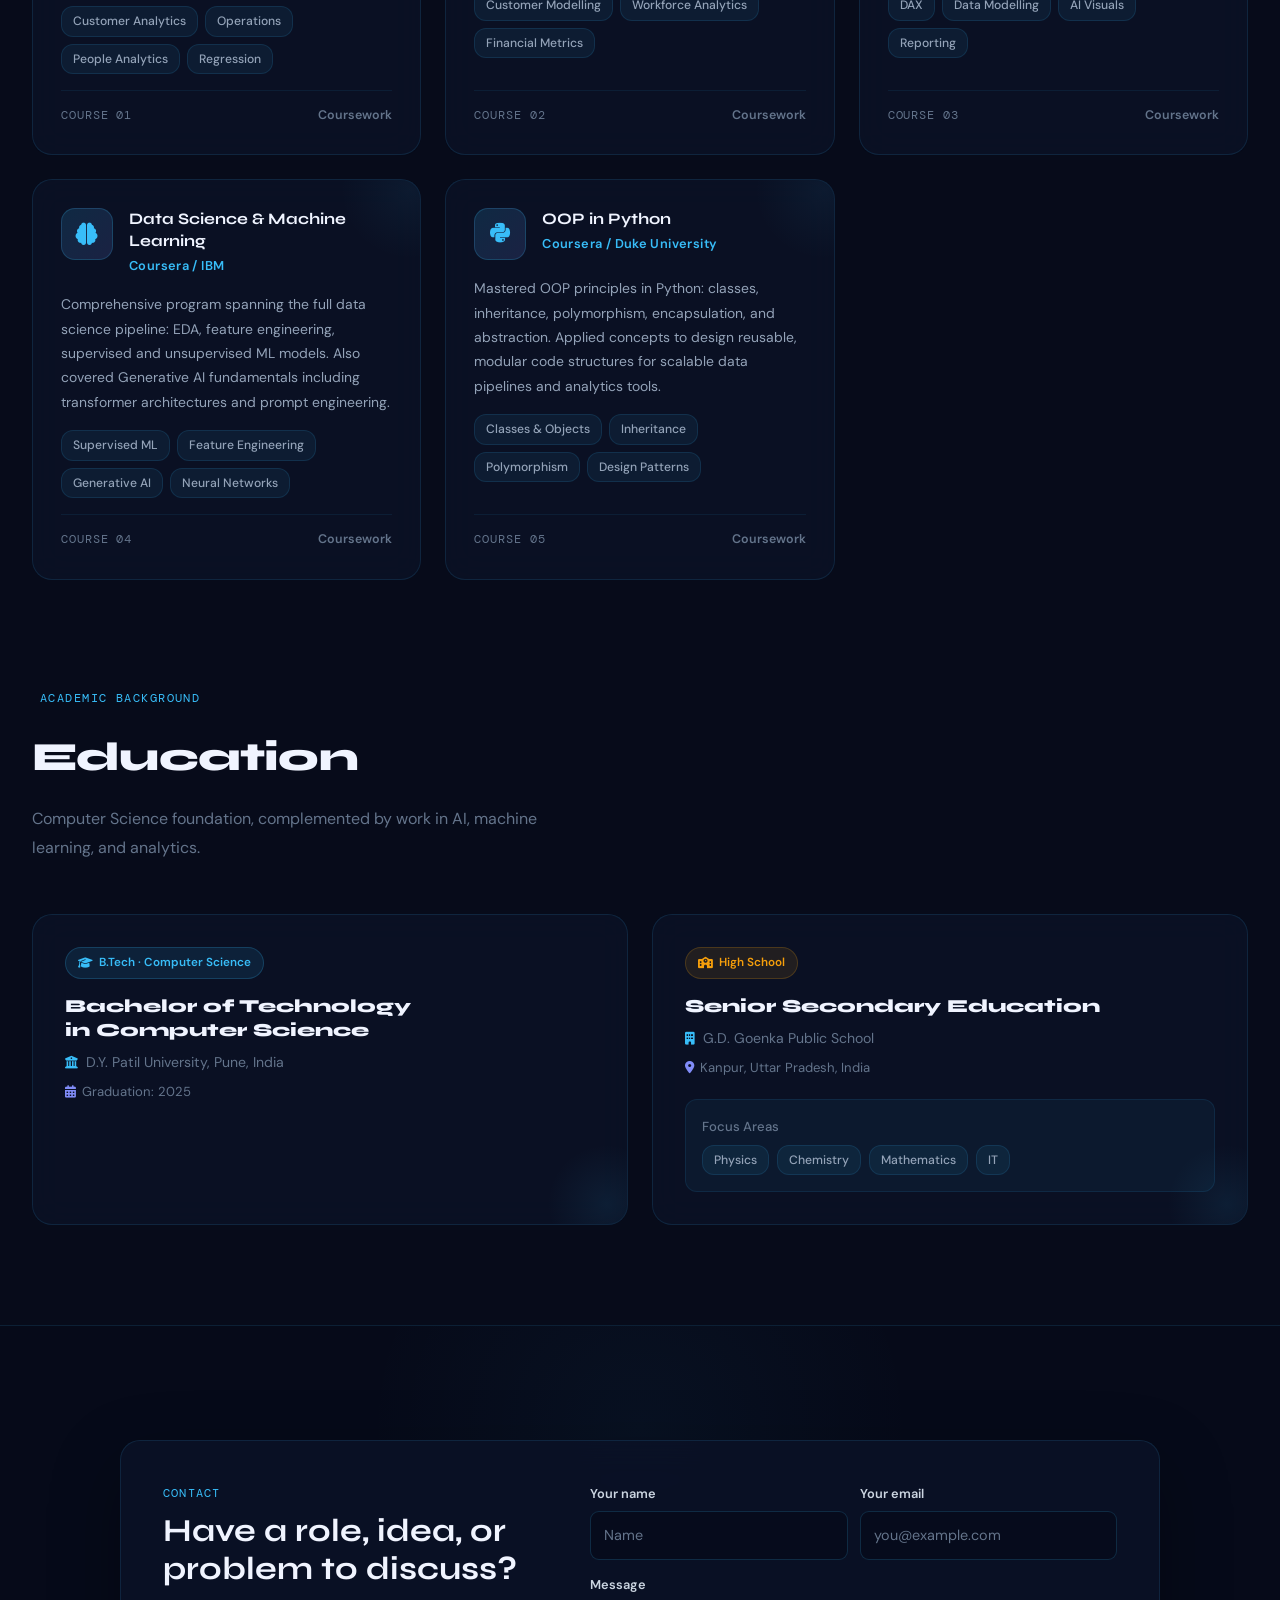
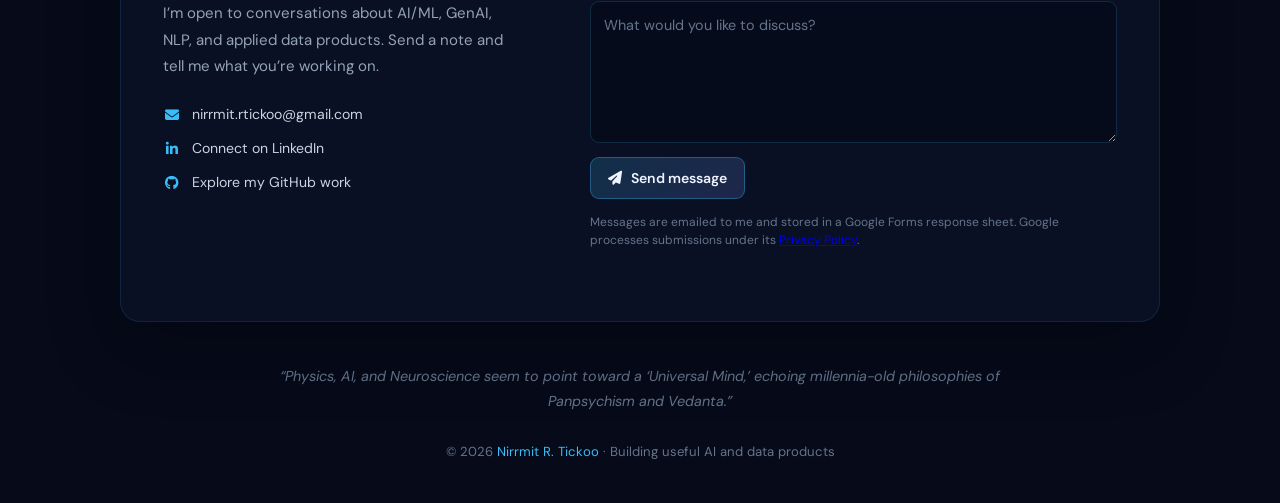
==== commit 1b54706c: "Refine logo to a restrained, professional monogram and wordmark Co-authored-by: Copilot <223556219+C" ====
--- a/index.html
+++ b/index.html
@@ -82,21 +82,15 @@
 .nav-inner{max-width:1280px;margin:0 auto;display:flex;align-items:center;justify-content:space-between;height:72px}
 nav.scrolled{background:rgba(7,11,26,.92);backdrop-filter:blur(20px);border-bottom:1px solid var(--border);height:64px}
 .logo{font-family:'Syne',sans-serif;font-weight:800;color:var(--text);text-decoration:none;display:flex;align-items:center;gap:12px;min-width:0}
-.logo-badge{position:relative;width:44px;height:44px;border-radius:13px;display:flex;align-items:center;justify-content:center;flex-shrink:0;padding:2px;overflow:hidden;isolation:isolate;transition:transform .35s cubic-bezier(.2,.8,.2,1),box-shadow .35s;box-shadow:0 0 18px rgba(56,189,248,.28)}
-.logo-badge::before{content:"";position:absolute;inset:-60%;z-index:-2;background:conic-gradient(from 0deg,#22d3ee,#818cf8,#a78bfa,#22d3ee);animation:logoSpin 5s linear infinite}
-.logo-badge::after{content:"";position:absolute;inset:2px;z-index:-1;border-radius:11px;background:linear-gradient(145deg,#0b1226,#070b1a)}
-.logo-mark{font:800 .8rem/1 'Syne',sans-serif;letter-spacing:-.3px;background:linear-gradient(135deg,#67e8f9,#a5b4fc 60%,#c4b5fd);-webkit-background-clip:text;background-clip:text;-webkit-text-fill-color:transparent}
-.logo-word{display:flex;flex-direction:column;line-height:1.1;gap:3px}
-.logo-name{font:800 .84rem 'Syne',sans-serif;letter-spacing:0;color:var(--text);white-space:nowrap}
-.logo-name b{color:var(--cyan);animation:logoBlink 1.1s steps(2,start) infinite}
-.logo-tag{font:500 .62rem 'DM Mono',monospace;letter-spacing:.16em;text-transform:uppercase;color:var(--muted);white-space:nowrap}
-.logo-tag i{color:var(--indigo);font-style:normal}
-.logo:hover .logo-badge{transform:rotate(-6deg) scale(1.06);box-shadow:0 0 26px rgba(129,140,248,.5)}
-@keyframes logoSpin{to{transform:rotate(360deg)}}
-@keyframes logoBlink{50%{opacity:.15}}
-@media(prefers-reduced-motion:reduce){.logo-badge::before,.logo-name b{animation:none}}
+.logo{gap:14px}
+.logo-badge{width:40px;height:40px;border-radius:8px;display:flex;align-items:center;justify-content:center;flex-shrink:0;border:1px solid rgba(148,163,184,.35);background:rgba(15,23,42,.6);transition:border-color .25s,background .25s}
+.logo-mark{font:700 .78rem/1 'Syne',sans-serif;letter-spacing:.08em;color:var(--text);padding-left:.08em}
+.logo-word{display:flex;flex-direction:column;line-height:1.15;gap:3px;padding-left:14px;border-left:1px solid rgba(148,163,184,.25)}
+.logo-name{font:700 .92rem 'Syne',sans-serif;letter-spacing:.01em;color:var(--text);white-space:nowrap}
+.logo-tag{font:500 .64rem 'DM Sans',sans-serif;letter-spacing:.16em;text-transform:uppercase;color:var(--muted);white-space:nowrap}
+.logo:hover .logo-badge{border-color:var(--cyan);background:rgba(56,189,248,.08)}
 @media(max-width:1100px) and (min-width:769px){.logo-word{display:none}}
-@media(max-width:480px){.logo-badge{width:40px;height:40px}.logo-tag{display:none}.logo-name{font-size:.8rem}.logo{gap:10px}}
+@media(max-width:480px){.logo{gap:12px}.logo-word{padding-left:12px}.logo-tag{display:none}.logo-name{font-size:.86rem}}
 @media(max-width:340px){.logo-word{display:none}}
 .nav-cta{white-space:nowrap}
 .nav-links{display:flex;align-items:center;gap:2rem}
@@ -462,7 +456,7 @@
   <div class="nav-inner">
     <a href="#" class="logo" aria-label="Nirrmit R. Tickoo - back to top">
       <span class="logo-badge" aria-hidden="true"><span class="logo-mark">NRT</span></span>
-      <span class="logo-word"><span class="logo-name">Nirrmit<b>.</b>Tickoo</span><span class="logo-tag">AI / ML <i>&middot;</i> GenAI</span></span>
+      <span class="logo-word"><span class="logo-name">Nirrmit R. Tickoo</span><span class="logo-tag">AI / ML &amp; GenAI Engineer</span></span>
     </a>
     <button class="menu-toggle" id="menuToggle" type="button" aria-expanded="false" aria-controls="siteNavigation" aria-label="Open navigation menu">
       <i class="fas fa-bars" aria-hidden="true"></i><span>Menu</span>
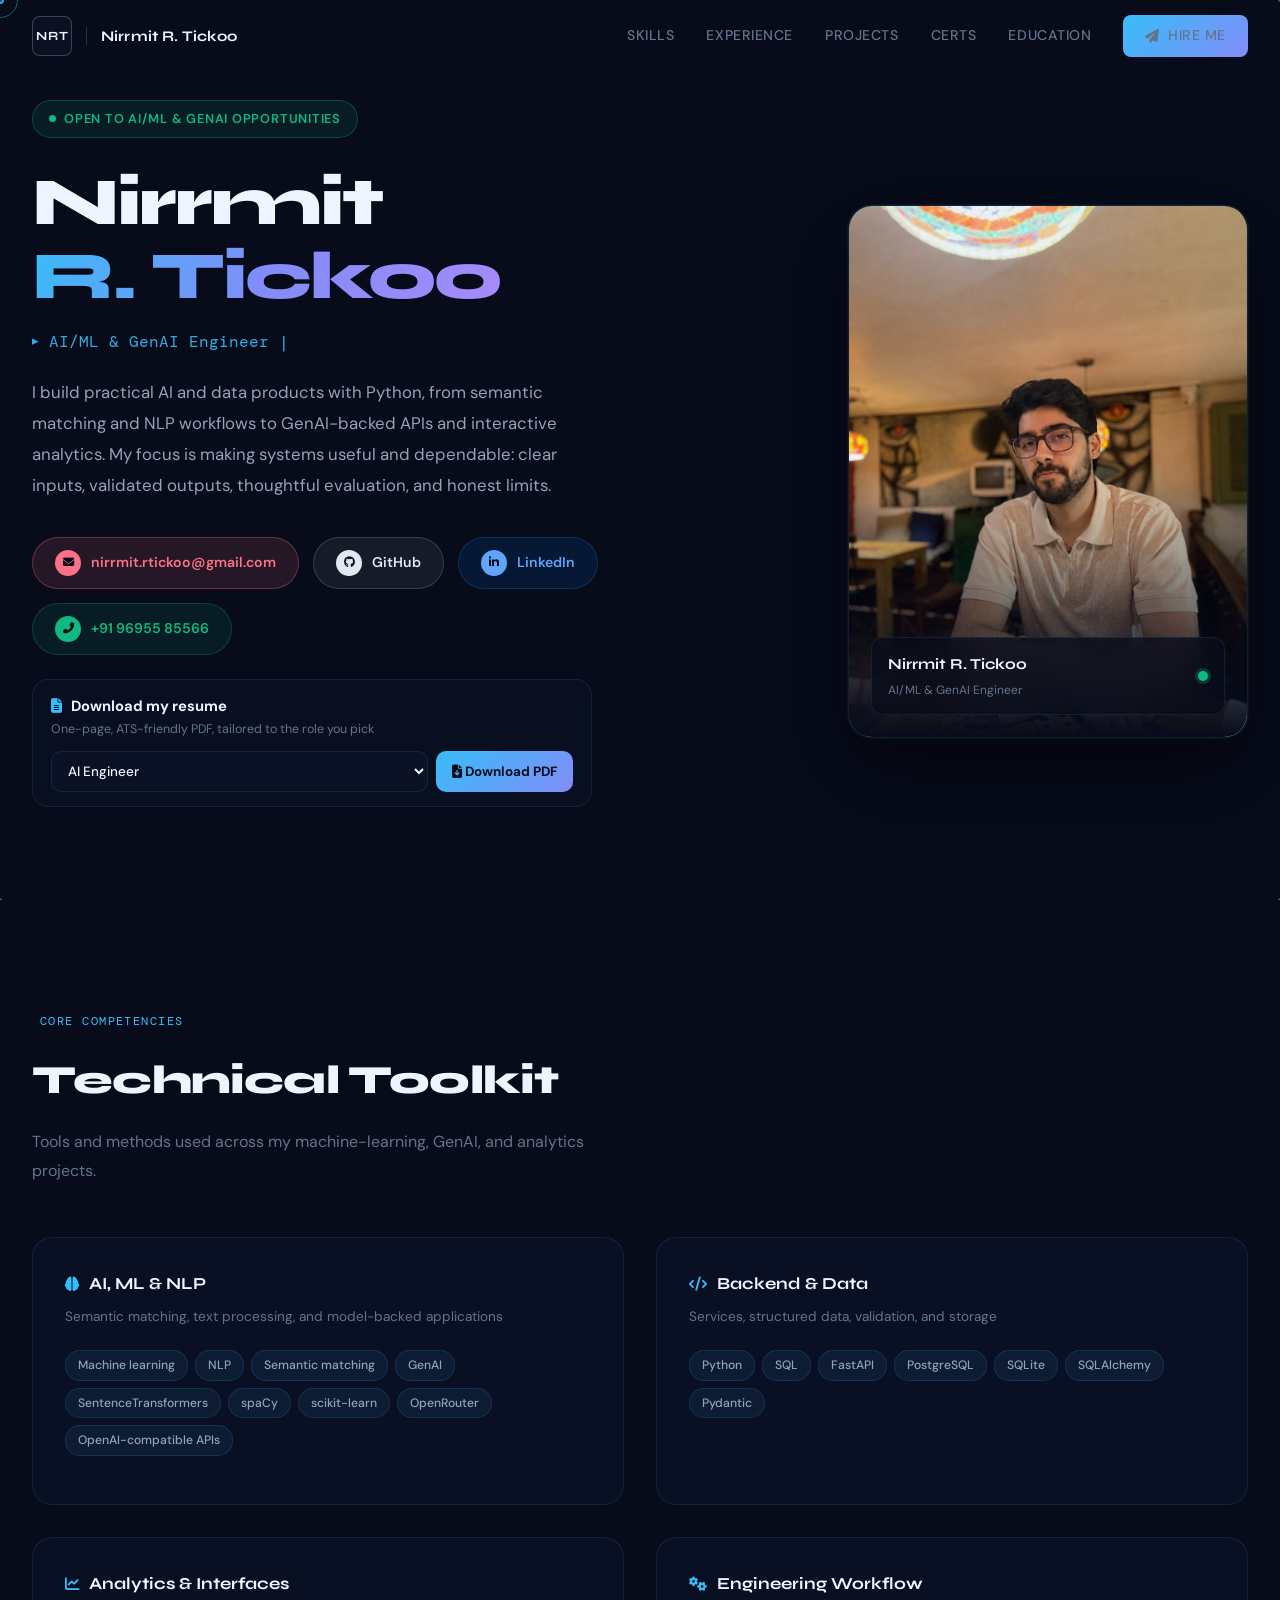
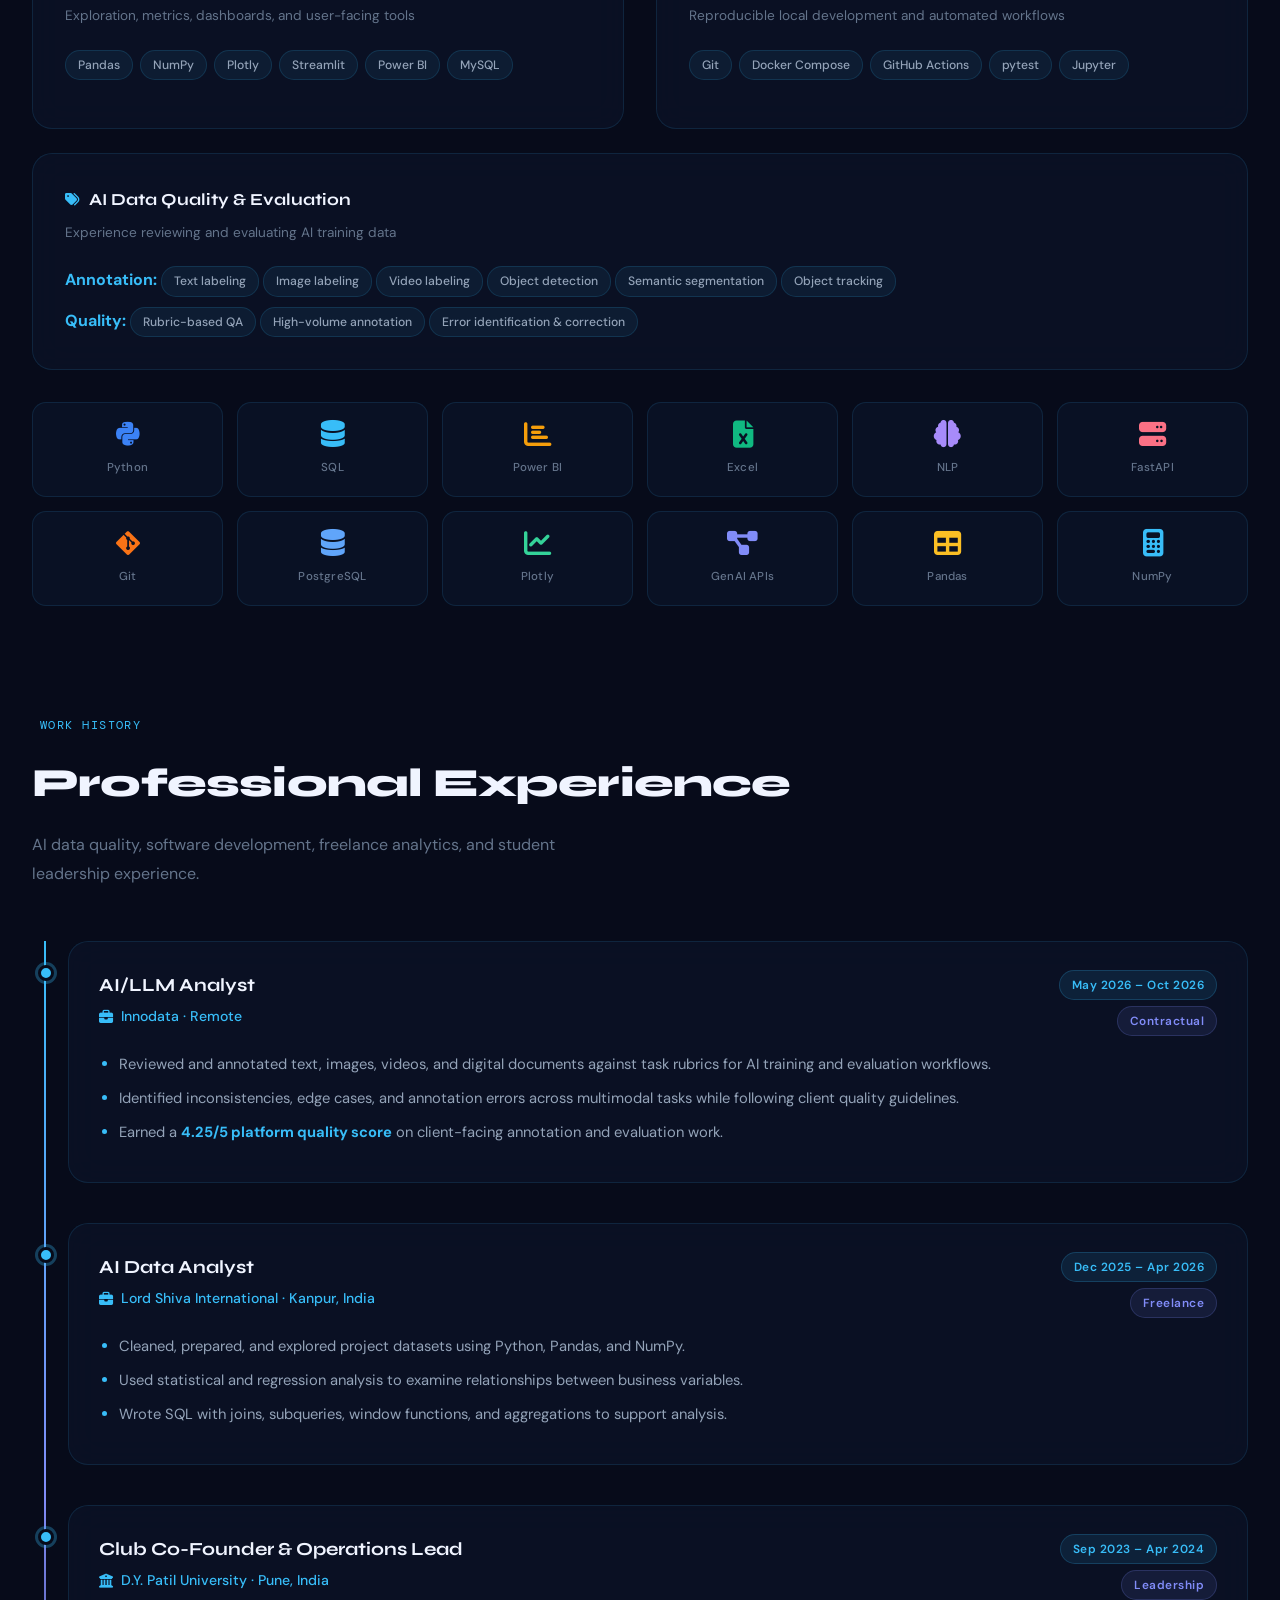
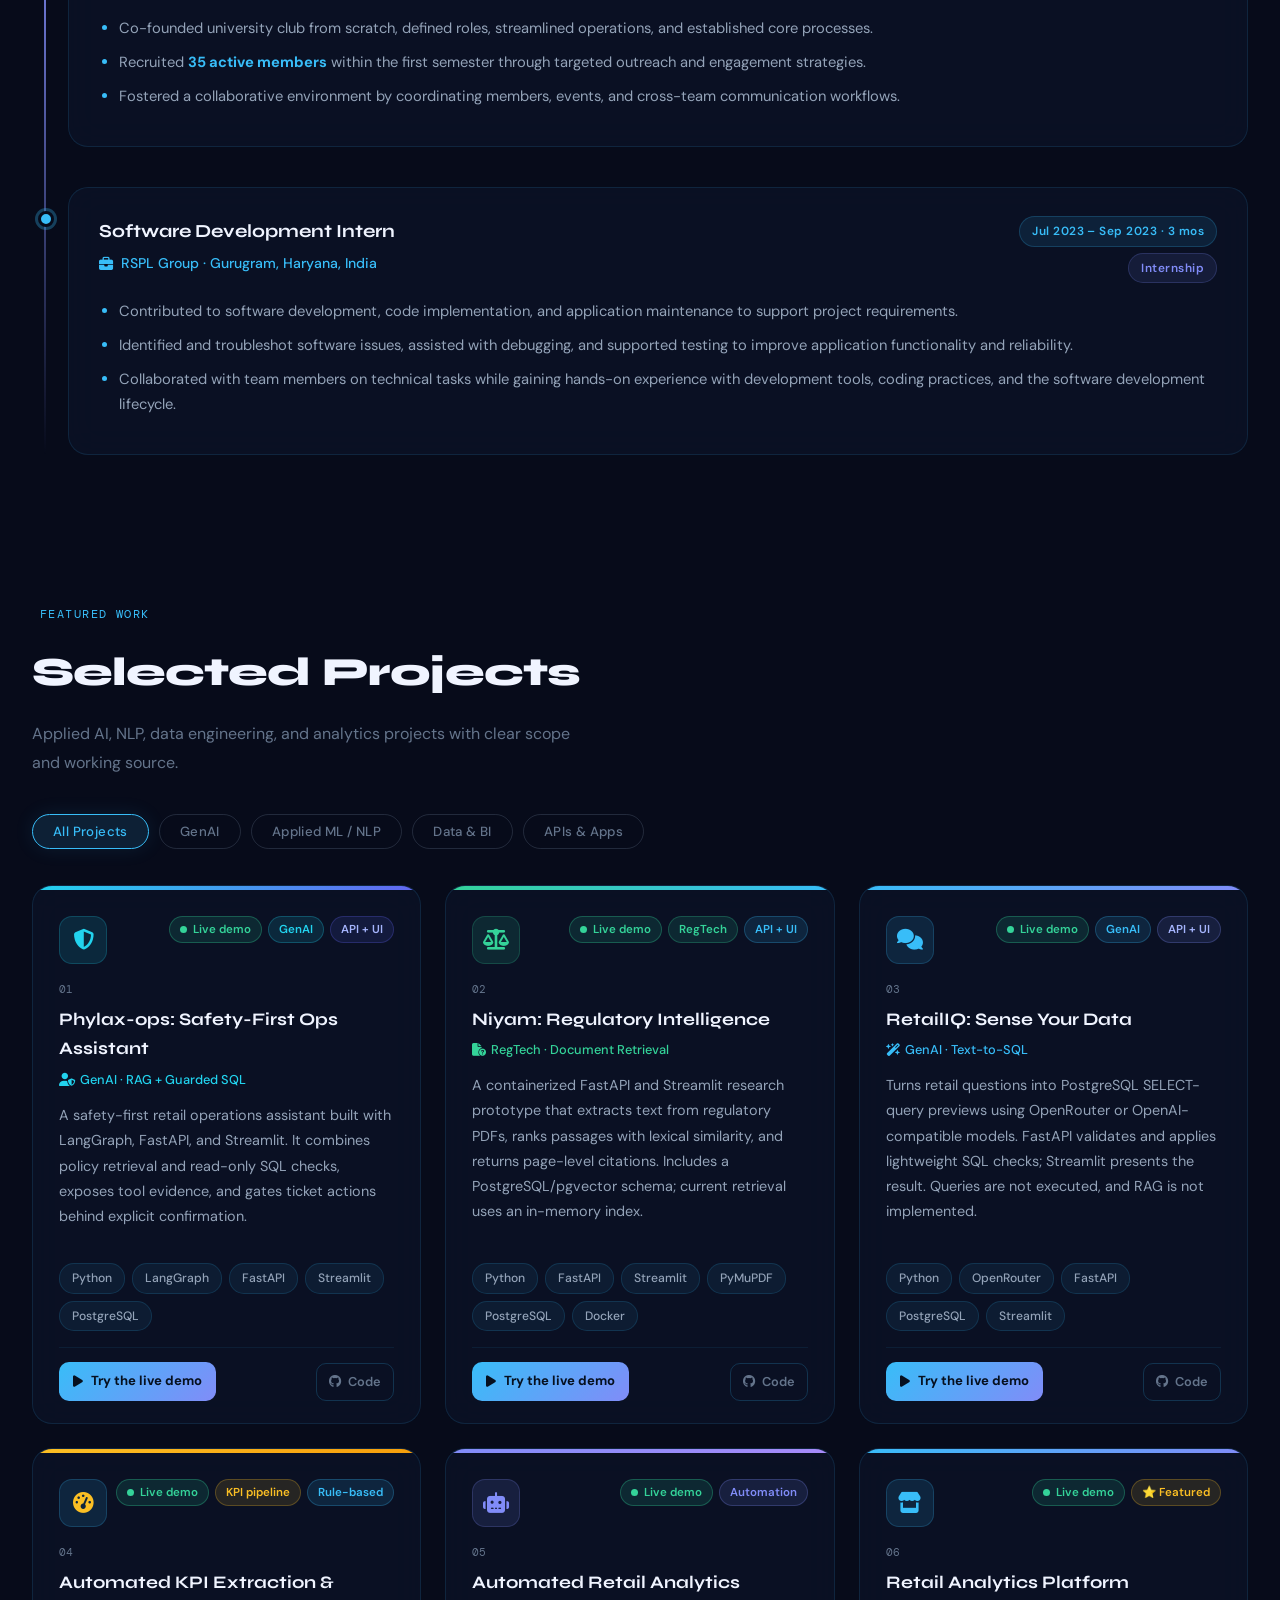
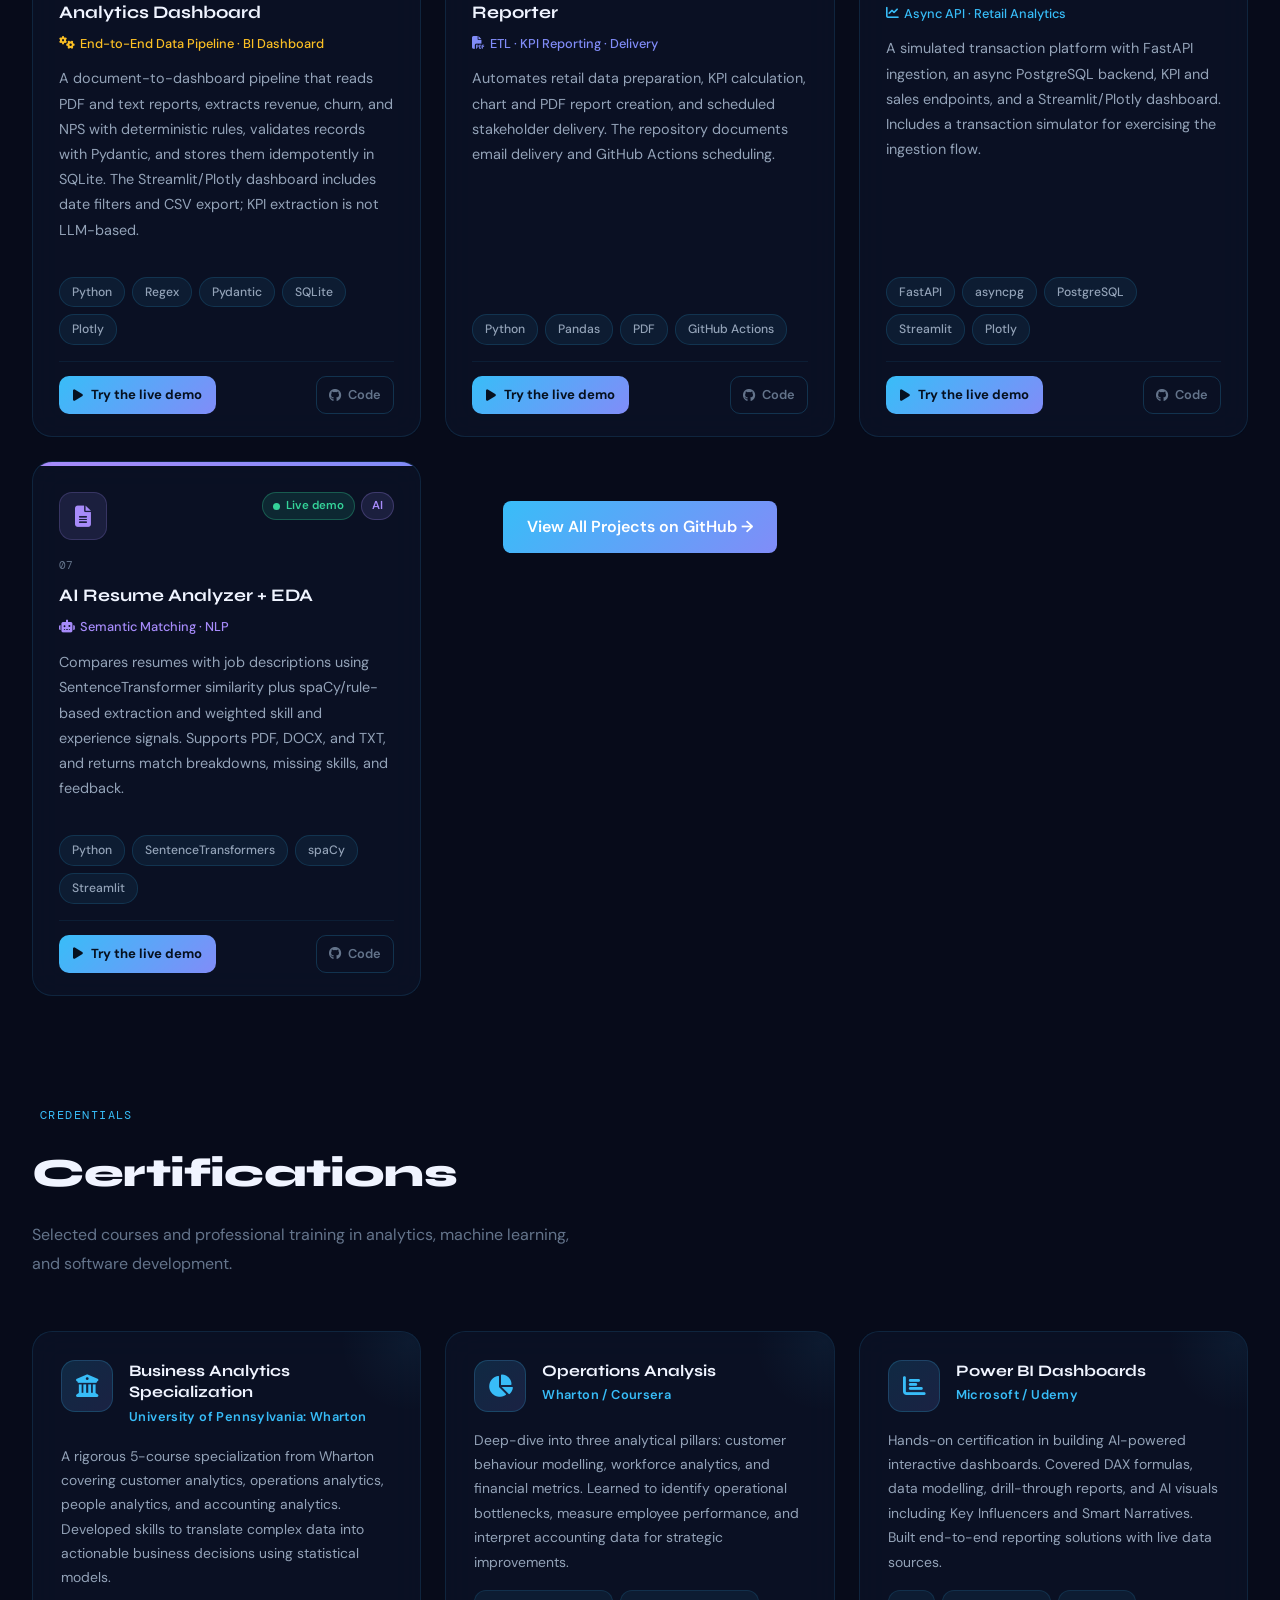
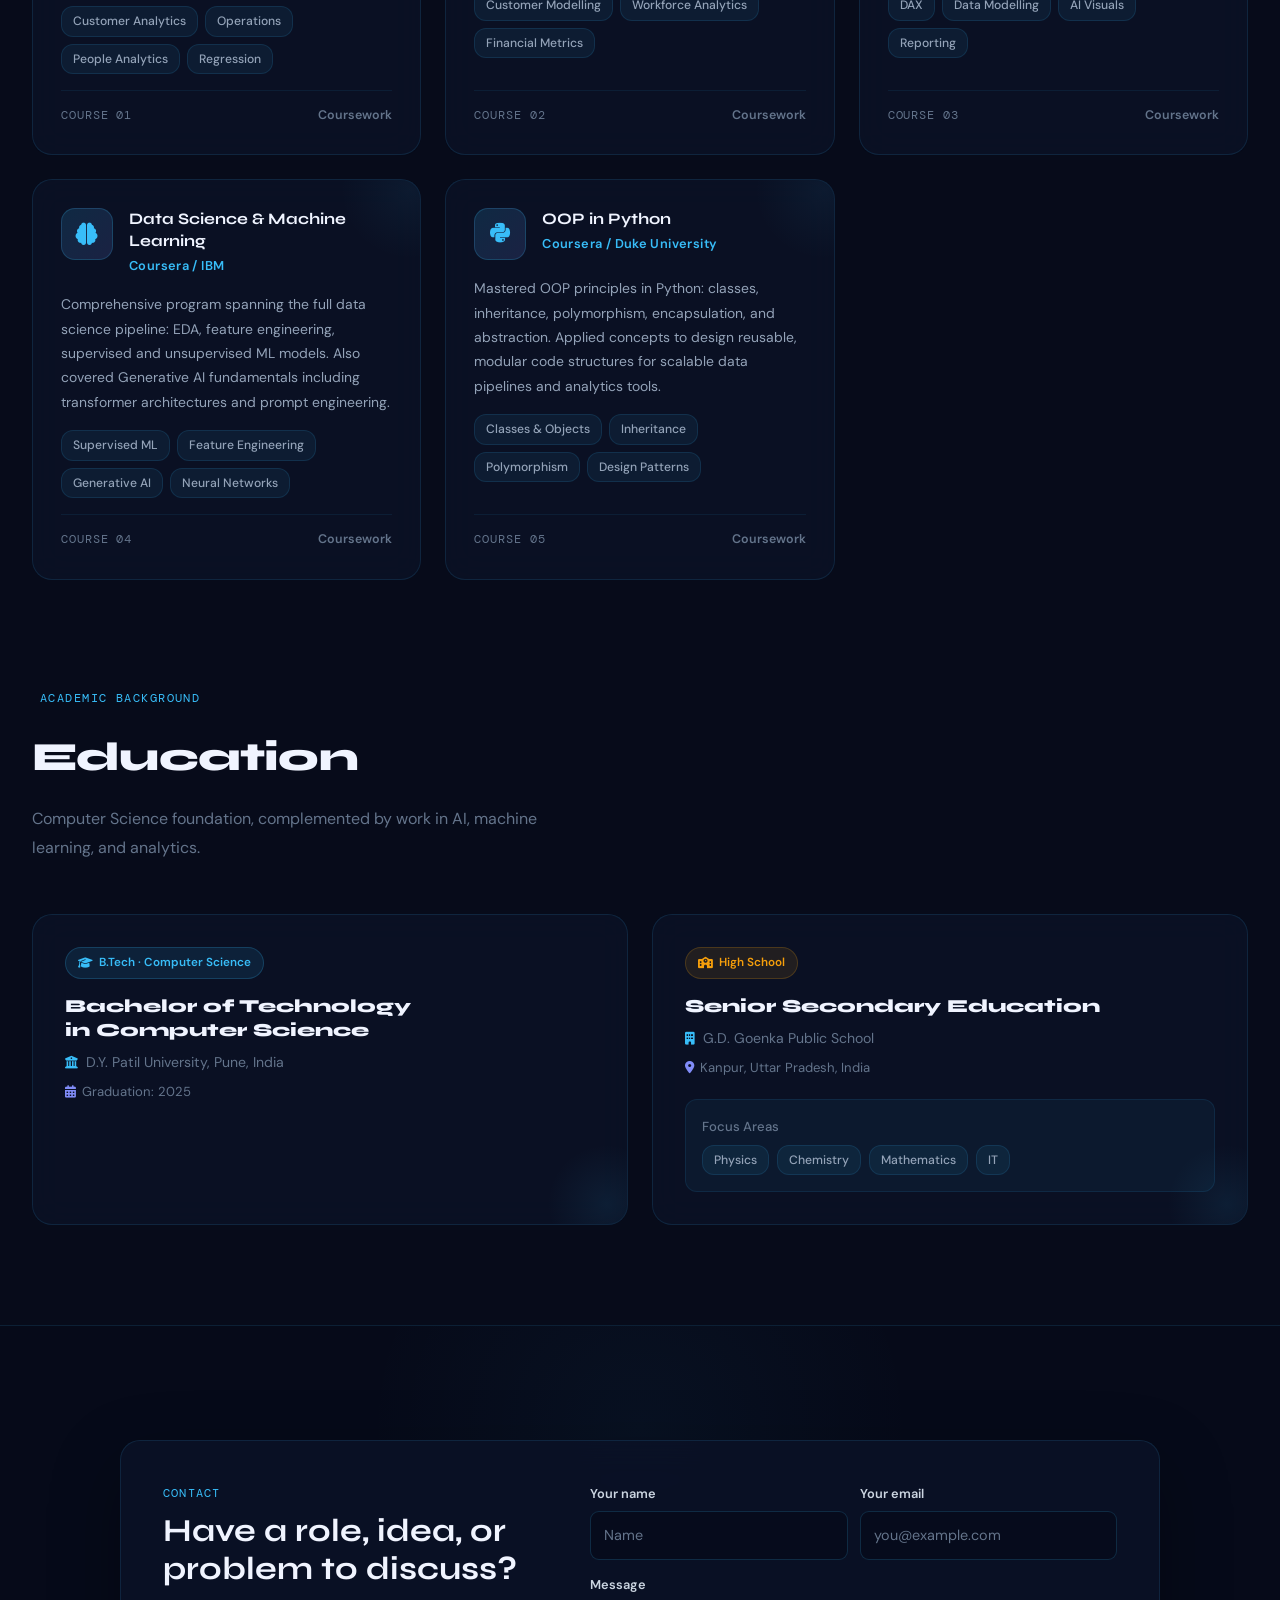
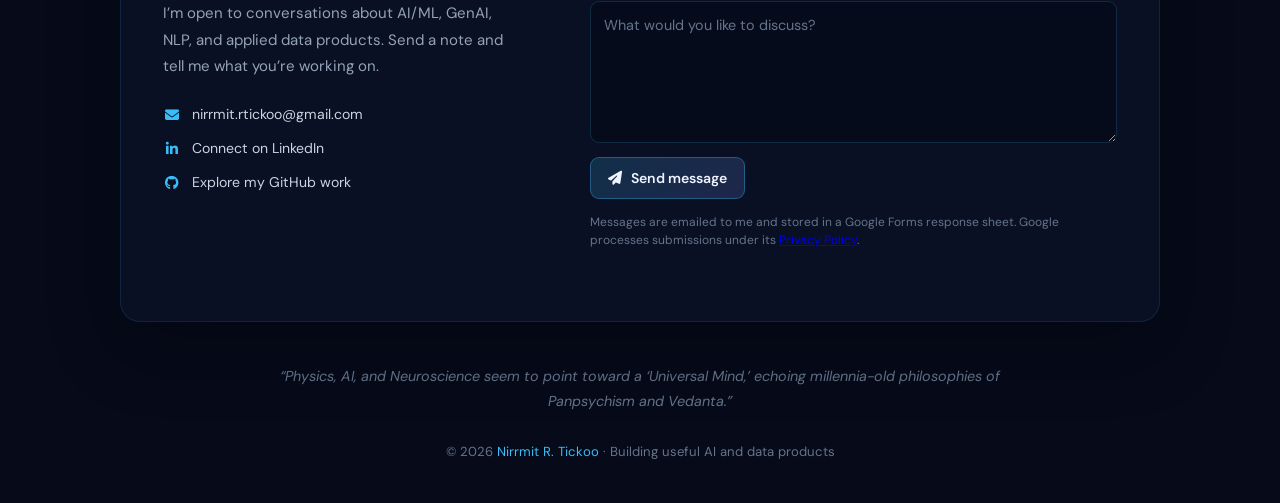
==== commit 3047c735: "Remove role tagline under name in header logo Co-authored-by: Copilot <223556219+Copilot@users.norep" ====
--- a/index.html
+++ b/index.html
@@ -456,7 +456,7 @@
   <div class="nav-inner">
     <a href="#" class="logo" aria-label="Nirrmit R. Tickoo - back to top">
       <span class="logo-badge" aria-hidden="true"><span class="logo-mark">NRT</span></span>
-      <span class="logo-word"><span class="logo-name">Nirrmit R. Tickoo</span><span class="logo-tag">AI / ML &amp; GenAI Engineer</span></span>
+      <span class="logo-word"><span class="logo-name">Nirrmit R. Tickoo</span></span>
     </a>
     <button class="menu-toggle" id="menuToggle" type="button" aria-expanded="false" aria-controls="siteNavigation" aria-label="Open navigation menu">
       <i class="fas fa-bars" aria-hidden="true"></i><span>Menu</span>
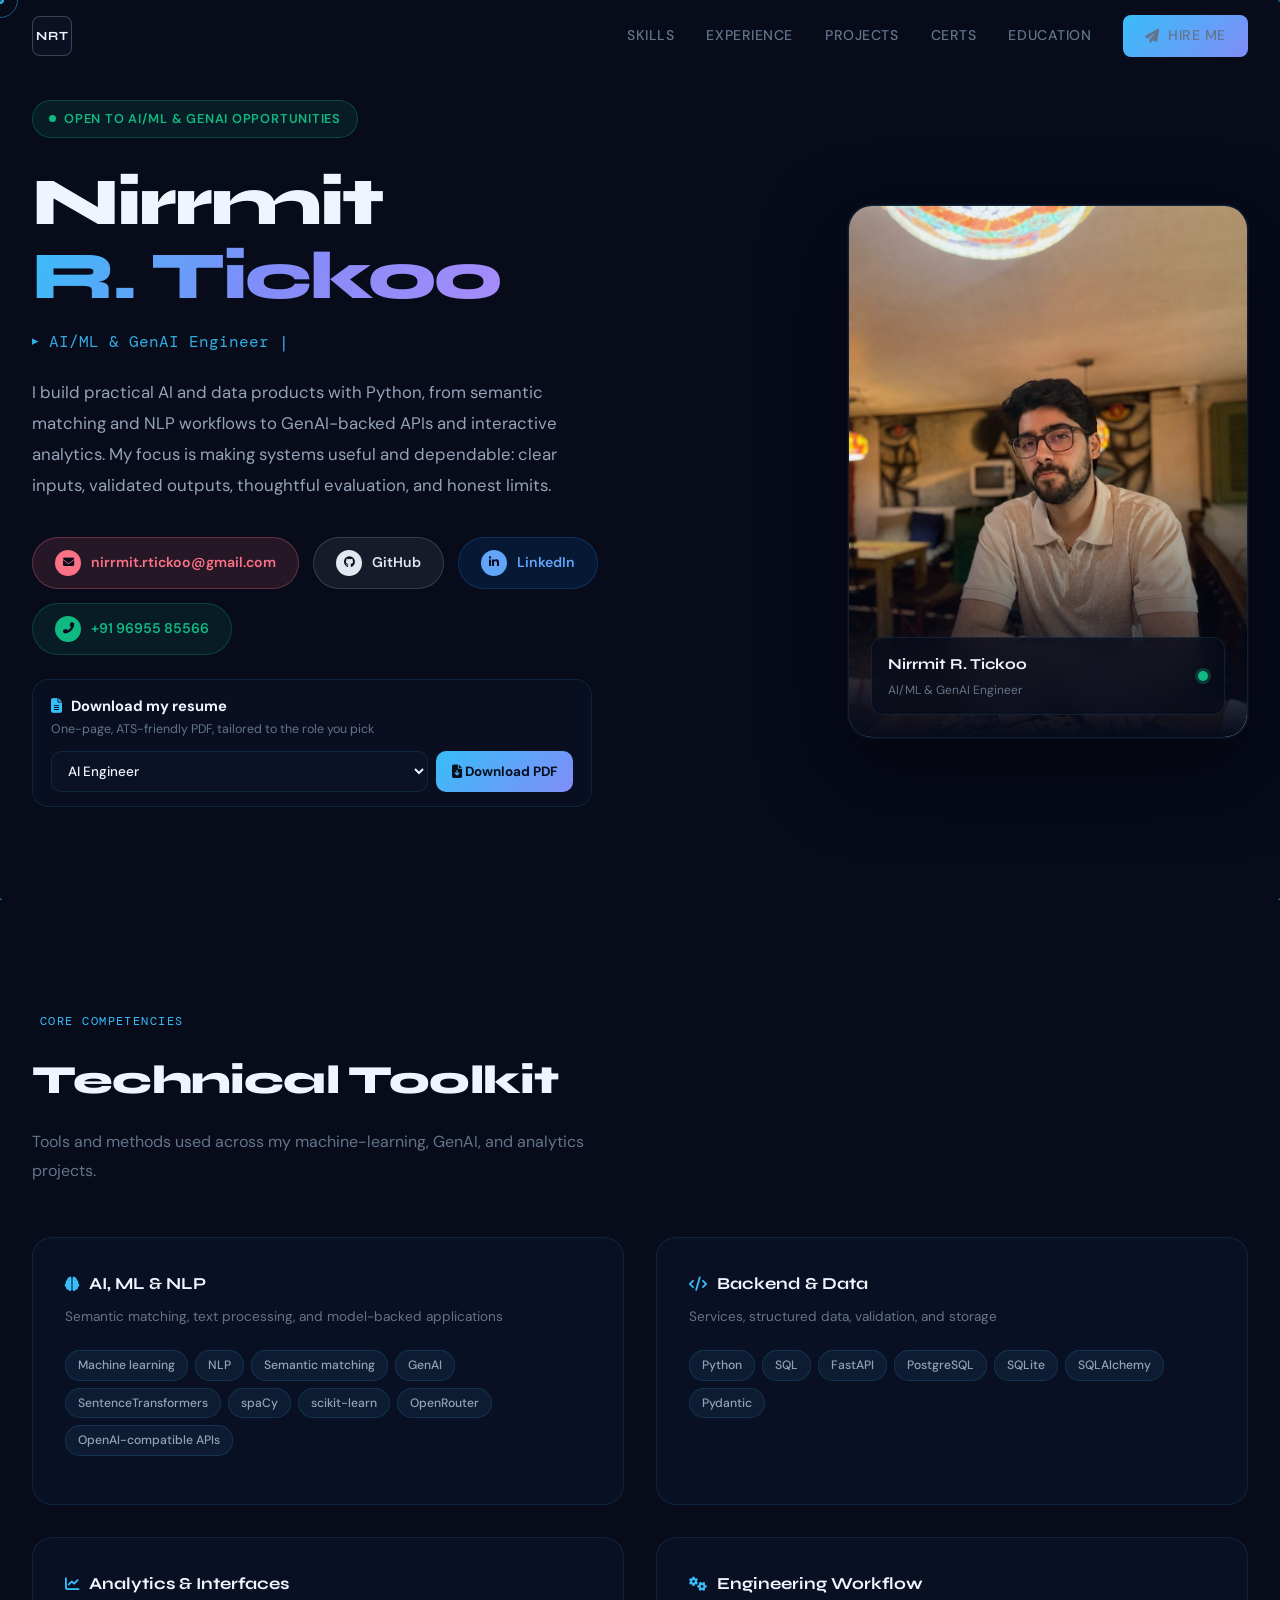
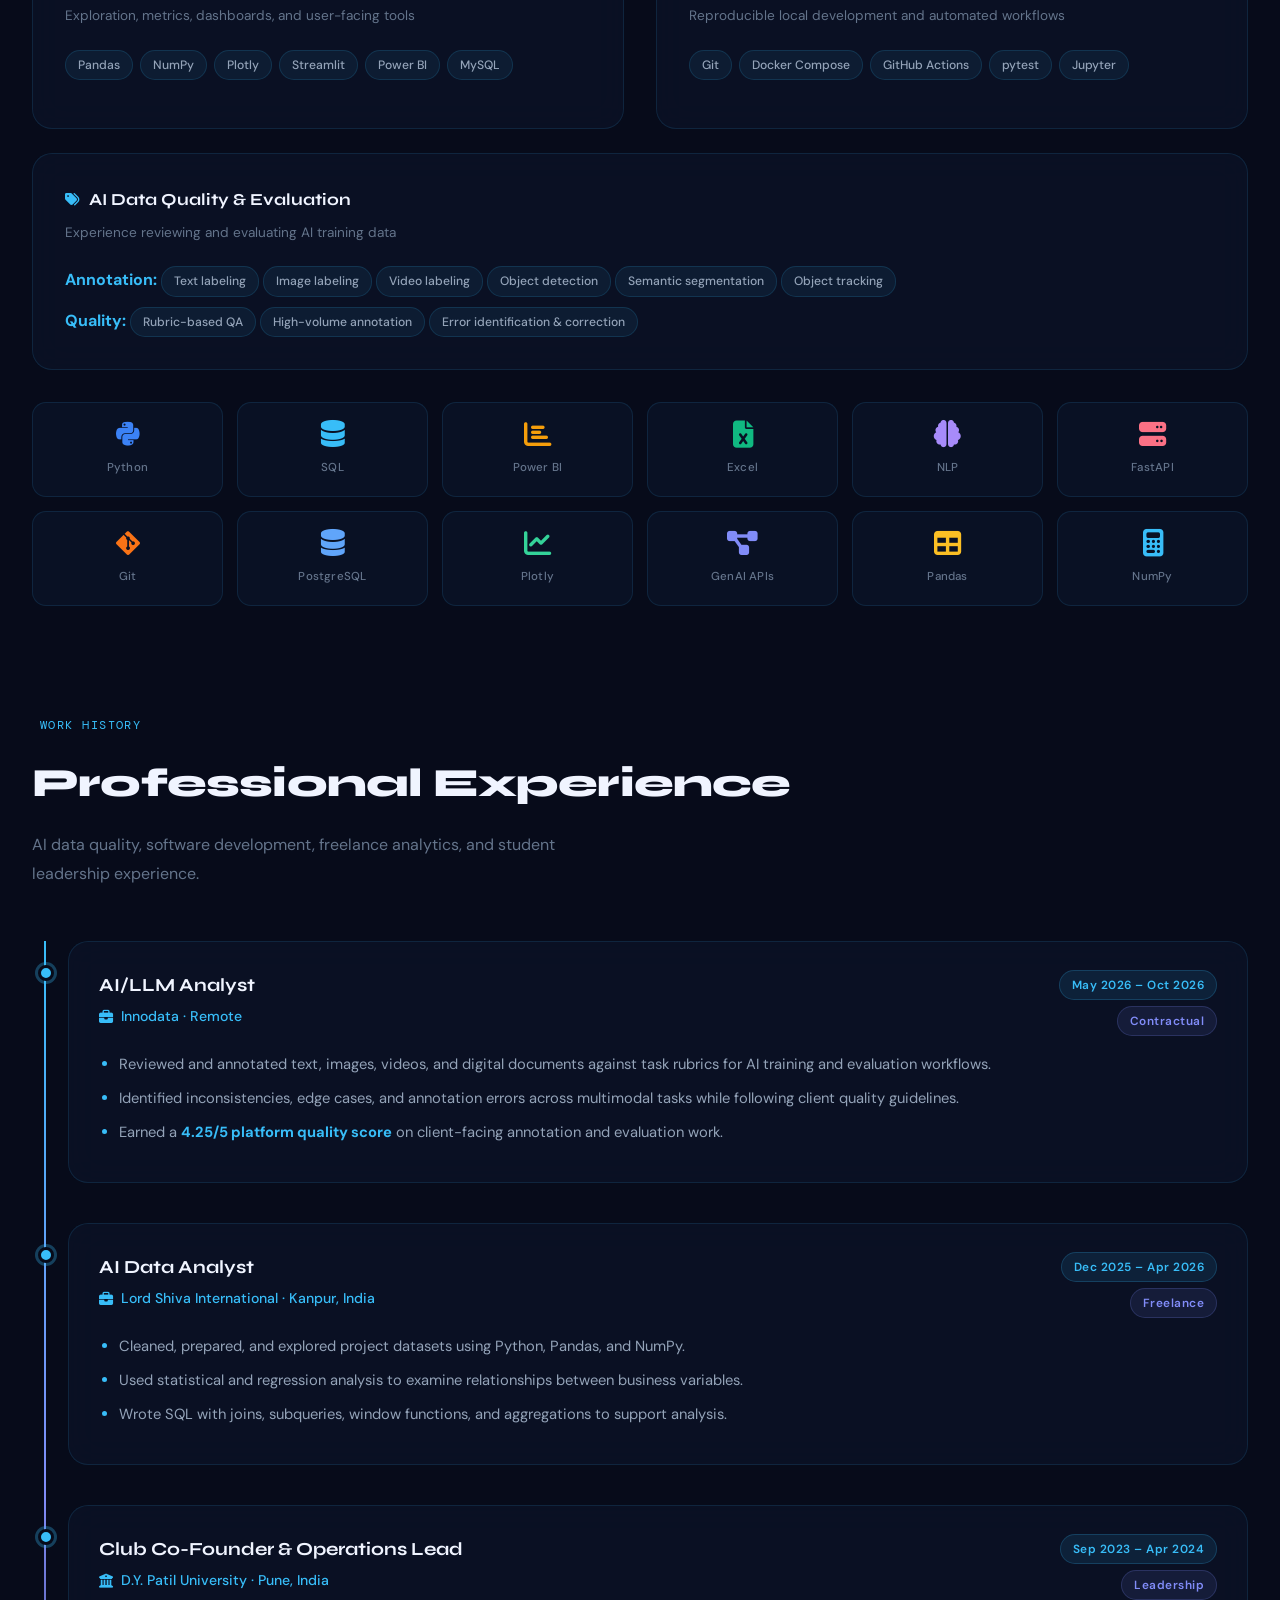
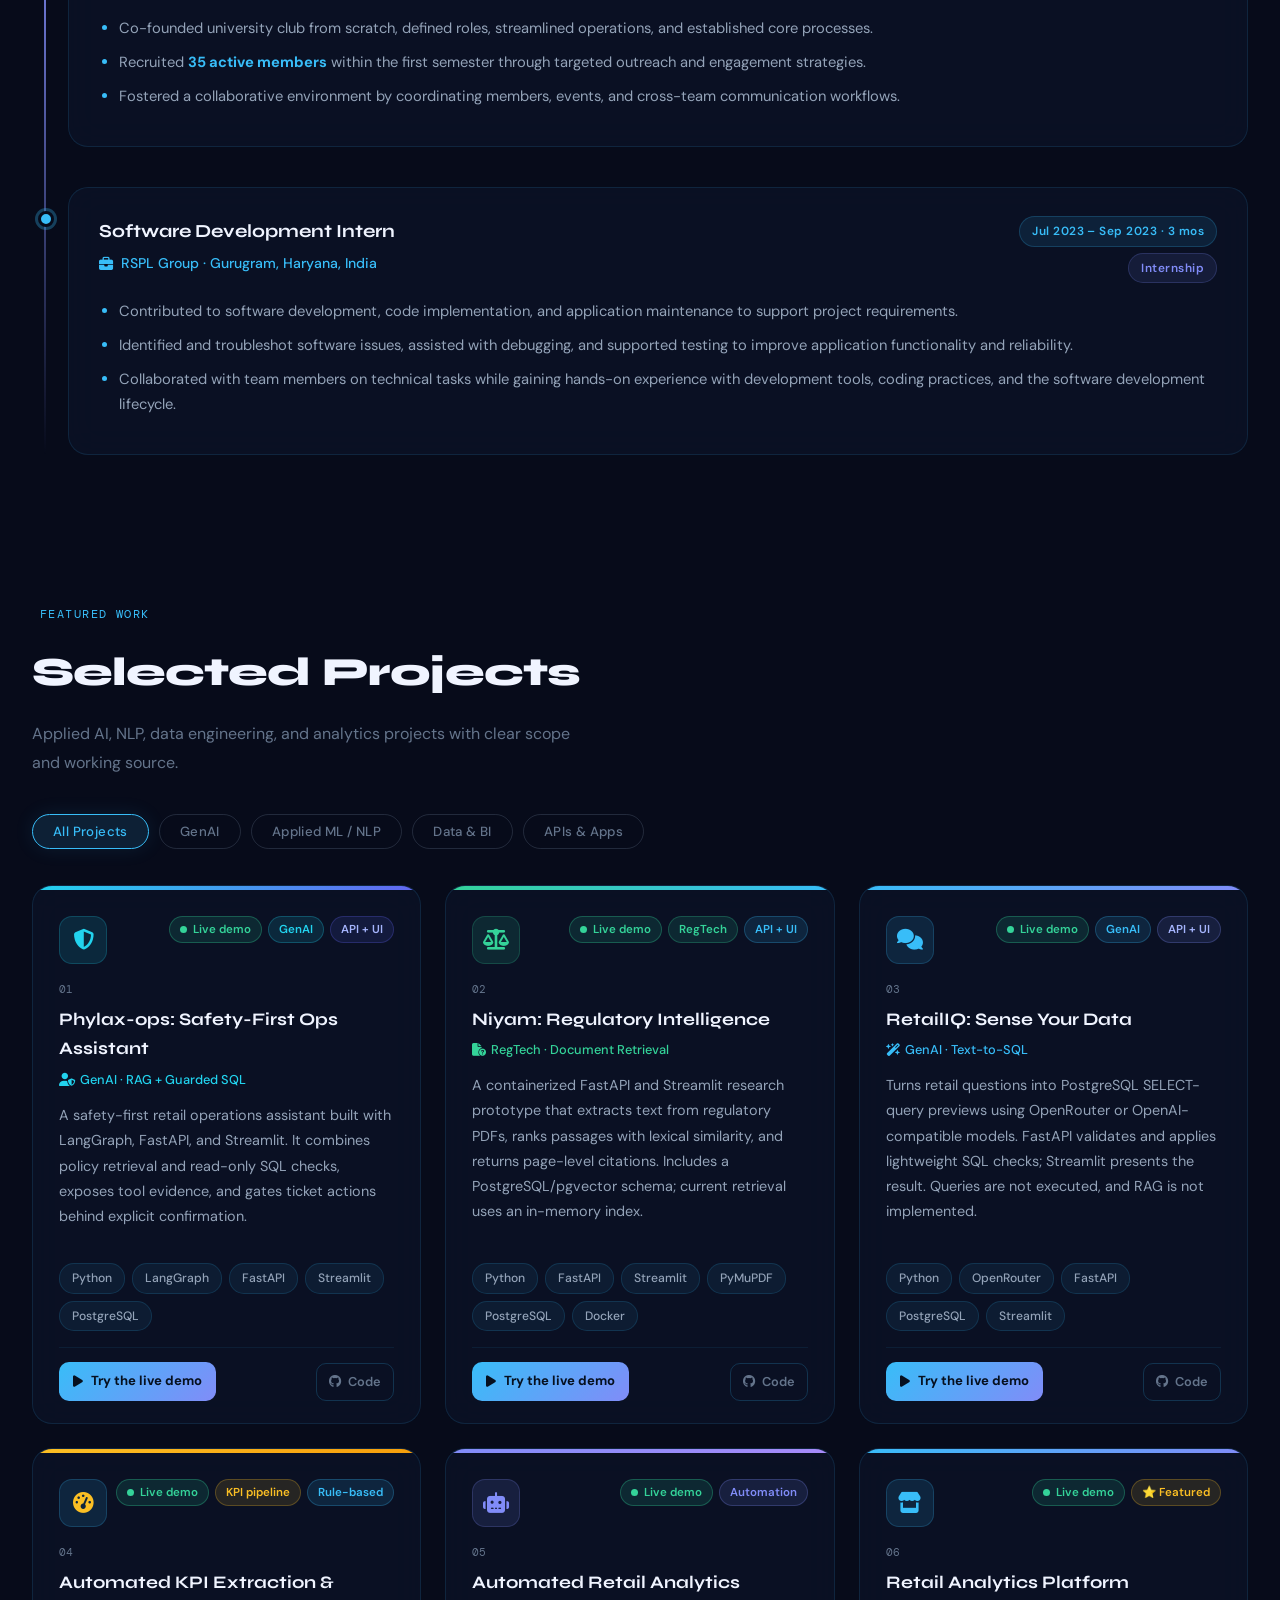
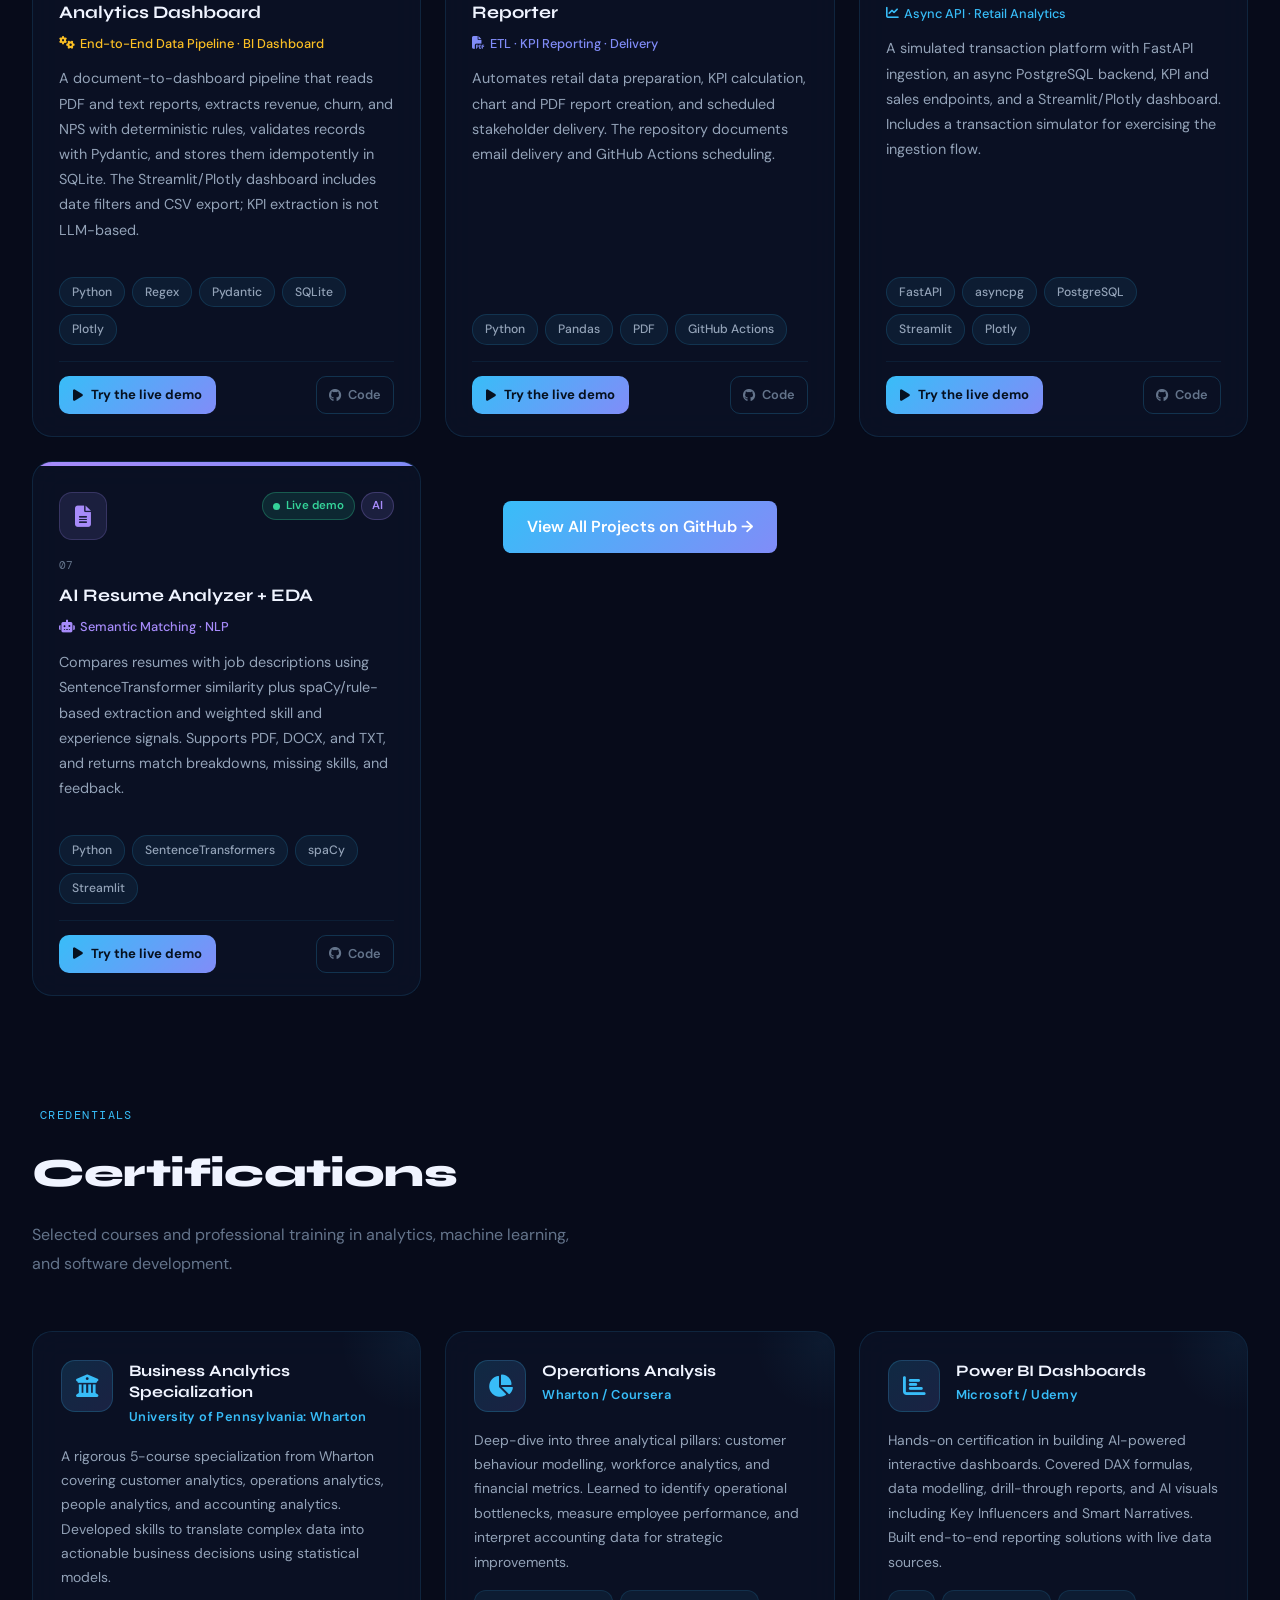
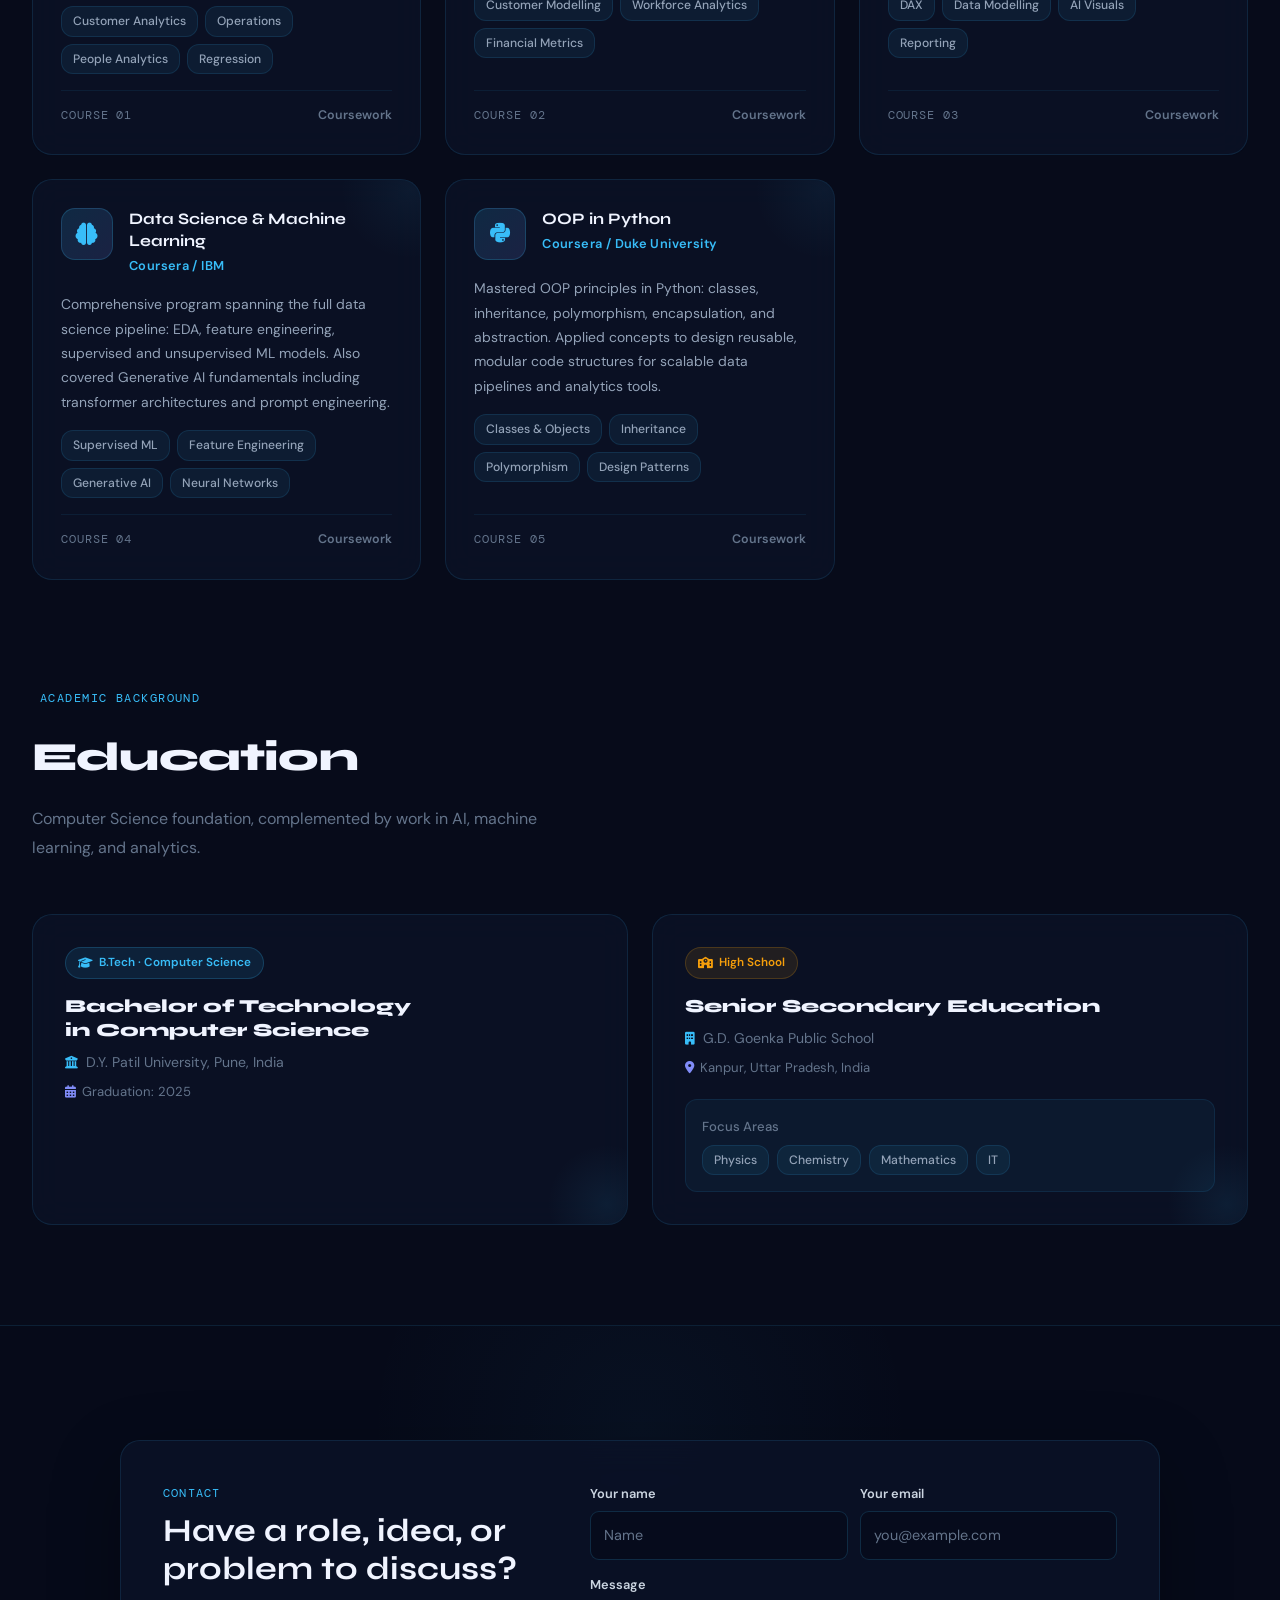
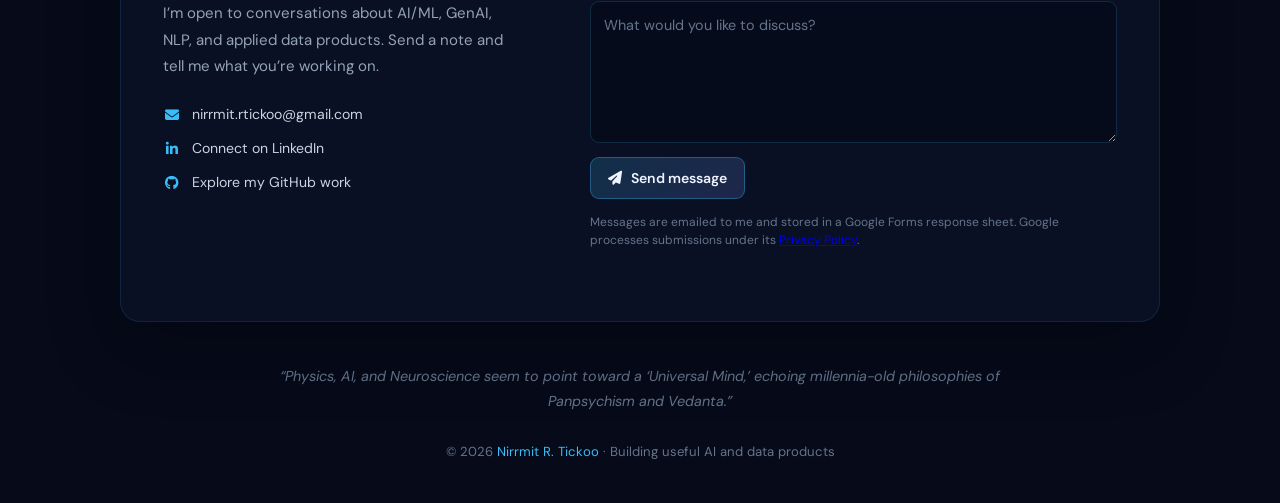
==== commit 80a8efce: "Header logo: monogram only Co-authored-by: Copilot <223556219+Copilot@users.noreply.github.com>" ====
--- a/index.html
+++ b/index.html
@@ -456,7 +456,7 @@
   <div class="nav-inner">
     <a href="#" class="logo" aria-label="Nirrmit R. Tickoo - back to top">
       <span class="logo-badge" aria-hidden="true"><span class="logo-mark">NRT</span></span>
-      <span class="logo-word"><span class="logo-name">Nirrmit R. Tickoo</span></span>
+      
     </a>
     <button class="menu-toggle" id="menuToggle" type="button" aria-expanded="false" aria-controls="siteNavigation" aria-label="Open navigation menu">
       <i class="fas fa-bars" aria-hidden="true"></i><span>Menu</span>
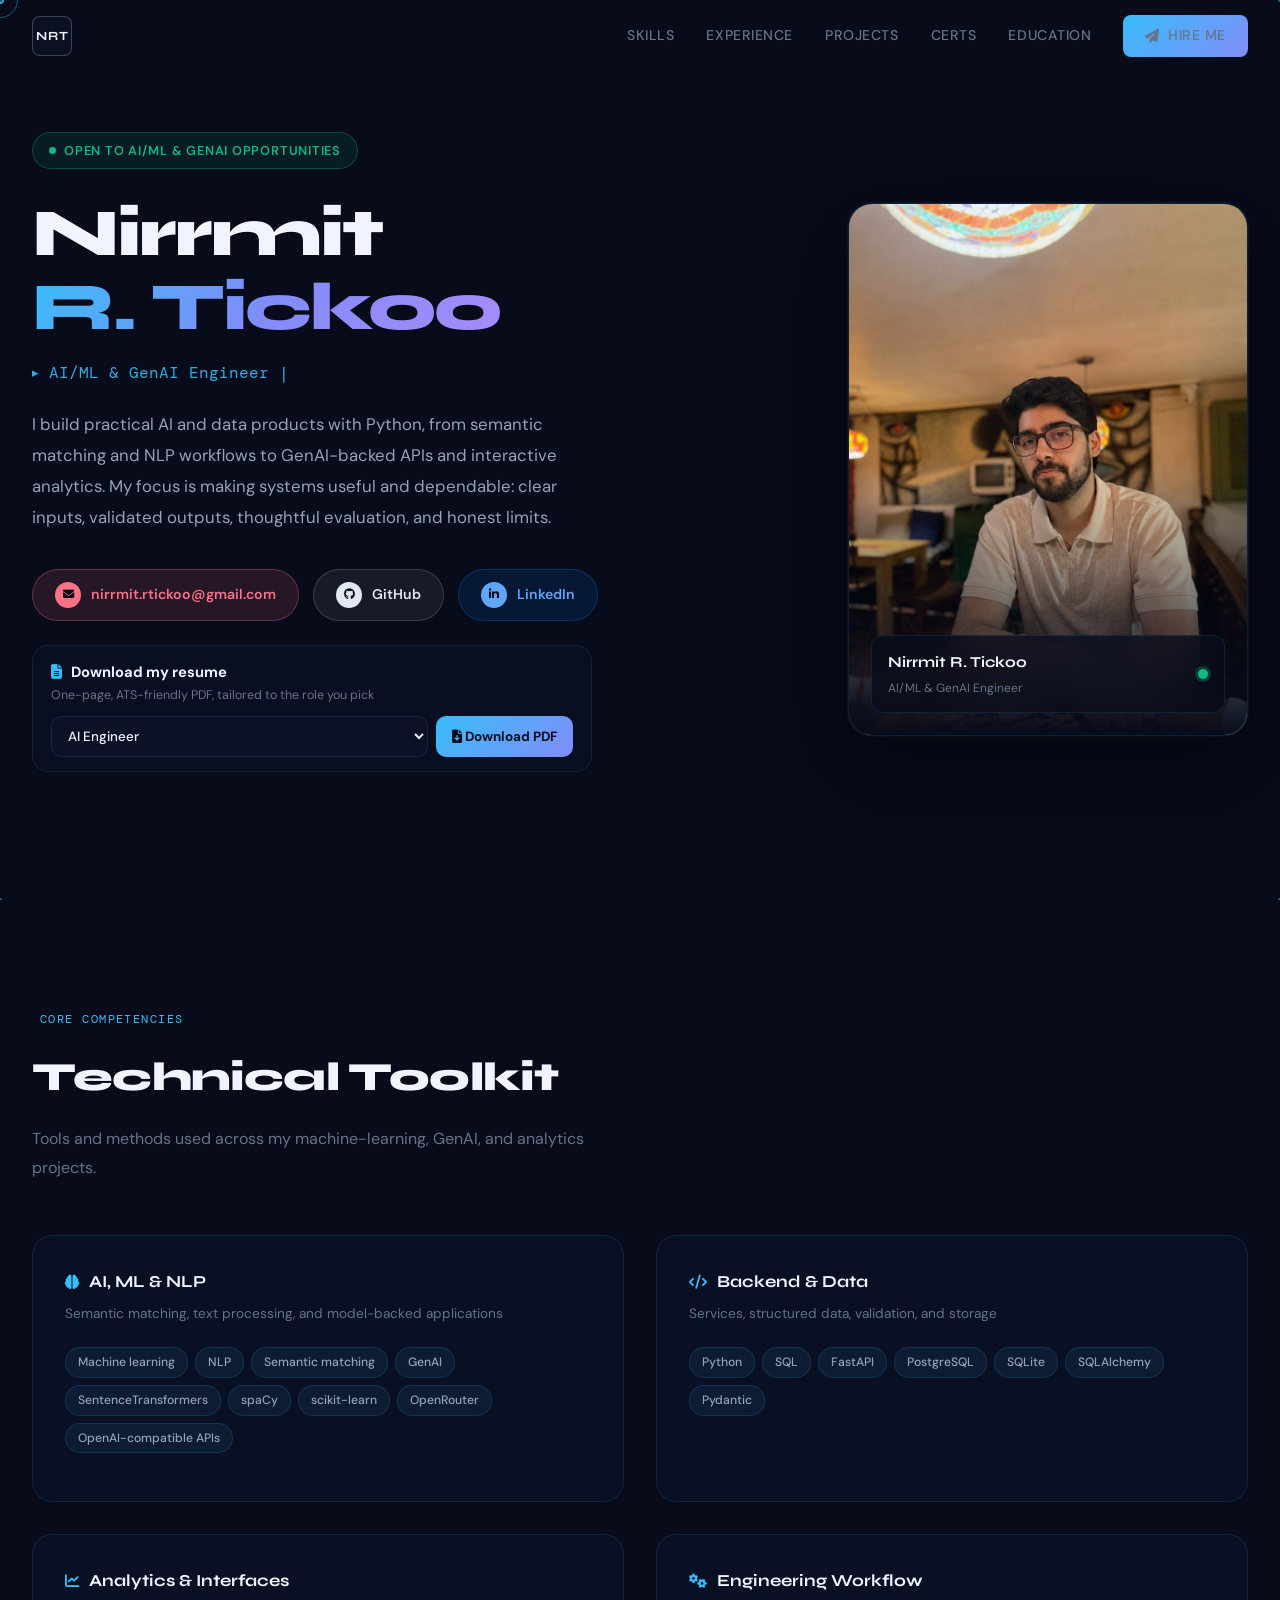
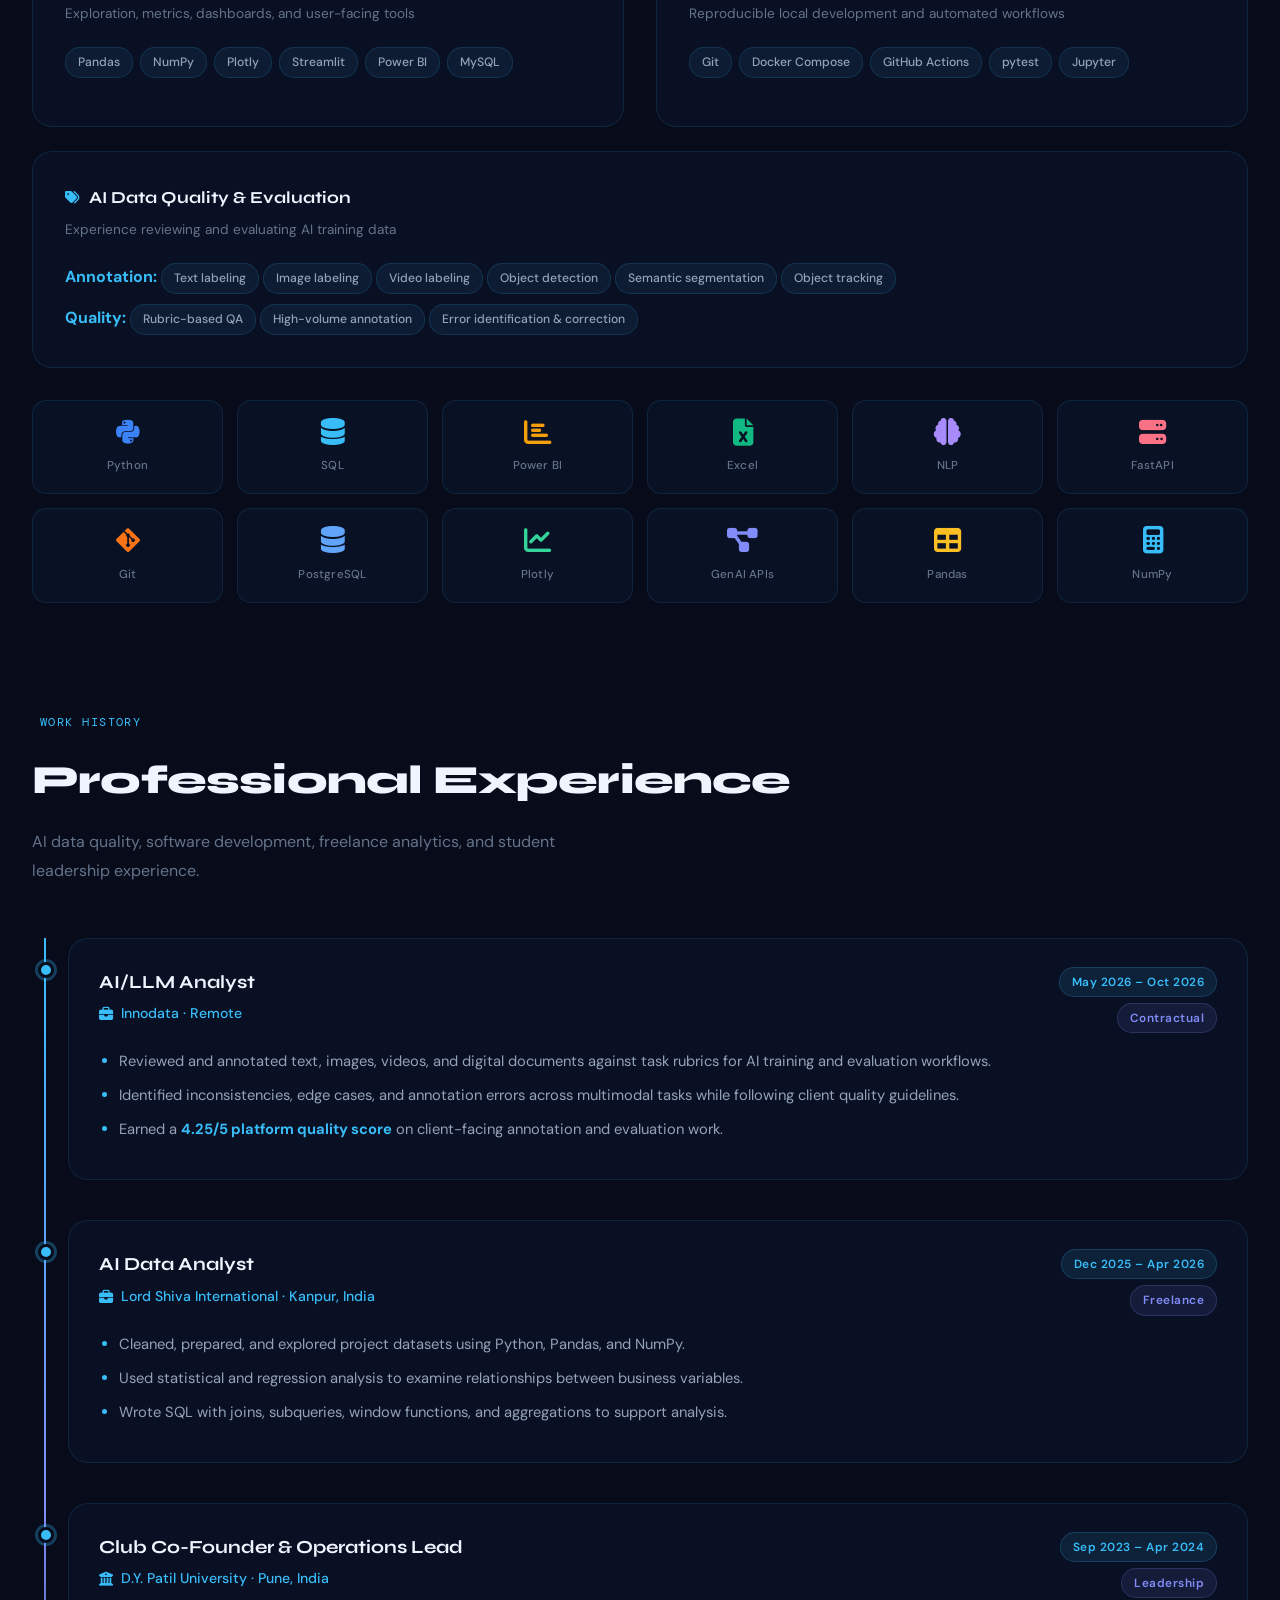
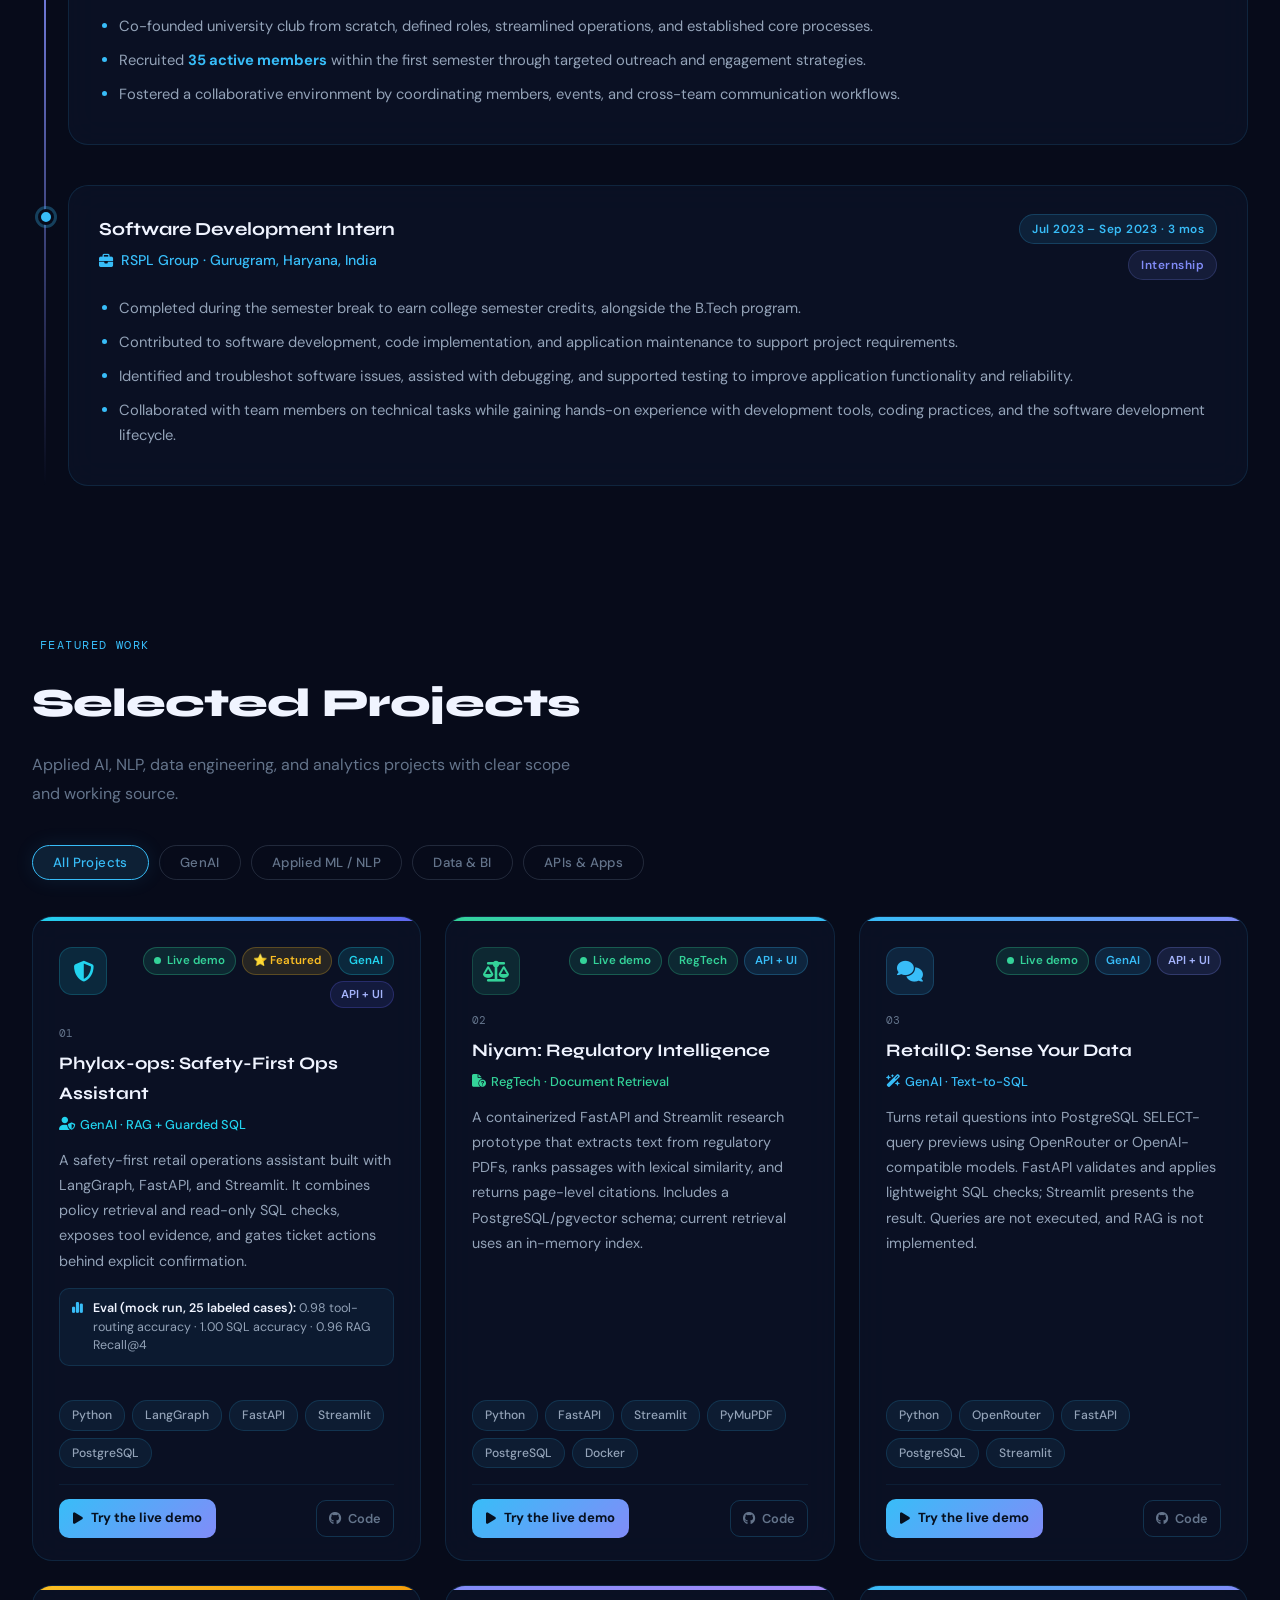
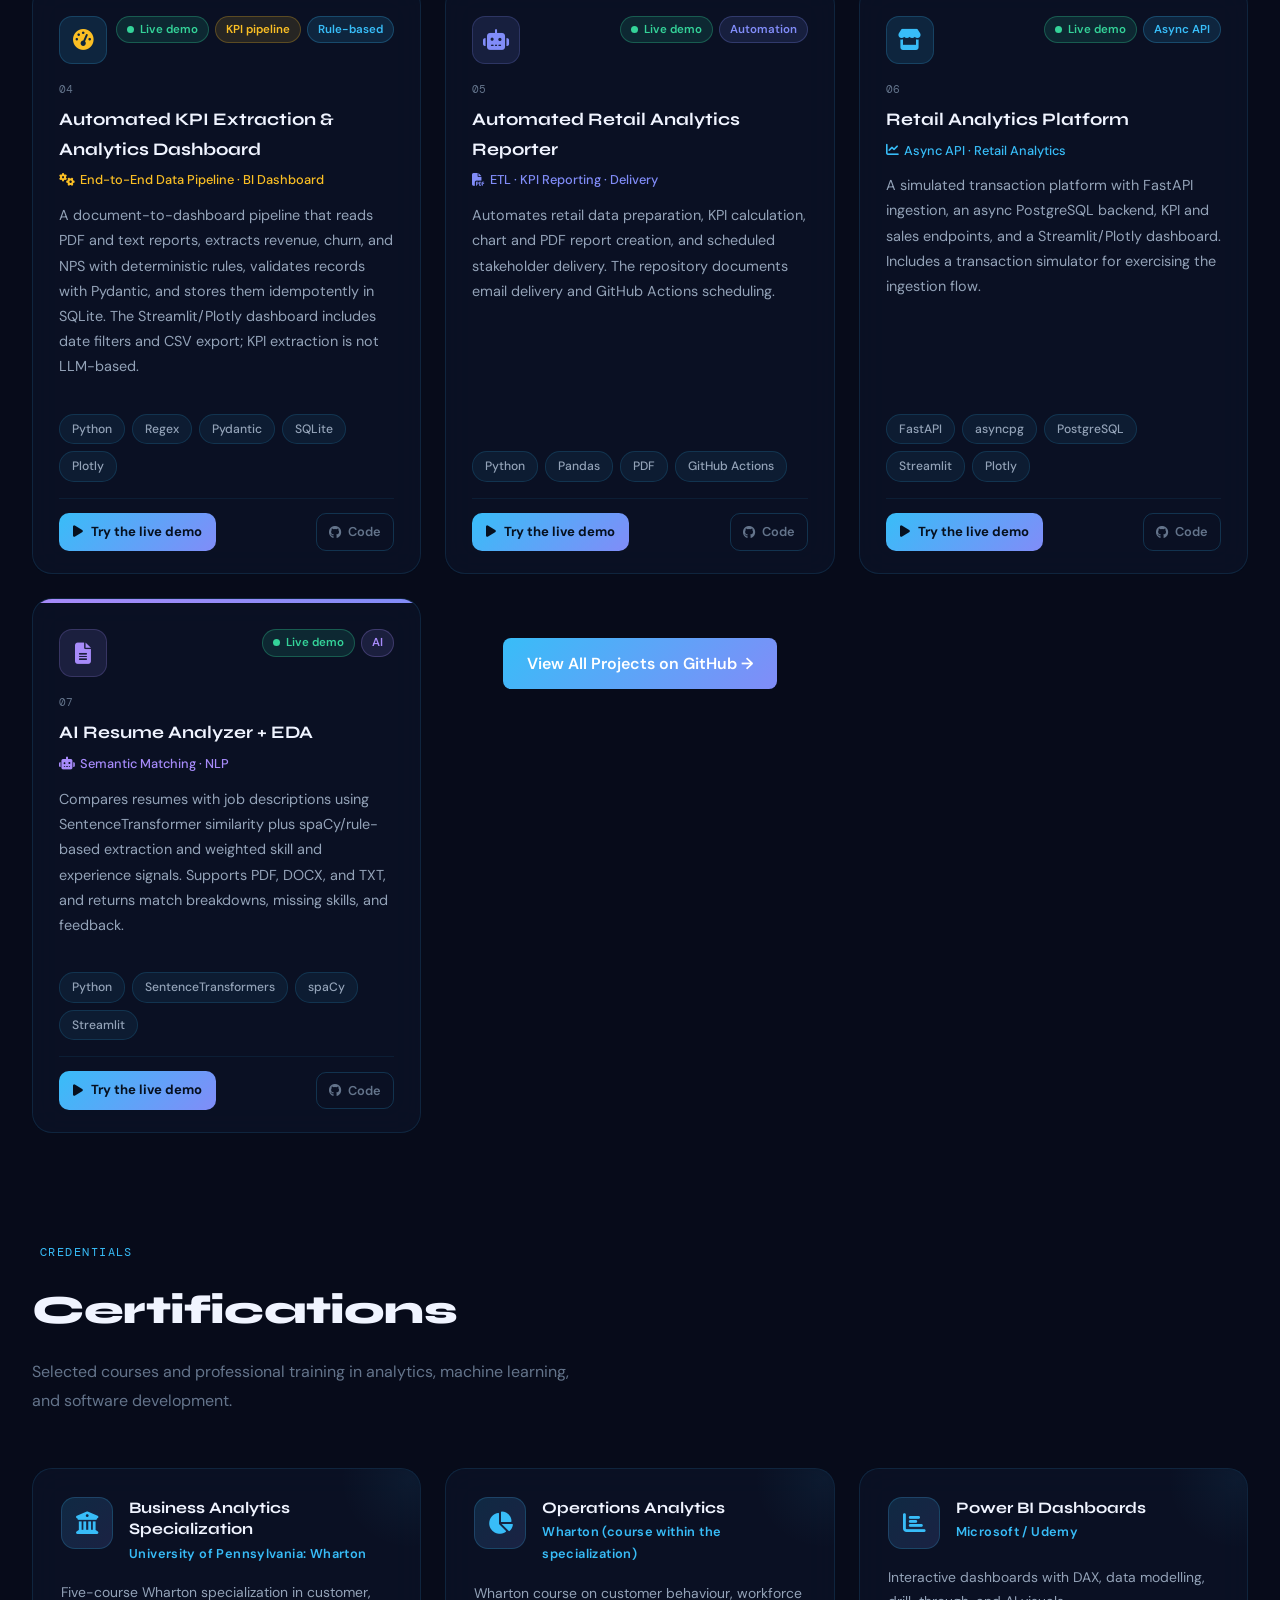
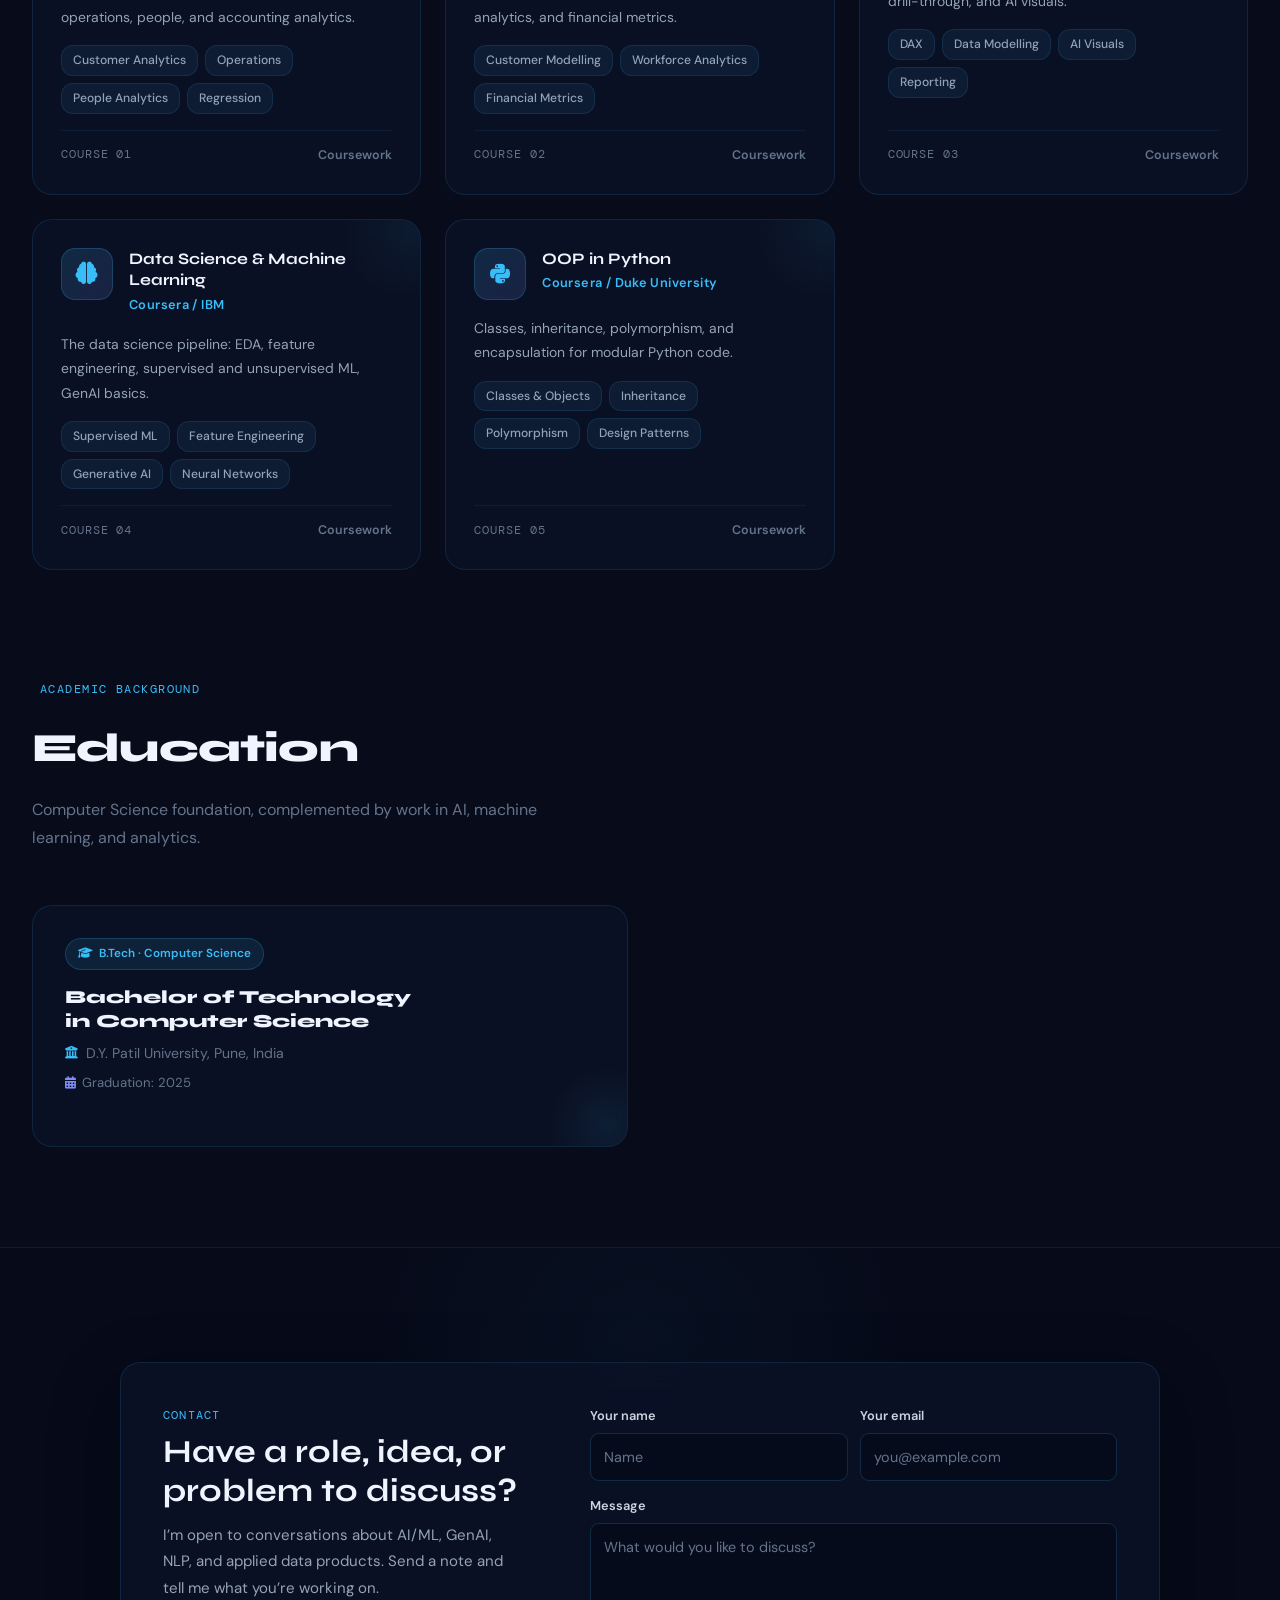
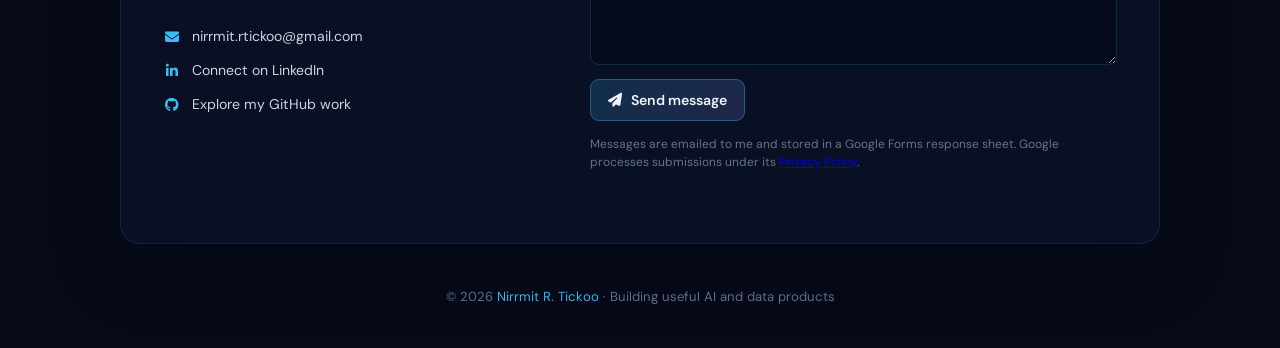
==== commit 376d18f9: "Portfolio polish: eval results on Phylax, feature GenAI project, condense certs, remove phone/quote/" ====
--- a/index.html
+++ b/index.html
@@ -246,6 +246,9 @@
 .proj-title{font-family:'Syne',sans-serif;font-size:1.1rem;font-weight:700;margin-bottom:5px}
 .proj-type{font-size:.8rem;font-weight:500;display:flex;align-items:center;gap:5px;margin-bottom:12px}
 .proj-desc{color:#94a3b8;font-size:.9rem;line-height:1.75}
+.proj-result{display:flex;gap:10px;align-items:flex-start;margin-top:14px;padding:10px 12px;border-radius:10px;background:rgba(56,189,248,.06);border:1px solid rgba(56,189,248,.14);font-size:.78rem;line-height:1.5;color:#94a3b8}
+.proj-result i{color:var(--cyan);margin-top:3px}
+.proj-result b{color:var(--text);font-weight:600}
 .proj-footer{padding:18px 26px 22px;margin-top:16px}
 .proj-tags{display:flex;flex-wrap:wrap;gap:7px;margin-bottom:16px}
 .p-tag{padding:4px 12px;background:rgba(56,189,248,.07);border:1px solid rgba(56,189,248,.15);border-radius:15px;font-size:.76rem;color:#94a3b8;font-weight:500;transition:var(--tr)}
@@ -484,7 +487,6 @@
         <a href="mailto:nirrmit.rtickoo@gmail.com" class="h-btn h-btn-email"><span class="h-btn-icon"><i class="fas fa-envelope"></i></span> nirrmit.rtickoo@gmail.com</a>
         <a href="https://github.com/Nirrmitt" target="_blank" class="h-btn h-btn-gh"><span class="h-btn-icon"><i class="fab fa-github"></i></span> GitHub</a>
         <a href="https://www.linkedin.com/in/n-r-t/" target="_blank" rel="noopener noreferrer" class="h-btn h-btn-li"><span class="h-btn-icon"><i class="fab fa-linkedin-in"></i></span> LinkedIn</a>
-        <a href="tel:+919695585566" class="h-btn h-btn-ph"><span class="h-btn-icon"><i class="fas fa-phone-alt"></i></span> +91 96955 85566</a>
       </div>
               <div class="resume-dl" id="resume-dl">
                 <div class="resume-dl-text"><strong><i class="fas fa-file-lines"></i> Download my resume</strong><span>One-page, ATS-friendly PDF, tailored to the role you pick</span></div>
@@ -652,6 +654,7 @@
             </div>
           </div>
           <ul class="tl-list">
+            <li>Completed during the semester break to earn college semester credits, alongside the B.Tech program.</li>
             <li>Contributed to software development, code implementation, and application maintenance to support project requirements.</li>
             <li>Identified and troubleshot software issues, assisted with debugging, and supported testing to improve application functionality and reliability.</li>
             <li>Collaborated with team members on technical tasks while gaining hands-on experience with development tools, coding practices, and the software development lifecycle.</li>
@@ -682,6 +685,7 @@
           <div class="proj-top">
             <div class="proj-icon" style="background:rgba(34,211,238,.12);border:1px solid rgba(34,211,238,.2);color:#22d3ee"><i class="fas fa-shield-halved"></i></div>
             <div class="proj-badges">
+              <span class="p-badge" style="background:rgba(251,191,36,.12);color:#fbbf24;border:1px solid rgba(251,191,36,.25)">⭐ Featured</span>
               <span class="p-badge" style="background:rgba(34,211,238,.12);color:#22d3ee;border:1px solid rgba(34,211,238,.25)">GenAI</span>
               <span class="p-badge" style="background:rgba(99,102,241,.12);color:#a5b4fc;border:1px solid rgba(99,102,241,.25)">API + UI</span>
             </div>
@@ -690,6 +694,7 @@
           <div class="proj-title">Phylax-ops: Safety-First Ops Assistant</div>
           <div class="proj-type" style="color:#22d3ee"><i class="fas fa-user-shield"></i>GenAI · RAG + Guarded SQL</div>
           <div class="proj-desc">A safety-first retail operations assistant built with LangGraph, FastAPI, and Streamlit. It combines policy retrieval and read-only SQL checks, exposes tool evidence, and gates ticket actions behind explicit confirmation.</div>
+          <div class="proj-result"><i class="fas fa-chart-simple"></i><span><b>Eval (mock run, 25 labeled cases):</b> 0.98 tool-routing accuracy · 1.00 SQL accuracy · 0.96 RAG Recall@4</span></div>
         </div>
         <div class="proj-footer">
           <div class="proj-tags"><span class="p-tag">Python</span><span class="p-tag">LangGraph</span><span class="p-tag">FastAPI</span><span class="p-tag">Streamlit</span><span class="p-tag">PostgreSQL</span></div>
@@ -778,7 +783,7 @@
         <div class="proj-body">
           <div class="proj-top">
             <div class="proj-icon" style="background:rgba(56,189,248,.12);border:1px solid rgba(56,189,248,.2);color:#38bdf8"><i class="fas fa-store"></i></div>
-            <div class="proj-badges"><span class="p-badge" style="background:rgba(251,191,36,.12);color:#fbbf24;border:1px solid rgba(251,191,36,.25)">⭐ Featured</span></div>
+            <div class="proj-badges"><span class="p-badge" style="background:rgba(56,189,248,.12);color:#38bdf8;border:1px solid rgba(56,189,248,.25)">Async API</span></div>
           </div>
           <div class="proj-num">06</div>
           <div class="proj-title">Retail Analytics Platform</div>
@@ -828,35 +833,35 @@
 
       <div class="cert-card fu">
         <div class="cert-top"><div class="cert-icon"><i class="fas fa-university"></i></div><div><div class="cert-title">Business Analytics Specialization</div><div class="cert-issuer">University of Pennsylvania: Wharton</div></div></div>
-        <div class="cert-desc">A rigorous 5-course specialization from Wharton covering customer analytics, operations analytics, people analytics, and accounting analytics. Developed skills to translate complex data into actionable business decisions using statistical models.</div>
+        <div class="cert-desc">Five-course Wharton specialization in customer, operations, people, and accounting analytics.</div>
         <div class="cert-tags"><span class="c-tag">Customer Analytics</span><span class="c-tag">Operations</span><span class="c-tag">People Analytics</span><span class="c-tag">Regression</span></div>
         <div class="cert-foot"><span class="cert-num">COURSE 01</span><span class="cert-verified">Coursework</span></div>
       </div>
 
       <div class="cert-card fu fu-d1">
-        <div class="cert-top"><div class="cert-icon"><i class="fas fa-chart-pie"></i></div><div><div class="cert-title">Operations Analysis</div><div class="cert-issuer">Wharton / Coursera</div></div></div>
-        <div class="cert-desc">Deep-dive into three analytical pillars: customer behaviour modelling, workforce analytics, and financial metrics. Learned to identify operational bottlenecks, measure employee performance, and interpret accounting data for strategic improvements.</div>
+        <div class="cert-top"><div class="cert-icon"><i class="fas fa-chart-pie"></i></div><div><div class="cert-title">Operations Analytics</div><div class="cert-issuer">Wharton (course within the specialization)</div></div></div>
+        <div class="cert-desc">Wharton course on customer behaviour, workforce analytics, and financial metrics.</div>
         <div class="cert-tags"><span class="c-tag">Customer Modelling</span><span class="c-tag">Workforce Analytics</span><span class="c-tag">Financial Metrics</span></div>
         <div class="cert-foot"><span class="cert-num">COURSE 02</span><span class="cert-verified">Coursework</span></div>
       </div>
 
       <div class="cert-card fu fu-d2">
         <div class="cert-top"><div class="cert-icon"><i class="fas fa-chart-bar"></i></div><div><div class="cert-title">Power BI Dashboards</div><div class="cert-issuer">Microsoft / Udemy</div></div></div>
-        <div class="cert-desc">Hands-on certification in building AI-powered interactive dashboards. Covered DAX formulas, data modelling, drill-through reports, and AI visuals including Key Influencers and Smart Narratives. Built end-to-end reporting solutions with live data sources.</div>
+        <div class="cert-desc">Interactive dashboards with DAX, data modelling, drill-through, and AI visuals.</div>
         <div class="cert-tags"><span class="c-tag">DAX</span><span class="c-tag">Data Modelling</span><span class="c-tag">AI Visuals</span><span class="c-tag">Reporting</span></div>
         <div class="cert-foot"><span class="cert-num">COURSE 03</span><span class="cert-verified">Coursework</span></div>
       </div>
 
       <div class="cert-card fu">
         <div class="cert-top"><div class="cert-icon"><i class="fas fa-brain"></i></div><div><div class="cert-title">Data Science & Machine Learning</div><div class="cert-issuer">Coursera / IBM</div></div></div>
-        <div class="cert-desc">Comprehensive program spanning the full data science pipeline: EDA, feature engineering, supervised and unsupervised ML models. Also covered Generative AI fundamentals including transformer architectures and prompt engineering.</div>
+        <div class="cert-desc">The data science pipeline: EDA, feature engineering, supervised and unsupervised ML, GenAI basics.</div>
         <div class="cert-tags"><span class="c-tag">Supervised ML</span><span class="c-tag">Feature Engineering</span><span class="c-tag">Generative AI</span><span class="c-tag">Neural Networks</span></div>
         <div class="cert-foot"><span class="cert-num">COURSE 04</span><span class="cert-verified">Coursework</span></div>
       </div>
 
       <div class="cert-card fu fu-d1">
         <div class="cert-top"><div class="cert-icon"><i class="fab fa-python"></i></div><div><div class="cert-title">OOP in Python</div><div class="cert-issuer">Coursera / Duke University</div></div></div>
-        <div class="cert-desc">Mastered OOP principles in Python: classes, inheritance, polymorphism, encapsulation, and abstraction. Applied concepts to design reusable, modular code structures for scalable data pipelines and analytics tools.</div>
+        <div class="cert-desc">Classes, inheritance, polymorphism, and encapsulation for modular Python code.</div>
         <div class="cert-tags"><span class="c-tag">Classes & Objects</span><span class="c-tag">Inheritance</span><span class="c-tag">Polymorphism</span><span class="c-tag">Design Patterns</span></div>
         <div class="cert-foot"><span class="cert-num">COURSE 05</span><span class="cert-verified">Coursework</span></div>
       </div>
@@ -881,23 +886,6 @@
         <div class="gpa-wrap">
          
           
-        </div>
-      </div>
-      <div class="edu-card fu fu-d1">
-        <div class="edu-card-glow"></div>
-        <div class="edu-badge edu-badge-school"><i class="fas fa-school"></i> High School</div>
-        <div class="edu-title">Senior Secondary Education</div>
-        <div class="edu-org"><i class="fas fa-building"></i>G.D. Goenka Public School</div>
-        <div class="edu-year"><i class="fas fa-map-marker-alt"></i>Kanpur, Uttar Pradesh, India</div>
-        <div style="margin-top:20px;padding:16px;background:rgba(56,189,248,.05);border:1px solid rgba(56,189,248,.1);border-radius:12px">
-          <div style="font-size:.82rem;color:var(--muted);margin-bottom:6px;font-weight:500">Focus Areas</div>
-          <div style="display:flex;flex-wrap:wrap;gap:8px">
-            
-            <span class="c-tag">Physics</span>
-            <span class="c-tag">Chemistry</span>
-            <span class="c-tag">Mathematics</span>
-            <span class="c-tag">IT</span>
-          </div>
         </div>
       </div>
     </div>
@@ -943,7 +931,6 @@
         <iframe name="contactResponseFrame" title="Contact form response" hidden></iframe>
       </div>
     </div>
-    <blockquote class="footer-quote">“Physics, AI, and Neuroscience seem to point toward a ‘Universal Mind,’ echoing millennia-old philosophies of Panpsychism and Vedanta.”</blockquote>
     <div class="footer-copy">&copy; 2026 <span>Nirrmit R. Tickoo</span> · Building useful AI and data products</div>
   </div>
 </footer>
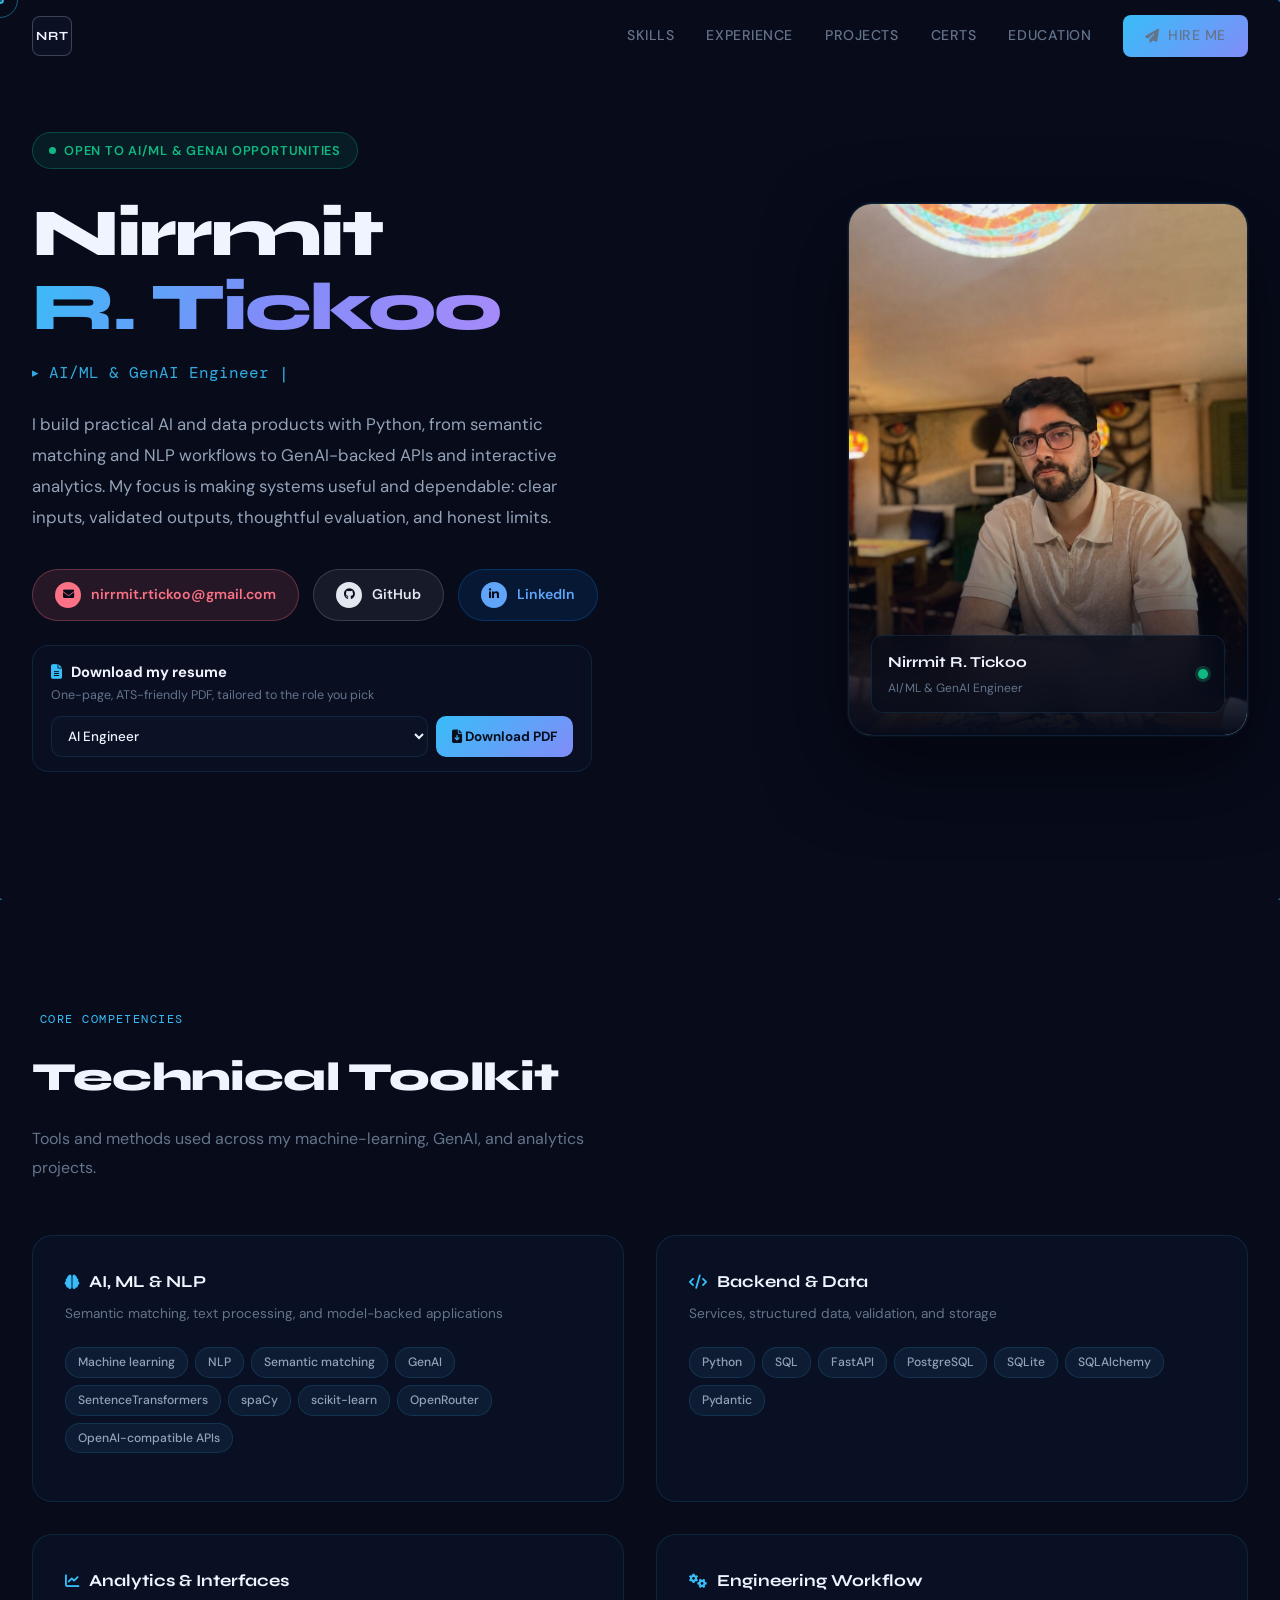
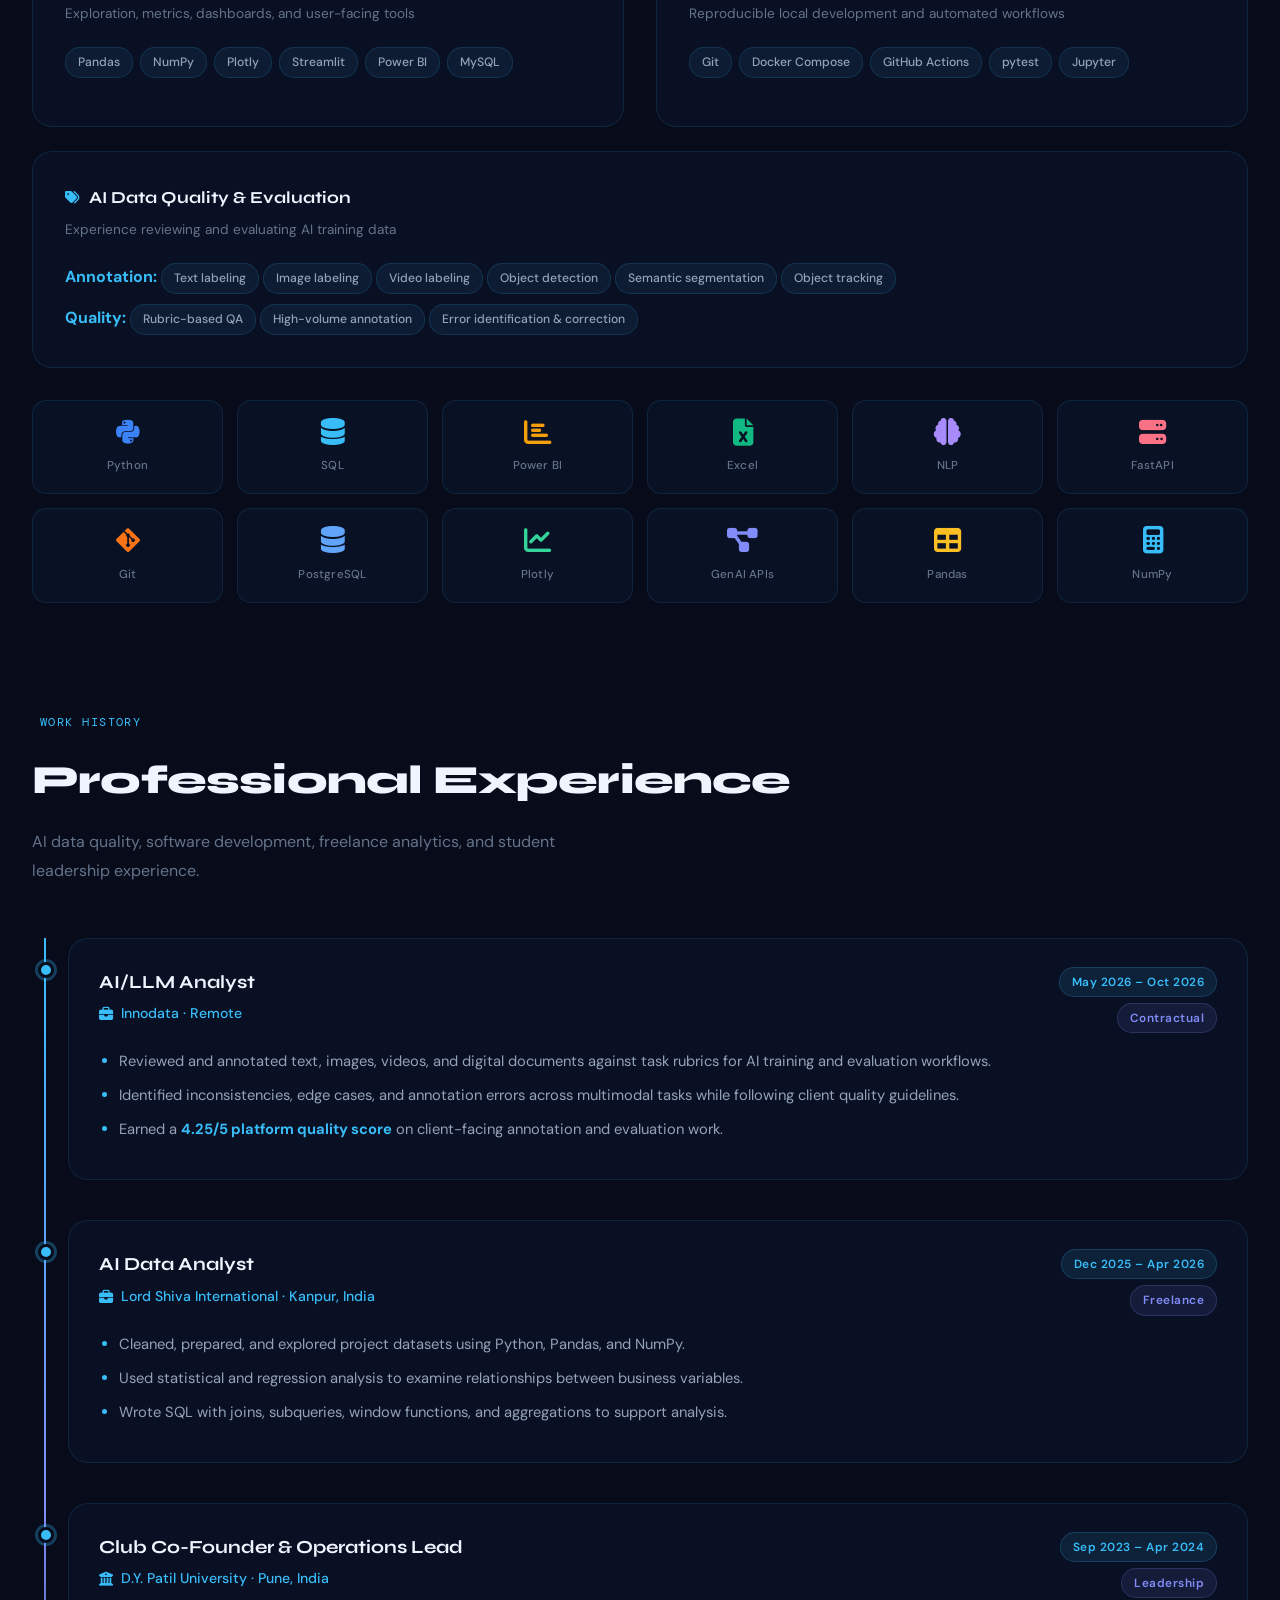
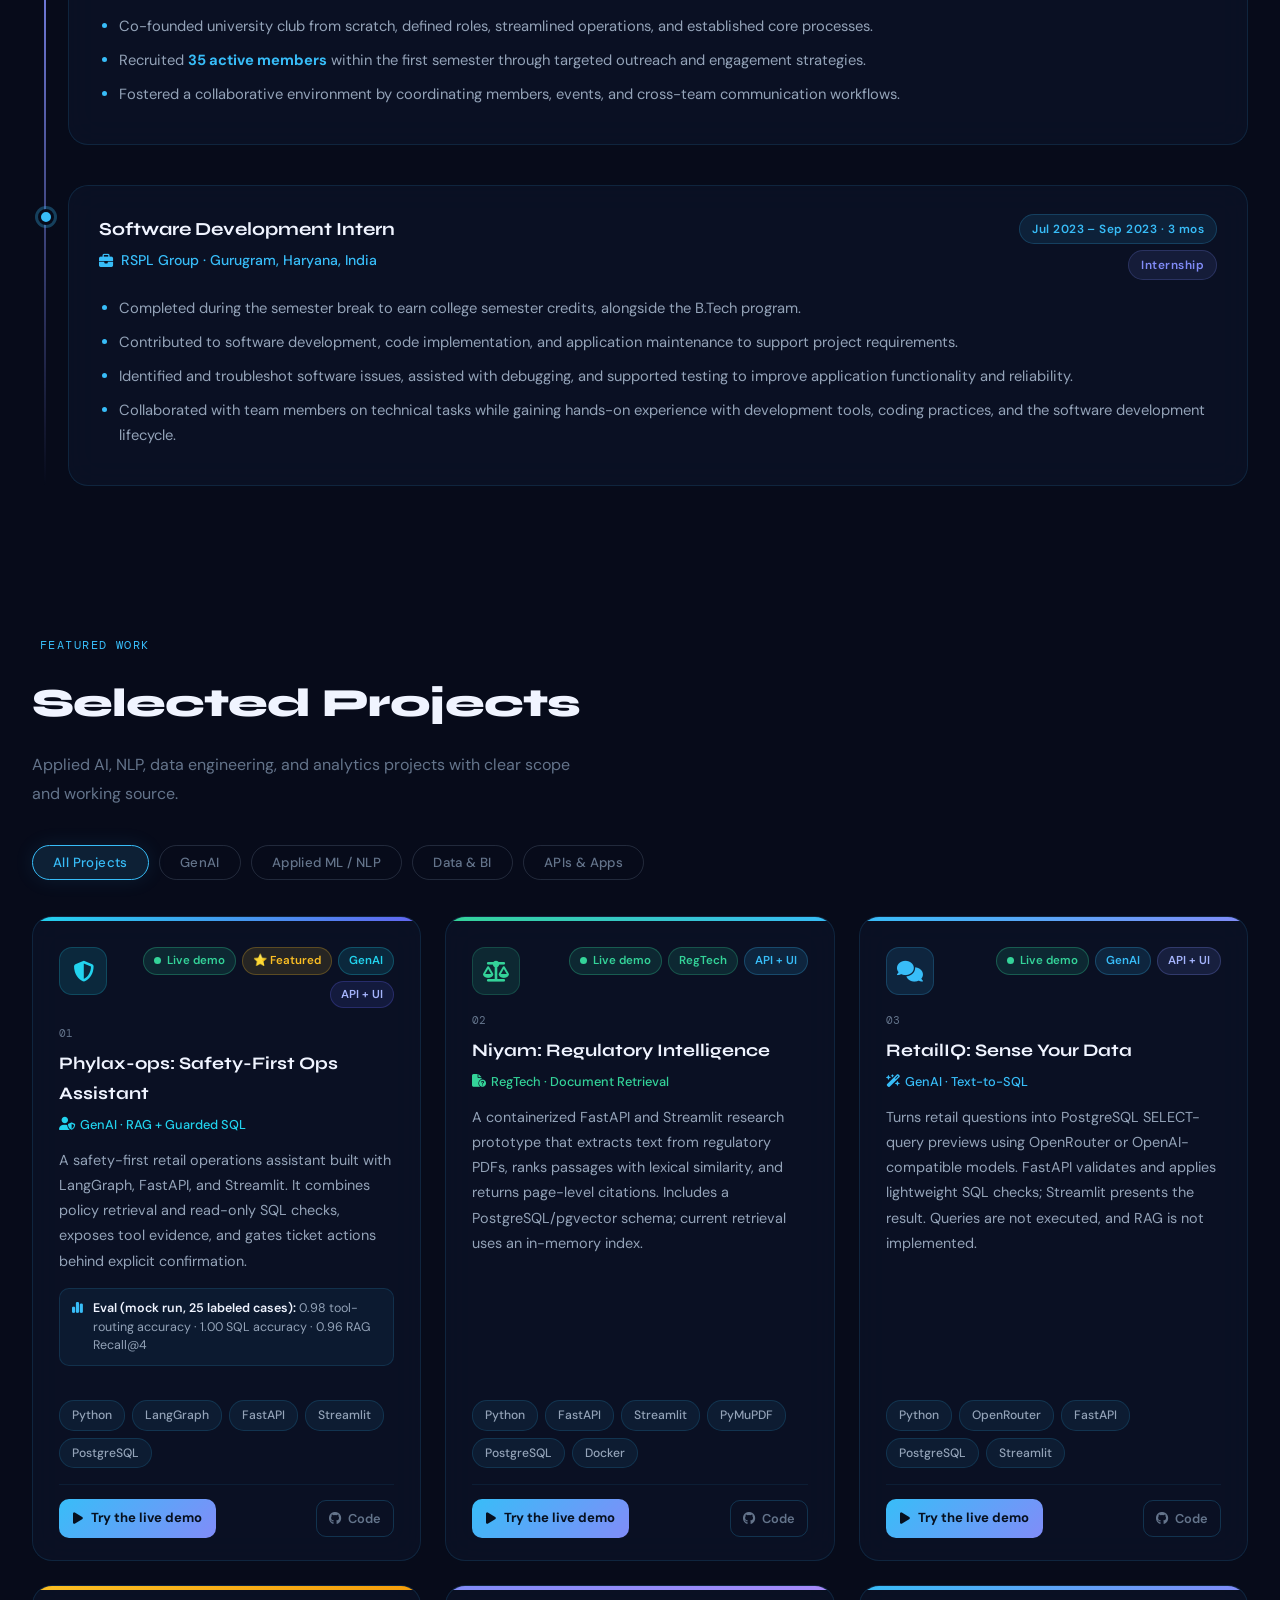
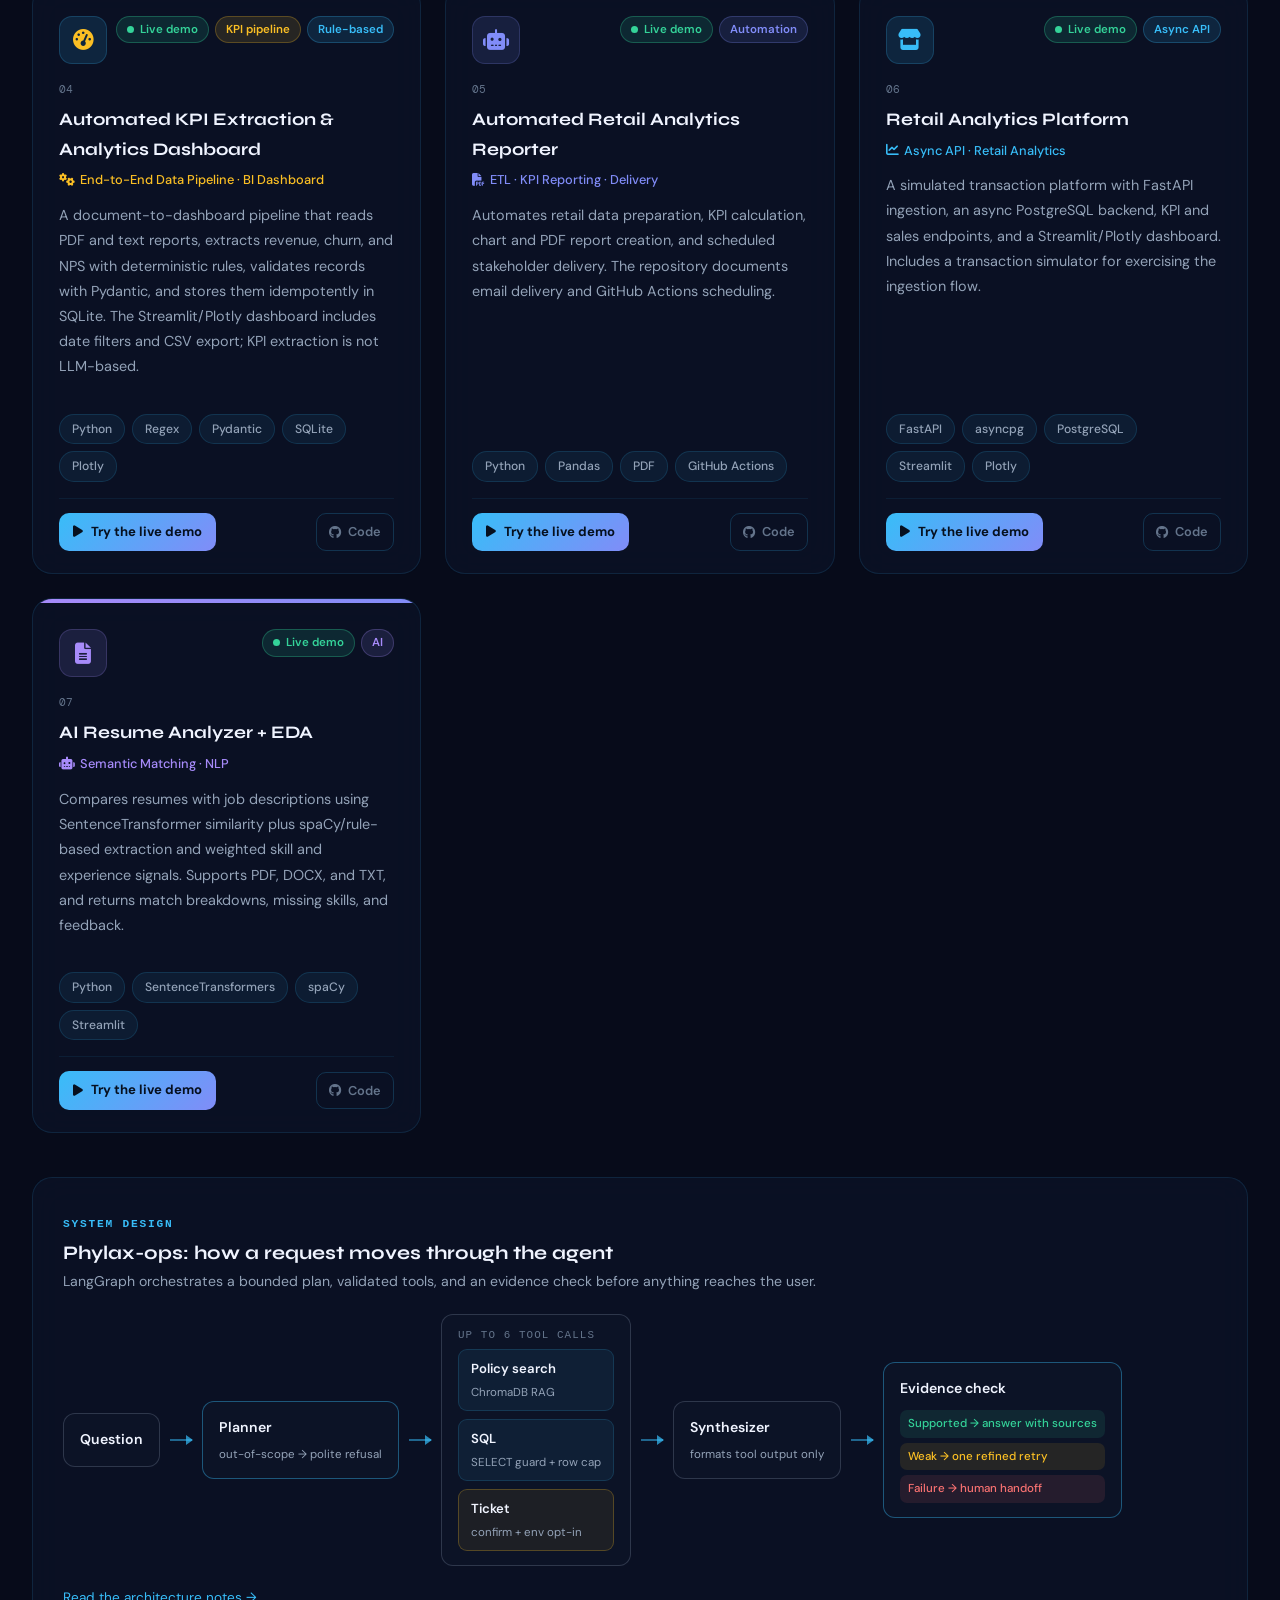
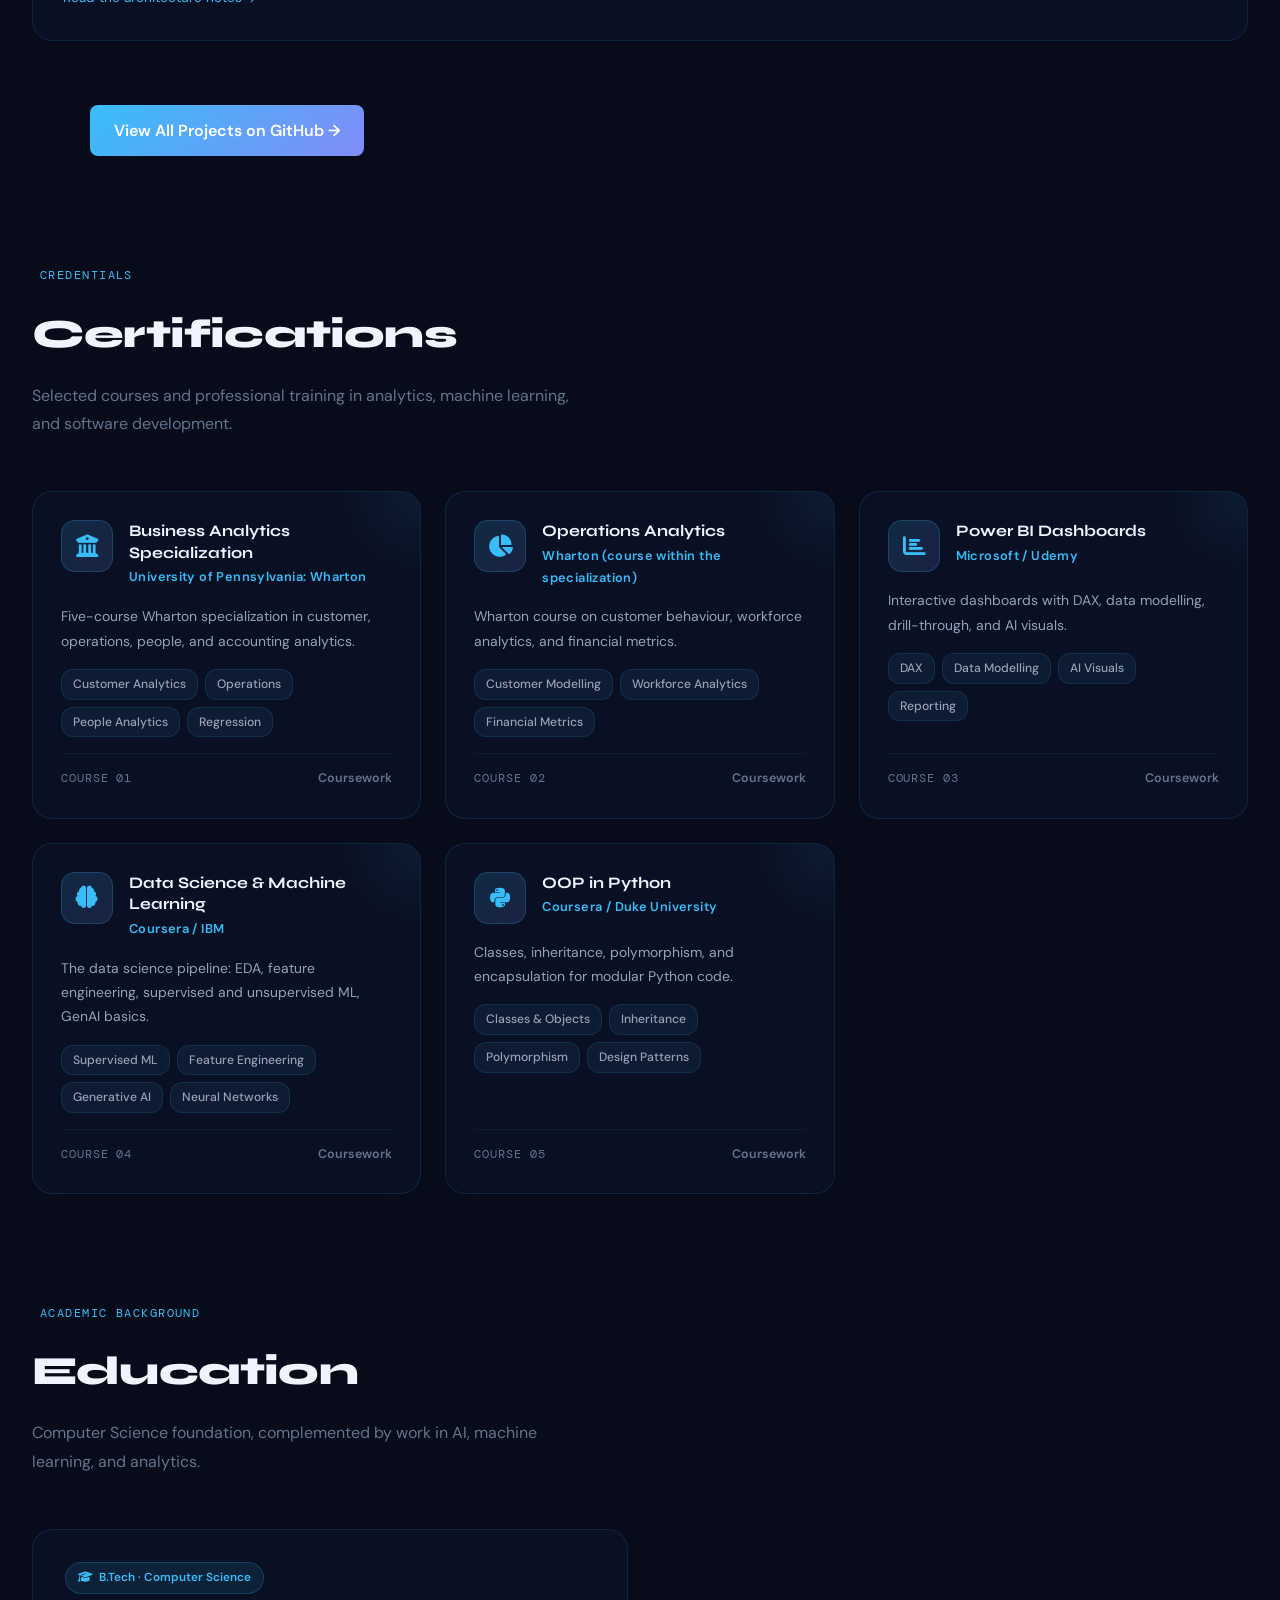
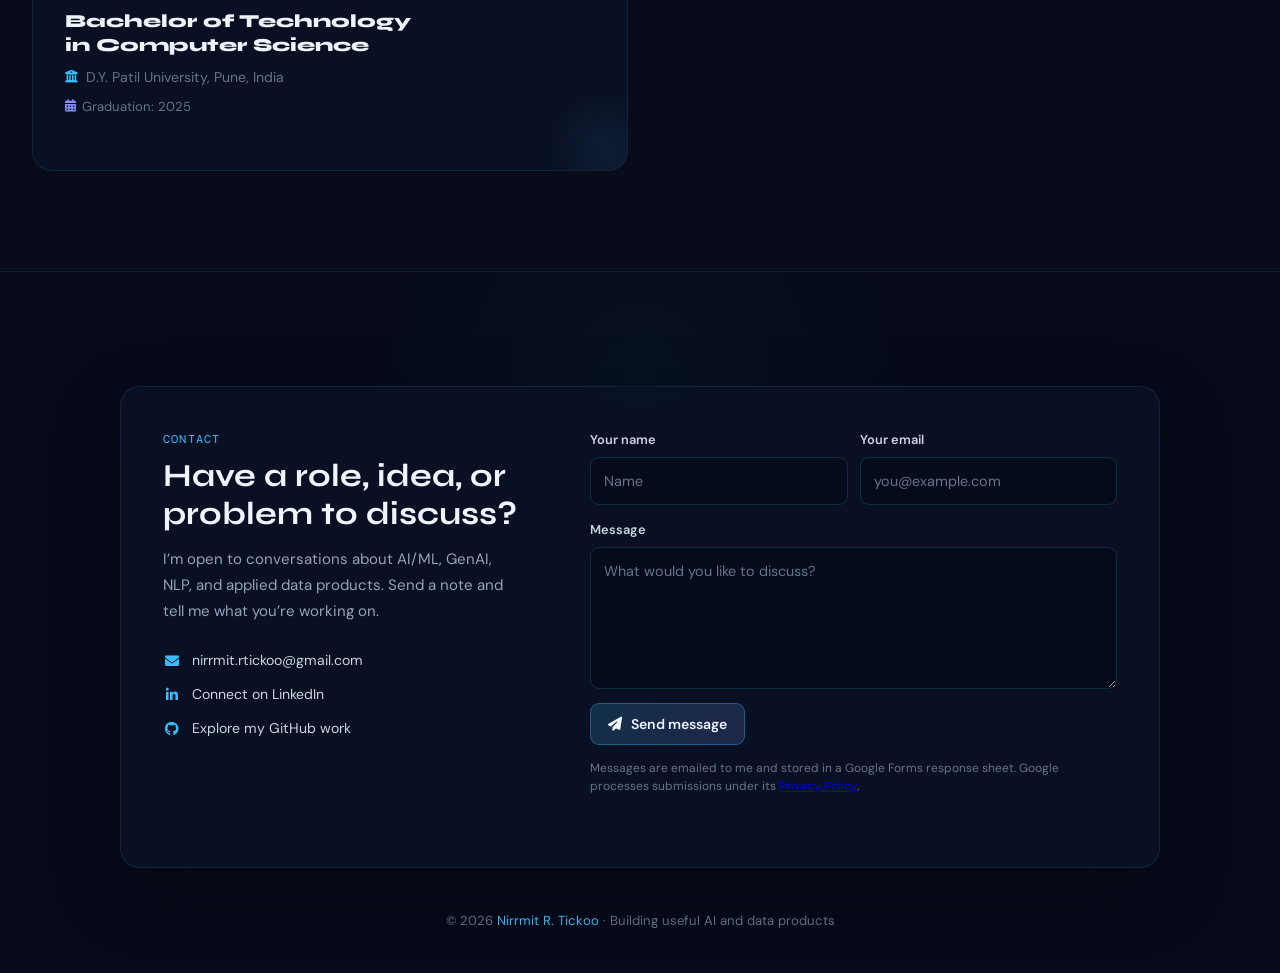
==== commit 6a3799b9: "Add Phylax-ops architecture diagram section Co-authored-by: Copilot <223556219+Copilot@users.noreply" ====
--- a/index.html
+++ b/index.html
@@ -249,6 +249,27 @@
 .proj-result{display:flex;gap:10px;align-items:flex-start;margin-top:14px;padding:10px 12px;border-radius:10px;background:rgba(56,189,248,.06);border:1px solid rgba(56,189,248,.14);font-size:.78rem;line-height:1.5;color:#94a3b8}
 .proj-result i{color:var(--cyan);margin-top:3px}
 .proj-result b{color:var(--text);font-weight:600}
+.arch{grid-column:1/-1;margin-top:20px;padding:30px;border-radius:20px;background:rgba(11,18,38,.85);border:1px solid var(--border);backdrop-filter:blur(16px)}
+.arch-kicker{font:600 .7rem 'DM Mono',monospace;letter-spacing:.16em;text-transform:uppercase;color:var(--cyan)}
+.arch-head h3{font:700 1.2rem 'Syne',sans-serif;margin:6px 0 6px;color:var(--text)}
+.arch-head p{color:#94a3b8;font-size:.88rem;line-height:1.6;margin-bottom:22px}
+.arch-flow{display:flex;align-items:center;gap:10px;flex-wrap:wrap}
+.arch-node{padding:14px 16px;border-radius:12px;border:1px solid rgba(148,163,184,.25);background:rgba(15,23,42,.6);color:var(--text);font-weight:600;font-size:.88rem;display:flex;flex-direction:column;gap:5px}
+.arch-node small,.arch-chip small{font-weight:400;font-size:.72rem;color:#94a3b8}
+.arch-accent{border-color:rgba(56,189,248,.4)}
+.arch-arrow{width:22px;height:2px;background:rgba(56,189,248,.5);position:relative;flex-shrink:0}
+.arch-arrow::after{content:"";position:absolute;right:-1px;top:-4px;border:5px solid transparent;border-left:7px solid rgba(56,189,248,.7);border-right:0}
+.arch-group{gap:8px}
+.arch-group-label{font:500 .68rem 'DM Mono',monospace;letter-spacing:.1em;text-transform:uppercase;color:var(--muted)}
+.arch-chip{padding:8px 12px;border-radius:9px;background:rgba(56,189,248,.07);border:1px solid rgba(56,189,248,.16);font-size:.82rem;display:flex;flex-direction:column;gap:2px}
+.arch-chip.arch-warn{background:rgba(251,191,36,.07);border-color:rgba(251,191,36,.25)}
+.arch-outs{display:flex;flex-direction:column;gap:5px;margin-top:4px}
+.arch-outs span{font-weight:500;font-size:.72rem;padding:4px 8px;border-radius:7px}
+.arch-outs .ok{background:rgba(52,211,153,.1);color:#34d399}
+.arch-outs .mid{background:rgba(251,191,36,.1);color:#fbbf24}
+.arch-outs .bad{background:rgba(248,113,113,.1);color:#f87171}
+.arch-more{display:inline-block;margin-top:20px;color:var(--cyan);font-size:.85rem;text-decoration:none}
+@media(max-width:768px){.arch{padding:22px 18px}.arch-flow{flex-direction:column;align-items:stretch;gap:8px}.arch-arrow{width:2px;height:16px;align-self:center}.arch-arrow::after{right:auto;left:-4px;top:auto;bottom:-1px;border:5px solid transparent;border-top:7px solid rgba(56,189,248,.7);border-bottom:0}}
 .proj-footer{padding:18px 26px 22px;margin-top:16px}
 .proj-tags{display:flex;flex-wrap:wrap;gap:7px;margin-bottom:16px}
 .p-tag{padding:4px 12px;background:rgba(56,189,248,.07);border:1px solid rgba(56,189,248,.15);border-radius:15px;font-size:.76rem;color:#94a3b8;font-weight:500;transition:var(--tr)}
@@ -814,7 +835,24 @@
         </div>
       </a>
 
-         
+     <div class="arch fu">
+      <div class="arch-head"><span class="arch-kicker">System design</span><h3>Phylax-ops: how a request moves through the agent</h3><p>LangGraph orchestrates a bounded plan, validated tools, and an evidence check before anything reaches the user.</p></div>
+      <div class="arch-flow">
+        <div class="arch-node">Question</div><div class="arch-arrow"></div>
+        <div class="arch-node arch-accent">Planner<small>out-of-scope → polite refusal</small></div><div class="arch-arrow"></div>
+        <div class="arch-node arch-group"><span class="arch-group-label">Up to 6 tool calls</span>
+          <div class="arch-chip">Policy search<small>ChromaDB RAG</small></div>
+          <div class="arch-chip">SQL<small>SELECT guard + row cap</small></div>
+          <div class="arch-chip arch-warn">Ticket<small>confirm + env opt-in</small></div>
+        </div><div class="arch-arrow"></div>
+        <div class="arch-node">Synthesizer<small>formats tool output only</small></div><div class="arch-arrow"></div>
+        <div class="arch-node arch-accent">Evidence check
+          <div class="arch-outs"><span class="ok">Supported → answer with sources</span><span class="mid">Weak → one refined retry</span><span class="bad">Failure → human handoff</span></div>
+        </div>
+      </div>
+      <a class="arch-more" href="https://github.com/Nirrmitt/Phylax-ops/blob/main/docs/architecture.md" target="_blank" rel="noopener noreferrer">Read the architecture notes →</a>
+    </div>
+
      <div class="projects-footer">
     <a href="https://github.com/Nirrmitt" target="_blank" rel="noopener noreferrer" class="view-all-btn">
       View All Projects on GitHub →
